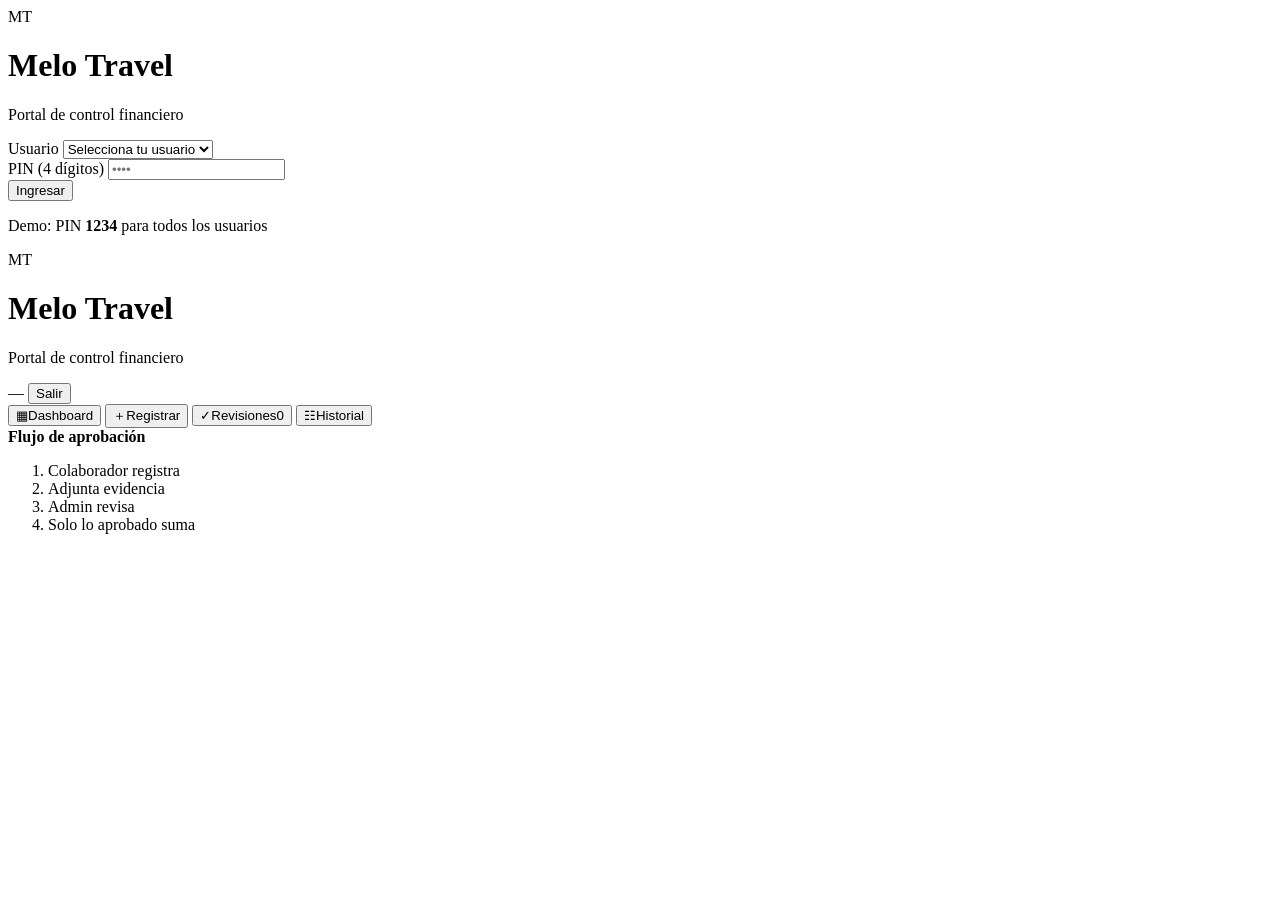
==== index.html @ 9f027572 "Primera version" ====
<!doctype html>
<html lang="es">
<head>
<meta charset="utf-8">
<meta name="viewport" content="width=device-width, initial-scale=1">
<title>Melo Travel | Control de movimientos</title>
<link rel="preconnect" href="https://fonts.googleapis.com">
<link rel="preconnect" href="https://fonts.gstatic.com" crossorigin>
<link href="https://fonts.googleapis.com/css2?family=Inter:wght@400;500;600;700;800;900&display=swap" rel="stylesheet">
<link rel="stylesheet" href="styles.css">
</head>
<body>

<!-- PANTALLA DE LOGIN -->
<div id="loginScreen" class="login-screen">
  <div class="login-card">
    <div class="login-brand">
      <div class="brand-mark-lg">MT</div>
      <h1>Melo Travel</h1>
      <p>Portal de control financiero</p>
    </div>
    <form id="loginForm">
      <div class="field">
        <label for="loginUser">Usuario</label>
        <select id="loginUser" required>
          <option value="">Selecciona tu usuario</option>
          <option value="carlos">Carlos</option>
          <option value="junior">Junior</option>
          <option value="jhonatan">Jhonatan</option>
          <option value="admin">Administración</option>
        </select>
      </div>
      <div class="field">
        <label for="loginPin">PIN (4 dígitos)</label>
        <input id="loginPin" type="password" inputmode="numeric" maxlength="4" placeholder="••••" required>
      </div>
      <button type="submit" class="btn btn-primary btn-block">Ingresar</button>
      <p class="login-hint">Demo: PIN <strong>1234</strong> para todos los usuarios</p>
    </form>
  </div>
</div>

<!-- APP PRINCIPAL -->
<div id="app" class="app hidden">
  <header class="topbar">
    <div class="brand">
      <div class="brand-mark">MT</div>
      <div>
        <h1>Melo Travel</h1>
        <p>Portal de control financiero</p>
      </div>
    </div>
    <div class="top-actions">
      <span class="user-chip" id="userChip">—</span>
      <button class="btn btn-ghost btn-sm" id="logoutBtn">Salir</button>
    </div>
  </header>

  <div class="layout">
    <aside class="sidebar">
      <button class="nav-button active" data-page="dashboard"><span class="ico">▦</span><span>Dashboard</span></button>
      <button class="nav-button" data-page="new"><span class="ico">＋</span><span>Registrar</span></button>
      <button class="nav-button" data-page="review"><span class="ico">✓</span><span>Revisiones</span><span id="pendingNavCount" class="pill pending" style="margin-left:auto">0</span></button>
      <button class="nav-button" data-page="history"><span class="ico">☷</span><span>Historial</span></button>
      <div class="sidebar-note">
        <strong>Flujo de aprobación</strong>
        <ol>
          <li>Colaborador registra</li>
          <li>Adjunta evidencia</li>
          <li>Admin revisa</li>
          <li>Solo lo aprobado suma</li>
        </ol>
      </div>
    </aside>
    <main id="main"></main>
  </div>
</div>

<!-- MODAL Y TOAST -->
<div id="modalRoot"></div>
<div id="toastRoot"></div>

<script src="app.js"></script>
</body>
</html>
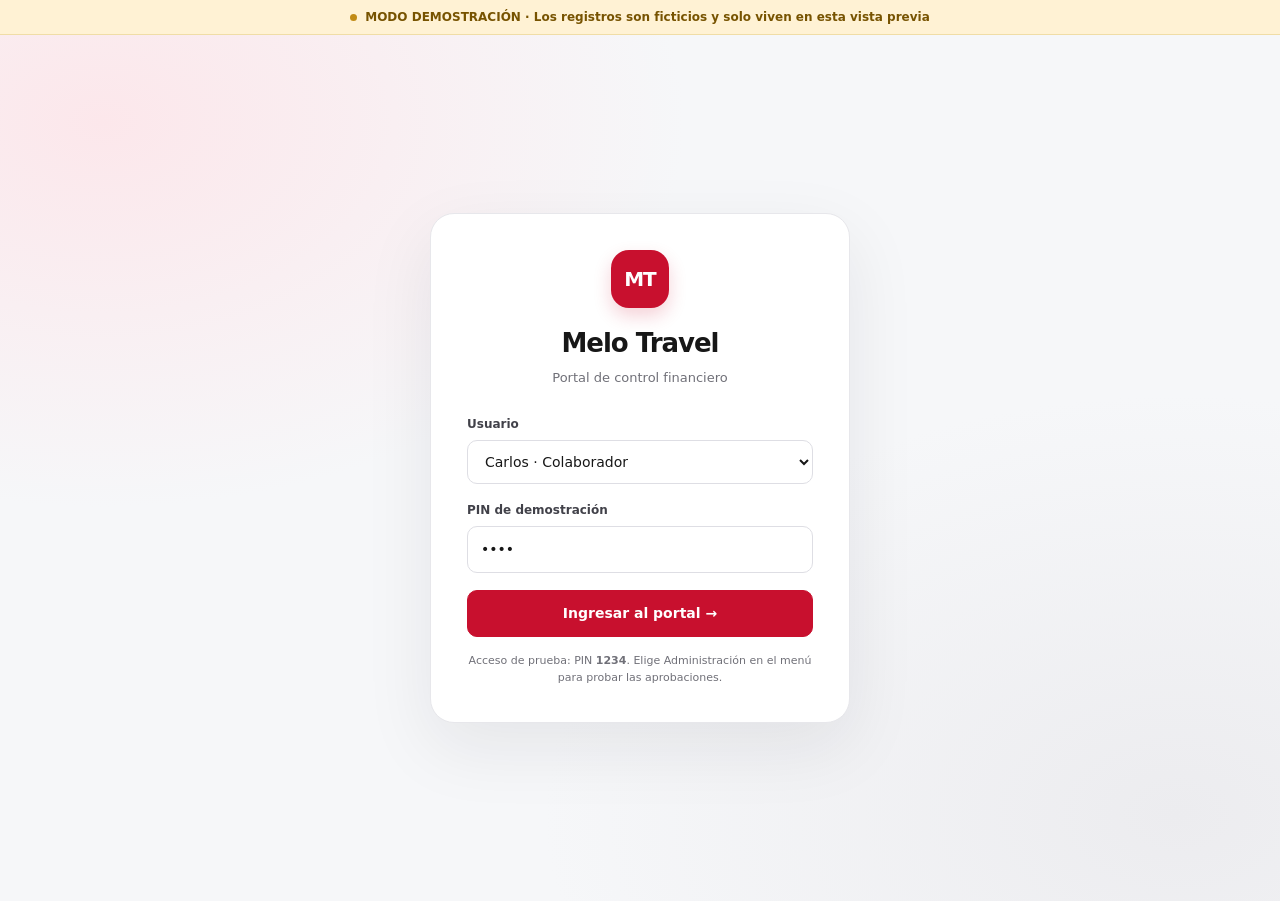
==== commit 6e9ab746: "mejora portal" ====
--- a/index.html
+++ b/index.html
@@ -1,85 +1,24 @@
 <!doctype html>
 <html lang="es">
 <head>
-<meta charset="utf-8">
-<meta name="viewport" content="width=device-width, initial-scale=1">
-<title>Melo Travel | Control de movimientos</title>
-<link rel="preconnect" href="https://fonts.googleapis.com">
-<link rel="preconnect" href="https://fonts.gstatic.com" crossorigin>
-<link href="https://fonts.googleapis.com/css2?family=Inter:wght@400;500;600;700;800;900&display=swap" rel="stylesheet">
-<link rel="stylesheet" href="styles.css">
-</head>
-<body>
-
-<!-- PANTALLA DE LOGIN -->
-<div id="loginScreen" class="login-screen">
-  <div class="login-card">
-    <div class="login-brand">
-      <div class="brand-mark-lg">MT</div>
-      <h1>Melo Travel</h1>
-      <p>Portal de control financiero</p>
-    </div>
-    <form id="loginForm">
-      <div class="field">
-        <label for="loginUser">Usuario</label>
-        <select id="loginUser" required>
-          <option value="">Selecciona tu usuario</option>
-          <option value="carlos">Carlos</option>
-          <option value="junior">Junior</option>
-          <option value="jhonatan">Jhonatan</option>
-          <option value="admin">Administración</option>
-        </select>
-      </div>
-      <div class="field">
-        <label for="loginPin">PIN (4 dígitos)</label>
-        <input id="loginPin" type="password" inputmode="numeric" maxlength="4" placeholder="••••" required>
-      </div>
-      <button type="submit" class="btn btn-primary btn-block">Ingresar</button>
-      <p class="login-hint">Demo: PIN <strong>1234</strong> para todos los usuarios</p>
-    </form>
-  </div>
-</div>
-
-<!-- APP PRINCIPAL -->
-<div id="app" class="app hidden">
-  <header class="topbar">
-    <div class="brand">
-      <div class="brand-mark">MT</div>
-      <div>
-        <h1>Melo Travel</h1>
-        <p>Portal de control financiero</p>
-      </div>
-    </div>
-    <div class="top-actions">
-      <span class="user-chip" id="userChip">—</span>
-      <button class="btn btn-ghost btn-sm" id="logoutBtn">Salir</button>
-    </div>
-  </header>
-
-  <div class="layout">
-    <aside class="sidebar">
-      <button class="nav-button active" data-page="dashboard"><span class="ico">▦</span><span>Dashboard</span></button>
-      <button class="nav-button" data-page="new"><span class="ico">＋</span><span>Registrar</span></button>
-      <button class="nav-button" data-page="review"><span class="ico">✓</span><span>Revisiones</span><span id="pendingNavCount" class="pill pending" style="margin-left:auto">0</span></button>
-      <button class="nav-button" data-page="history"><span class="ico">☷</span><span>Historial</span></button>
-      <div class="sidebar-note">
-        <strong>Flujo de aprobación</strong>
-        <ol>
-          <li>Colaborador registra</li>
-          <li>Adjunta evidencia</li>
-          <li>Admin revisa</li>
-          <li>Solo lo aprobado suma</li>
-        </ol>
-      </div>
-    </aside>
-    <main id="main"></main>
-  </div>
-</div>
-
-<!-- MODAL Y TOAST -->
-<div id="modalRoot"></div>
-<div id="toastRoot"></div>
-
-<script src="app.js"></script>
-</body>
-</html>+<meta charset="utf-8"><meta name="viewport" content="width=device-width,initial-scale=1">
+<title>Melo Travel | Panel financiero</title>
+<style>
+:root{--red:#c8102e;--red-dark:#a10d25;--ink:#171717;--muted:#707078;--line:#e7e7eb;--bg:#f6f7f9;--white:#fff;--green:#18794e;--green-bg:#e8f6ee;--amber:#956300;--amber-bg:#fff4d6;--danger:#a61b29;--danger-bg:#fdebed;--radius:16px;--shadow:0 8px 28px rgba(20,20,30,.045)}*{box-sizing:border-box}body{margin:0;background:var(--bg);color:var(--ink);font:14px/1.5 Inter,ui-sans-serif,system-ui,-apple-system,BlinkMacSystemFont,"Segoe UI",sans-serif}button,input,select,textarea{font:inherit}button{cursor:pointer}.hidden{display:none!important}.demo-banner{display:flex;align-items:center;justify-content:center;gap:8px;background:#fff2d4;color:#775300;padding:8px 14px;font-size:12px;font-weight:700;border-bottom:1px solid #f0dda6}.dot{width:7px;height:7px;border-radius:50%;background:#c18b15;display:inline-block}.login-screen{min-height:calc(100vh - 34px);display:grid;place-items:center;padding:28px;background:radial-gradient(ellipse at 8% 10%,#fce7eb 0,transparent 35%),radial-gradient(ellipse at 92% 90%,#ececef 0,transparent 38%),var(--bg)}.login-card{width:min(100%,420px);padding:36px;background:#fff;border:1px solid var(--line);border-radius:24px;box-shadow:0 24px 70px #1b1b2414}.logo{width:46px;height:46px;background:var(--red);color:white;border-radius:14px;display:grid;place-items:center;font-weight:900;letter-spacing:-1px;font-size:17px;box-shadow:0 8px 18px #c8102e30}.logo.large{width:58px;height:58px;border-radius:18px;font-size:20px;margin:0 auto 16px}.login-brand{text-align:center;margin-bottom:28px}.login-brand h1{font-size:26px;letter-spacing:-1px;margin:0}.login-brand p{margin:5px 0 0;color:var(--muted);font-size:13px}.field{display:flex;flex-direction:column;gap:7px;margin-bottom:17px}.field label{font-size:12px;font-weight:750;color:#414149}.field input,.field select,.field textarea,.filter-input{width:100%;padding:12px 13px;border:1px solid #dedee4;border-radius:10px;background:white;outline:none;color:var(--ink)}.field input:focus,.field select:focus,.field textarea:focus,.filter-input:focus{border-color:var(--red);box-shadow:0 0 0 3px #c8102e14}.btn{display:inline-flex;align-items:center;justify-content:center;gap:8px;padding:10px 14px;border:1px solid var(--line);border-radius:10px;background:#fff;color:var(--ink);font-weight:750;transition:.15s}.btn:hover{transform:translateY(-1px);box-shadow:0 4px 12px #1111110c}.btn-primary{background:var(--red);border-color:var(--red);color:white}.btn-primary:hover{background:var(--red-dark)}.btn-block{width:100%;padding:12px}.btn-sm{padding:7px 10px;font-size:12px}.btn-ghost{background:transparent;color:white;border-color:#ffffff30}.btn-approve{background:var(--green-bg);color:var(--green);border-color:#bde4cd}.btn-reject{background:var(--danger-bg);color:var(--danger);border-color:#f2c5cb}.login-hint{font-size:11px;color:var(--muted);text-align:center;margin:16px 0 0}.app{min-height:calc(100vh - 34px)}.topbar{height:76px;background:#171717;color:white;display:flex;align-items:center;justify-content:space-between;padding:0 clamp(18px,4vw,44px);gap:16px}.brand{display:flex;align-items:center;gap:12px}.brand h1{font-size:18px;letter-spacing:-.4px;margin:0}.brand p{font-size:10px;color:#b7b7bc;letter-spacing:.13em;text-transform:uppercase;margin:2px 0 0}.top-actions{display:flex;align-items:center;gap:12px}.user-chip{font-size:12px;color:#f5f5f5;background:#ffffff14;border:1px solid #ffffff1c;border-radius:999px;padding:7px 11px}.layout{display:grid;grid-template-columns:240px minmax(0,1fr);max-width:1600px;margin:auto;min-height:calc(100vh - 110px)}.sidebar{padding:22px 14px;background:white;border-right:1px solid var(--line);display:flex;flex-direction:column;gap:5px}.nav-label{padding:5px 12px 10px;color:#a0a0a8;font-size:10px;font-weight:800;letter-spacing:.13em;text-transform:uppercase}.nav-button{display:flex;align-items:center;gap:11px;width:100%;padding:12px;border-radius:10px;text-align:left;color:#575760;font-weight:650;background:transparent;border:0}.nav-button .ico{width:21px;text-align:center;font-size:17px}.nav-button:hover{background:#f7f7f9}.nav-button.active{background:#fff0f2;color:var(--red);font-weight:800}.nav-count{margin-left:auto;font-size:11px;border-radius:999px;background:#fbe0e4;color:var(--red);padding:2px 7px}.sidebar-note{margin-top:auto;border:1px solid var(--line);border-radius:13px;padding:14px;background:#fafafa;color:var(--muted);font-size:11px}.sidebar-note strong{display:block;color:#222;margin-bottom:5px}.sidebar-note ol{margin:0;padding-left:17px;line-height:1.9}main{padding:clamp(20px,3vw,38px);min-width:0}.page-head{display:flex;align-items:flex-start;justify-content:space-between;gap:18px;margin-bottom:22px}.eyebrow{font-size:10px;font-weight:850;letter-spacing:.14em;text-transform:uppercase;color:var(--red)}h2{font-size:28px;letter-spacing:-.9px;line-height:1.15;margin:5px 0 6px}.page-head p{margin:0;color:var(--muted);font-size:13px}.cards{display:grid;grid-template-columns:repeat(4,minmax(0,1fr));gap:14px;margin-bottom:18px}.metric,.panel{background:white;border:1px solid var(--line);border-radius:var(--radius);box-shadow:var(--shadow);min-width:0}.metric{padding:18px}.metric-top{display:flex;justify-content:space-between;align-items:center;gap:8px;color:var(--muted);font-weight:700;font-size:12px}.metric-icon{width:34px;height:34px;display:grid;place-items:center;background:#f6f6f7;border-radius:10px;color:var(--red);font-size:17px}.metric-value{font-size:clamp(19px,2vw,27px);font-weight:850;letter-spacing:-.8px;margin:15px 0 4px;overflow-wrap:anywhere}.metric-foot{font-size:11px;color:var(--muted)}.panel{padding:20px;margin-bottom:18px}.panel-head{display:flex;justify-content:space-between;align-items:center;gap:12px;margin-bottom:17px;flex-wrap:wrap}.panel-head h3{font-size:15px;margin:0;letter-spacing:-.25px}.panel-head p{font-size:12px;color:var(--muted);margin:3px 0 0}.notice{display:flex;align-items:center;gap:11px;padding:13px 15px;background:var(--amber-bg);border:1px solid #f1dfa8;border-radius:12px;color:var(--amber);font-size:12px;margin-bottom:18px}.notice strong{display:block;color:#765100}.notice .btn{margin-left:auto;white-space:nowrap}.grid-two{display:grid;grid-template-columns:minmax(0,1.2fr) minmax(280px,.8fr);gap:18px;margin-bottom:18px}.bar-row{display:grid;grid-template-columns:100px minmax(20px,1fr) 100px;align-items:center;gap:10px;margin:15px 0;font-size:12px}.bar-label{color:var(--muted);font-weight:700}.bar-track{height:8px;border-radius:99px;background:#f0f0f2;overflow:hidden}.bar-fill{height:100%;border-radius:99px}.income{background:#188653}.expense{background:var(--red)}.bar-value{text-align:right;font-weight:800;font-variant-numeric:tabular-nums}.status-row{display:flex;align-items:center;justify-content:space-between;padding:15px 0;border-bottom:1px solid var(--line)}.status-row:last-child{border:0}.status-label{display:flex;align-items:center;gap:9px;font-weight:700;font-size:13px}.status-dot{width:8px;height:8px;border-radius:50%}.status-row strong{font-size:21px}.table-wrap{overflow:auto}table{width:100%;border-collapse:collapse;min-width:660px;font-size:12px}th{text-align:left;padding:10px 12px;color:#85858e;font-size:10px;text-transform:uppercase;letter-spacing:.08em;border-bottom:1px solid var(--line);white-space:nowrap}td{padding:13px 12px;border-bottom:1px solid #efeff2;vertical-align:middle}tbody tr{cursor:pointer}tbody tr:hover{background:#fafafd}tbody tr:last-child td{border-bottom:0}.money{font-weight:800;white-space:nowrap;font-variant-numeric:tabular-nums}.subtext{font-size:10px;color:var(--muted);margin-top:3px}.pill{display:inline-flex;align-items:center;gap:6px;padding:5px 9px;border-radius:999px;font-size:10px;font-weight:800;white-space:nowrap}.pill:before{content:'';width:6px;height:6px;border-radius:50%;background:currentColor}.pill.approved{background:var(--green-bg);color:var(--green)}.pill.pending{background:var(--amber-bg);color:var(--amber)}.pill.rejected{background:var(--danger-bg);color:var(--danger)}.form-grid{display:grid;grid-template-columns:repeat(2,minmax(0,1fr));gap:0 16px}.field.full{grid-column:1/-1}.field textarea{min-height:88px;resize:vertical}.upload-box{padding:17px;border:1px dashed #c9c9d0;border-radius:12px;background:#fafafa}.preview-list,.evidence-grid{display:flex;gap:9px;flex-wrap:wrap;margin-top:10px}.preview-list img,.evidence-grid img{width:86px;height:70px;object-fit:cover;border-radius:8px;border:1px solid var(--line)}.form-actions{display:flex;justify-content:flex-end;gap:9px;padding-top:18px;border-top:1px solid var(--line);margin-top:6px}.review-layout{display:grid;grid-template-columns:minmax(0,1fr) minmax(300px,.9fr);gap:18px}.review-card{display:block;width:100%;text-align:left;border:1px solid var(--line);background:white;border-radius:13px;padding:15px;margin-bottom:10px}.review-card.selected,.review-card:hover{border-color:#e2a0ac;box-shadow:0 0 0 3px #c8102e0b}.review-title{display:flex;justify-content:space-between;gap:12px}.review-title h4{margin:0 0 3px;font-size:13px}.review-title p{margin:0;color:var(--muted);font-size:11px}.review-amount{font-weight:850;font-size:15px;white-space:nowrap}.review-meta{display:flex;flex-wrap:wrap;gap:6px;margin:12px 0}.meta-chip{font-size:10px;font-weight:700;color:#65656f;background:#f4f4f6;border-radius:7px;padding:5px 8px}.detail-block{margin-top:17px}.detail-block h4{font-size:10px;letter-spacing:.1em;color:var(--muted);text-transform:uppercase;margin:0 0 7px}.detail-block p{font-size:12px;line-height:1.8;margin:0}.approval-actions{display:flex;gap:8px;margin-top:18px}.filter-row{display:flex;flex-wrap:wrap;gap:9px;margin-bottom:16px}.filter-row .filter-input{flex:1;min-width:180px;width:auto}.empty{text-align:center;padding:36px 14px;color:var(--muted)}.empty strong{display:block;color:#282830}.modal-backdrop{position:fixed;inset:0;z-index:50;background:#10101480;display:grid;place-items:center;padding:18px}.modal{width:min(100%,650px);max-height:90vh;overflow:auto;background:white;border-radius:18px;box-shadow:0 24px 90px #0003}.modal-head,.modal-foot{padding:17px 21px;border-bottom:1px solid var(--line);display:flex;justify-content:space-between;align-items:center;gap:10px}.modal-head h3{margin:0}.modal-body{padding:21px}.modal-foot{border-top:1px solid var(--line);border-bottom:0;justify-content:flex-end;background:#fafafa}.modal-close{border:0;background:transparent;font-size:22px}.toast{position:fixed;z-index:100;bottom:22px;right:22px;padding:13px 17px;background:#171717;color:white;border-radius:11px;box-shadow:0 12px 30px #0002;border-left:4px solid var(--red);font-size:12px}.toast.success{border-color:#20a366}.toast.error{border-color:#ef4444}.footnote{font-size:10px;color:var(--muted);margin-top:14px}@media(max-width:1100px){.cards{grid-template-columns:repeat(2,minmax(0,1fr))}.grid-two,.review-layout{grid-template-columns:1fr}}@media(max-width:720px){.topbar{height:auto;min-height:74px;padding:14px 17px;flex-wrap:wrap}.top-actions{margin-left:auto}.layout{grid-template-columns:1fr}.sidebar{flex-direction:row;overflow:auto;padding:8px;gap:4px;border-right:0;border-bottom:1px solid var(--line)}.nav-label,.sidebar-note{display:none}.nav-button{width:auto;white-space:nowrap;padding:9px 11px;font-size:12px}.nav-button .ico{display:none}main{padding:20px 13px 30px}.page-head{flex-direction:column}h2{font-size:25px}.cards{gap:9px}.metric{padding:13px}.metric-value{font-size:19px}.metric-top{font-size:11px}.metric-foot{font-size:10px}.panel{padding:15px}.form-grid{grid-template-columns:1fr}.field.full{grid-column:auto}.bar-row{grid-template-columns:75px minmax(20px,1fr) 85px;gap:7px}.notice{align-items:flex-start;flex-wrap:wrap}.notice .btn{margin-left:0}.user-chip{font-size:10px}.login-card{padding:28px 22px}}
+</style>
+</head><body>
+<div class="demo-banner"><span class="dot"></span> MODO DEMOSTRACIÓN · Los registros son ficticios y solo viven en esta vista previa</div>
+<section id="loginScreen" class="login-screen"><div class="login-card"><div class="login-brand"><div class="logo large">MT</div><h1>Melo Travel</h1><p>Portal de control financiero</p></div><form id="loginForm"><div class="field"><label for="loginUser">Usuario</label><select id="loginUser" required><option value="carlos" selected>Carlos · Colaborador</option><option value="junior">Junior · Colaborador</option><option value="jhonatan">Jhonatan · Colaborador</option><option value="admin">Administración · Aprobador</option></select></div><div class="field"><label for="loginPin">PIN de demostración</label><input id="loginPin" type="password" inputmode="numeric" maxlength="4" placeholder="1234" value="1234" required></div><button class="btn btn-primary btn-block" type="submit">Ingresar al portal →</button><p class="login-hint">Acceso de prueba: PIN <b>1234</b>. Elige Administración en el menú para probar las aprobaciones.</p></form></div></section>
+<div id="app" class="app hidden"><header class="topbar"><div class="brand"><div class="logo">MT</div><div><h1>Melo Travel</h1><p>Control financiero de operaciones</p></div></div><div class="top-actions"><span class="user-chip" id="userChip">—</span><button class="btn btn-ghost btn-sm" id="logoutBtn">Salir ↗</button></div></header><div class="layout"><aside class="sidebar"><div class="nav-label">Espacio de trabajo</div><button class="nav-button active" data-page="dashboard"><span class="ico">▦</span>Resumen general</button><button class="nav-button" data-page="new"><span class="ico">＋</span>Registrar movimiento</button><button class="nav-button" data-page="review"><span class="ico">✓</span>Revisiones <span id="pendingNavCount" class="nav-count">0</span></button><button class="nav-button" data-page="history"><span class="ico">☷</span>Historial</button><div class="sidebar-note"><strong>Flujo de aprobación</strong><ol><li>Colaborador registra</li><li>Adjunta evidencia</li><li>Administración revisa</li><li>Solo lo aprobado suma</li></ol></div></aside><main id="main"></main></div></div><div id="modalRoot"></div><div id="toastRoot"></div>
+<script>
+(()=>{'use strict';const $=(s,r=document)=>r.querySelector(s),$$=(s,r=document)=>[...r.querySelectorAll(s)];const money=n=>new Intl.NumberFormat('es-PE',{style:'currency',currency:'PEN'}).format(Number(n)||0);const dateFmt=s=>{if(!s)return'—';return new Date(s+'T12:00:00').toLocaleDateString('es-PE',{day:'2-digit',month:'short',year:'numeric'})};const today=()=>new Date().toISOString().slice(0,10);const esc=s=>String(s??'').replace(/[&<>"']/g,c=>({'&':'&amp;','<':'&lt;','>':'&gt;','"':'&quot;',"'":'&#39;'}[c]));const CATEGORIES={expense:['Combustible','Mantenimiento','Repuestos','Neumáticos','Peajes','Lavado','Seguro / SOAT','Revisión técnica','Compras','Personal','Otro'],income:['Servicio de transporte','Fletes / carga','Alquiler de unidad','Otro']};const VEHICLES=['Vanche','Camión JAC','Sunray','General / oficina'];const USERS=[{id:'carlos',name:'Carlos',role:'employee'},{id:'junior',name:'Junior',role:'employee'},{id:'jhonatan',name:'Jhonatan',role:'employee'},{id:'admin',name:'Administración',role:'approver'}];const DEMO_PIN='1234';let currentUser=null,page='dashboard',selectedReview=null,historyFilter='Todos',searchText='',draftEvidence=[],toastTimer;let records=[{id:1001,date:'2026-10-17',type:'Egreso',category:'Combustible',vehicle:'Camión JAC',amount:183.1,description:'Abastecimiento para servicio a Lima',vendor:'Grifo Lima Norte',payment:'Efectivo',submitter:'Carlos',status:'approved',notes:'Combustible para recorrido programado.',evidence:[]},{id:1002,date:'2026-10-18',type:'Ingreso',category:'Servicio de transporte',vehicle:'Vanche',amount:800,description:'Servicio de transporte a Chala',vendor:'Cliente de servicio',payment:'Transferencia',submitter:'Junior',status:'approved',notes:'Servicio completado.',evidence:[]},{id:1003,date:'2026-10-19',type:'Egreso',category:'Repuestos',vehicle:'Vanche',amount:250,description:'Compra de repuestos menores',vendor:'Repuestos Central',payment:'Yape / Plin',submitter:'Carlos',status:'pending',notes:'Repuestos para revisión del sistema de frenos.',evidence:[]},{id:1004,date:'2026-10-19',type:'Egreso',category:'Mantenimiento',vehicle:'Camión JAC',amount:320,description:'Cambio de aceite y filtro',vendor:'Taller JAC',payment:'Efectivo',submitter:'Jhonatan',status:'pending',notes:'Mantenimiento periódico. Confirmar kilometraje.',evidence:[]},{id:1005,date:'2026-10-16',type:'Egreso',category:'Peajes',vehicle:'Sunray',amount:45,description:'Peajes de recorrido',vendor:'Peajes ruta sur',payment:'Efectivo',submitter:'Junior',status:'rejected',notes:'Falta evidencia legible del pago.',evidence:[],rejectionReason:'La foto adjunta está borrosa, no se lee el monto.'}];function toast(msg,type=''){const root=$('#toastRoot');root.innerHTML='';const e=document.createElement('div');e.className='toast '+type;e.textContent=msg;root.append(e);clearTimeout(toastTimer);toastTimer=setTimeout(()=>e.remove(),3200)}function pill(s){const m={approved:['approved','Aprobado'],pending:['pending','Pendiente'],rejected:['rejected','Rechazado']};const [c,l]=m[s]||m.pending;return `<span class="pill ${c}">${l}</span>`}function head(k,t,d,a=''){return `<div class="page-head"><div><div class="eyebrow">${k}</div><h2>${t}</h2><p>${d}</p></div>${a}</div>`}function setPage(p){page=p;$$('.nav-button').forEach(b=>b.classList.toggle('active',b.dataset.page===page));render()}function render(){if(!currentUser){$('#loginScreen').classList.remove('hidden');$('#app').classList.add('hidden');return}$('#loginScreen').classList.add('hidden');$('#app').classList.remove('hidden');$('#userChip').textContent=currentUser.name+' · '+(currentUser.role==='approver'?'Administración':'Colaborador');$('#pendingNavCount').textContent=records.filter(r=>r.status==='pending').length;const main=$('#main');main.innerHTML=page==='dashboard'?dashboard():page==='new'?newForm():page==='review'?review():history();bindPage()}
+function dashboard(){const approved=records.filter(r=>r.status==='approved'),income=approved.filter(r=>r.type==='Ingreso').reduce((a,r)=>a+r.amount,0),expense=approved.filter(r=>r.type==='Egreso').reduce((a,r)=>a+r.amount,0),pending=records.filter(r=>r.status==='pending').length,fleet=VEHICLES.map(name=>({name,income:approved.filter(r=>r.vehicle===name&&r.type==='Ingreso').reduce((a,r)=>a+r.amount,0),expense:approved.filter(r=>r.vehicle===name&&r.type==='Egreso').reduce((a,r)=>a+r.amount,0)})).filter(v=>v.income||v.expense),max=Math.max(1,...fleet.map(v=>Math.max(v.income,v.expense))),recent=[...approved].sort((a,b)=>b.date.localeCompare(a.date)).slice(0,5);return `${head('Vista general','Dashboard financiero','Indicadores calculados únicamente con movimientos aprobados.',`<button class="btn btn-primary" data-go="new">＋ Registrar movimiento</button>`)}<div class="notice"><span>ⓘ</span><div><strong>Vista de demostración</strong>Los datos mostrados son ficticios. Hay ${pending} movimiento(s) pendiente(s) de revisión.</div><button class="btn btn-sm" data-go="review">Ver pendientes →</button></div><section class="cards"><div class="metric"><div class="metric-top">Ingresos aprobados <span class="metric-icon">↙</span></div><div class="metric-value">${money(income)}</div><div class="metric-foot">Entradas confirmadas</div></div><div class="metric"><div class="metric-top">Gastos aprobados <span class="metric-icon">↗</span></div><div class="metric-value">${money(expense)}</div><div class="metric-foot">Salidas confirmadas</div></div><div class="metric"><div class="metric-top">Resultado neto <span class="metric-icon">◈</span></div><div class="metric-value" style="color:${income-expense<0?'var(--danger)':'var(--green)'}">${money(income-expense)}</div><div class="metric-foot">Ingresos menos gastos</div></div><div class="metric"><div class="metric-top">Por revisar <span class="metric-icon">◷</span></div><div class="metric-value">${pending}</div><div class="metric-foot">Esperando aprobación</div></div></section><section class="grid-two"><div class="panel"><div class="panel-head"><div><h3>Resultado por vehículo</h3><p>Ingresos y egresos aprobados</p></div></div>${fleet.length?fleet.map(v=>`<div style="margin:16px 0 20px"><div style="display:flex;justify-content:space-between;gap:8px;font-weight:800;font-size:12px"><span>${v.name}</span><span>${money(v.income-v.expense)}</span></div><div class="bar-row"><span class="bar-label">Ingresos</span><div class="bar-track"><div class="bar-fill income" style="width:${v.income/max*100}%"></div></div><span class="bar-value">${money(v.income)}</span></div><div class="bar-row"><span class="bar-label">Gastos</span><div class="bar-track"><div class="bar-fill expense" style="width:${v.expense/max*100}%"></div></div><span class="bar-value">${money(v.expense)}</span></div></div>`).join(''):'<div class="empty">Aún no hay movimientos aprobados por vehículo.</div>'}</div><div class="panel"><div class="panel-head"><div><h3>Estado de movimientos</h3><p>Situación de todos los registros</p></div></div>${[['Aprobados',records.filter(r=>r.status==='approved').length,'var(--green)'],['Pendientes',pending,'#c18b15'],['Rechazados',records.filter(r=>r.status==='rejected').length,'var(--red)']].map(([l,n,c])=>`<div class="status-row"><span class="status-label"><span class="status-dot" style="background:${c}"></span>${l}</span><strong>${n}</strong></div>`).join('')}</div></section><section class="panel"><div class="panel-head"><div><h3>Movimientos recientes</h3><p>Últimas operaciones aprobadas</p></div><button class="btn btn-sm" data-go="history">Ver historial →</button></div>${recent.length?tableRows(recent,true):'<div class="empty">No hay movimientos aprobados.</div>'}</section>`}
+function tableRows(rows,short=false){return `<div class="table-wrap"><table><thead><tr>${short?'<th>Fecha</th><th>Movimiento</th><th>Vehículo</th><th>Responsable</th>':'<th>ID / Fecha</th><th>Detalle</th><th>Vehículo</th>'}<th>Estado</th><th style="text-align:right">Importe</th></tr></thead><tbody>${rows.map(r=>`<tr data-detail="${r.id}">${short?`<td>${dateFmt(r.date)}</td><td><b>${esc(r.description)}</b><div class="subtext">${esc(r.category)}</div></td><td>${esc(r.vehicle)}</td><td>${esc(r.submitter)}</td>`:`<td><b>#${r.id}</b><div class="subtext">${dateFmt(r.date)}</div></td><td><b>${esc(r.description)}</b><div class="subtext">${esc(r.category)} · ${esc(r.submitter)}</div></td><td>${esc(r.vehicle)}</td>`}<td>${pill(r.status)}</td><td class="money" style="text-align:right;color:${r.type==='Ingreso'?'var(--green)':'var(--ink)'}">${r.type==='Ingreso'?'+':'−'}${money(r.amount)}</td></tr>`).join('')}</tbody></table></div>`}
+function newForm(){return `${head('Registro de operaciones','Registrar movimiento','Ingresa los datos y adjunta evidencia. El registro quedará pendiente de aprobación.')}<form id="movementForm" class="panel"><div class="panel-head"><div><h3>Datos del movimiento</h3><p>Los campos con * son obligatorios</p></div><span class="pill pending">Pendiente de revisión</span></div><div class="form-grid"><div class="field"><label>Tipo de movimiento *</label><select id="fType"><option value="Egreso">Egreso / gasto</option><option value="Ingreso">Ingreso</option></select></div><div class="field"><label>Fecha *</label><input id="fDate" type="date" value="${today()}" required></div><div class="field"><label>Importe (S/) *</label><input id="fAmount" type="number" min="0.01" step="0.01" placeholder="0.00" required></div><div class="field"><label>Categoría *</label><select id="fCategory" required></select></div><div class="field" id="customCatWrap" style="display:none"><label>Especifique categoría *</label><input id="fCustomCategory" placeholder="Ej. Trámites, pintura"></div><div class="field"><label>Vehículo *</label><select id="fVehicle">${VEHICLES.map(v=>`<option>${v}</option>`).join('')}</select></div><div class="field"><label>Proveedor / cliente</label><input id="fVendor" placeholder="Nombre (opcional)"></div><div class="field"><label>Medio de pago</label><select id="fPayment"><option>Efectivo</option><option>Yape / Plin</option><option>Transferencia</option><option>Tarjeta</option><option>Otro</option></select></div><div class="field full"><label>Descripción *</label><input id="fDescription" placeholder="Ej. Compra de repuestos" required></div><div class="field full"><label>Notas adicionales</label><textarea id="fNotes" placeholder="Información útil para la revisión..."></textarea></div><div class="field full"><label>Evidencias (hasta 3 fotos)</label><div class="upload-box"><input id="fEvidence" type="file" accept="image/*" multiple><div id="previewList" class="preview-list"></div></div></div></div><div class="form-actions"><button type="button" class="btn" data-go="dashboard">Cancelar</button><button type="submit" class="btn btn-primary">Enviar a revisión →</button></div><p class="footnote">Demo: los registros nuevos no se guardan en un servidor y se perderán al recargar esta vista previa.</p></form>`}
+function review(){const queue=records.filter(r=>r.status==='pending'),current=queue.find(r=>r.id===selectedReview)||queue[0];selectedReview=current?current.id:null;return `${head('Control interno','Revisiones','Verifica los datos y comprobantes antes de tomar una decisión.',`<span class="pill pending">${queue.length} pendientes</span>`)}${currentUser.role!=='approver'?'<div class="notice"><span>🔒</span><div><strong>Acceso de colaborador</strong>En esta demo, solo Administración puede aprobar o rechazar movimientos.</div></div>':''}<div class="review-layout"><section>${queue.length?queue.map(r=>`<button class="review-card ${current&&current.id===r.id?'selected':''}" data-review-id="${r.id}"><div class="review-title"><div><h4>${esc(r.description)}</h4><p>${esc(r.submitter)} · ${dateFmt(r.date)}</p></div><div class="review-amount">${money(r.amount)}</div></div><div class="review-meta"><span class="meta-chip">${r.type}</span><span class="meta-chip">${esc(r.vehicle)}</span><span class="meta-chip">${esc(r.category)}</span></div>${pill(r.status)}</button>`).join(''):'<div class="panel empty"><div style="font-size:28px">✓</div><strong>Todo al día</strong><p>No hay movimientos pendientes.</p></div>'}</section><section class="panel">${current?`<div class="panel-head"><div><h3>Detalle #${current.id}</h3><p>Revisión de movimiento</p></div>${pill(current.status)}</div><div class="eyebrow">${current.type}</div><div style="font-size:28px;font-weight:850;letter-spacing:-1px;margin:3px 0 14px">${money(current.amount)}</div><div class="detail-block"><h4>Descripción</h4><p>${esc(current.description)}</p></div><div class="detail-block"><h4>Información del registro</h4><p><b>Fecha:</b> ${dateFmt(current.date)}<br><b>Vehículo:</b> ${esc(current.vehicle)}<br><b>Registrado por:</b> ${esc(current.submitter)}<br><b>Proveedor:</b> ${esc(current.vendor||'—')}<br><b>Medio de pago:</b> ${esc(current.payment||'—')}<br><b>Notas:</b> ${esc(current.notes||'—')}</p></div><div class="detail-block"><h4>Evidencias</h4>${current.evidence?.length?`<div class="evidence-grid">${current.evidence.map(src=>`<img src="${src}" alt="Comprobante">`).join('')}</div>`:'<div class="upload-box" style="text-align:center;color:var(--muted)">Sin fotos adjuntas</div>'}</div>${current.status==='pending'&&currentUser.role==='approver'?`<div class="approval-actions"><button class="btn btn-approve" data-approve="${current.id}">✓ Aprobar</button><button class="btn btn-reject" data-reject="${current.id}">× Rechazar</button></div>`:''}`:'<div class="empty">Selecciona un movimiento para revisar.</div>'}</section></div>`}
+function history(){let rows=[...records];if(historyFilter!=='Todos')rows=rows.filter(r=>r.status===({Aprobado:'approved',Pendiente:'pending',Rechazado:'rejected'}[historyFilter]));if(searchText)rows=rows.filter(r=>[r.description,r.vehicle,r.submitter,r.vendor,r.category].join(' ').toLowerCase().includes(searchText.toLowerCase()));rows.sort((a,b)=>b.date.localeCompare(a.date));return `${head('Trazabilidad','Historial de movimientos','Consulta y audita ingresos, egresos y estados de aprobación.')}<section class="panel"><div class="filter-row"><input class="filter-input" id="historySearch" placeholder="Buscar por descripción, vehículo o responsable…" value="${esc(searchText)}"><select id="historyFilter" class="filter-input" style="max-width:170px"><option ${historyFilter==='Todos'?'selected':''}>Todos</option><option ${historyFilter==='Aprobado'?'selected':''}>Aprobado</option><option ${historyFilter==='Pendiente'?'selected':''}>Pendiente</option><option ${historyFilter==='Rechazado'?'selected':''}>Rechazado</option></select><button class="btn btn-sm" id="clearFilters">Limpiar filtros</button></div>${rows.length?tableRows(rows):'<div class="empty">No se encontraron movimientos.</div>'}<p class="footnote">Los movimientos listados son datos de demostración, no registros contables reales.</p></section>`}
+function openModal(html){$('#modalRoot').innerHTML=`<div class="modal-backdrop" id="modalBackdrop"><div class="modal"><div class="modal-head"><h3>Detalle del movimiento</h3><button class="modal-close" aria-label="Cerrar">×</button></div><div class="modal-body">${html}</div></div></div>`;$('#modalBackdrop').addEventListener('click',e=>{if(e.target.id==='modalBackdrop')$('#modalRoot').innerHTML=''});$('.modal-close').addEventListener('click',()=>$('#modalRoot').innerHTML='')}function detail(id){const r=records.find(x=>x.id===id);if(!r)return;openModal(`<div class="review-title"><div><div class="eyebrow">${r.type} · #${r.id}</div><div style="font-size:27px;font-weight:850;margin:4px 0">${money(r.amount)}</div></div>${pill(r.status)}</div><div class="detail-block"><h4>Descripción</h4><p>${esc(r.description)}</p></div><div class="detail-block"><h4>Información</h4><p><b>Fecha:</b> ${dateFmt(r.date)}<br><b>Vehículo:</b> ${esc(r.vehicle)}<br><b>Categoría:</b> ${esc(r.category)}<br><b>Registrado por:</b> ${esc(r.submitter)}<br><b>Proveedor:</b> ${esc(r.vendor||'—')}<br><b>Medio de pago:</b> ${esc(r.payment||'—')}</p></div><div class="detail-block"><h4>Notas</h4><p>${esc(r.notes||'Sin notas adicionales')}</p></div>${r.rejectionReason?`<div class="notice" style="margin-top:16px"><div><strong>Motivo del rechazo</strong>${esc(r.rejectionReason)}</div></div>`:''}<div class="detail-block"><h4>Evidencias</h4>${r.evidence?.length?r.evidence.map(src=>`<img src="${src}" style="width:100px;border-radius:8px;margin-right:8px">`).join(''):'<p>Sin fotos adjuntas.</p>'}</div>`)}function decide(id,status,reason=''){if(currentUser.role!=='approver')return toast('No tienes permisos para aprobar.','error');const r=records.find(x=>x.id===id);if(!r||r.status!=='pending')return;r.status=status;r.rejectionReason=reason;r.reviewer=currentUser.name;selectedReview=null;toast(status==='approved'?'Movimiento aprobado.':'Movimiento rechazado.',status==='approved'?'success':'');render()}
+function bindPage(){$$('[data-go]').forEach(b=>b.addEventListener('click',()=>setPage(b.dataset.go)));$$('[data-detail]').forEach(tr=>tr.addEventListener('click',()=>detail(Number(tr.dataset.detail))));$$('[data-review-id]').forEach(b=>b.addEventListener('click',()=>{selectedReview=Number(b.dataset.reviewId);render()}));$$('[data-approve]').forEach(b=>b.addEventListener('click',()=>decide(Number(b.dataset.approve),'approved')));$$('[data-reject]').forEach(b=>b.addEventListener('click',()=>{const id=Number(b.dataset.reject);openModal(`<div class="field"><label>Motivo del rechazo (obligatorio)</label><textarea id="rejectReason" placeholder="Indica qué debe corregirse…"></textarea></div><div style="display:flex;justify-content:flex-end;gap:8px"><button class="btn" id="cancelReject">Cancelar</button><button class="btn btn-reject" id="confirmReject">Confirmar rechazo</button></div>`);$('#cancelReject').onclick=()=>$('#modalRoot').innerHTML='';$('#confirmReject').onclick=()=>{const reason=$('#rejectReason').value.trim();if(!reason)return toast('El motivo es obligatorio.','error');$('#modalRoot').innerHTML='';decide(id,'rejected',reason)}}));const form=$('#movementForm');if(form){const type=$('#fType'),cat=$('#fCategory'),custom=$('#customCatWrap'),customInput=$('#fCustomCategory'),ev=$('#fEvidence');const updateCats=()=>{cat.innerHTML=CATEGORIES[type.value==='Ingreso'?'income':'expense'].map(c=>`<option>${c}</option>`).join('');custom.style.display=cat.value==='Otro'?'flex':'none'};type.addEventListener('change',updateCats);cat.addEventListener('change',()=>custom.style.display=cat.value==='Otro'?'flex':'none');updateCats();ev.addEventListener('change',()=>{const files=[...ev.files];if(files.length>3){toast('Máximo 3 fotos permitidas.','error');ev.value='';return}draftEvidence=[];Promise.all(files.map(f=>new Promise(resolve=>{const rd=new FileReader();rd.onload=()=>resolve(rd.result);rd.readAsDataURL(f)}))).then(urls=>{draftEvidence=urls;$('#previewList').innerHTML=urls.map(src=>`<img src="${src}" alt="Vista previa">`).join('')})});form.addEventListener('submit',e=>{e.preventDefault();const amount=Number($('#fAmount').value),other=cat.value==='Otro',finalCat=other?customInput.value.trim():cat.value;if(amount<=0)return toast('Importe inválido.','error');if(other&&!finalCat)return toast('Especifique la categoría.','error');records.push({id:Math.max(1000,...records.map(r=>r.id))+1,date:$('#fDate').value,type:type.value,category:other?finalCat:cat.value,vehicle:$('#fVehicle').value,amount,description:$('#fDescription').value.trim(),vendor:$('#fVendor').value.trim(),payment:$('#fPayment').value,submitter:currentUser.name,status:'pending',notes:$('#fNotes').value.trim(),evidence:draftEvidence,rejectionReason:''});draftEvidence=[];toast('Movimiento agregado a la demo y enviado a revisión.','success');setPage('review')})}const hs=$('#historySearch');if(hs)hs.addEventListener('input',e=>{searchText=e.target.value;const pos=e.target.selectionStart;render();const next=$('#historySearch');next.focus();next.setSelectionRange(pos,pos)});const hf=$('#historyFilter');if(hf)hf.addEventListener('change',e=>{historyFilter=e.target.value;render()});const clear=$('#clearFilters');if(clear)clear.addEventListener('click',()=>{searchText='';historyFilter='Todos';render()})}
+$('#loginForm').addEventListener('submit',e=>{e.preventDefault();const u=USERS.find(x=>x.id===$('#loginUser').value);if(!u||$('#loginPin').value!==DEMO_PIN)return toast('Usuario o PIN incorrecto. Usa 1234 en esta demo.','error');currentUser=u;setPage('dashboard')});$('#logoutBtn').addEventListener('click',()=>{currentUser=null;$('#loginUser').value='';$('#loginPin').value='';render()});$$('.nav-button').forEach(b=>b.addEventListener('click',()=>setPage(b.dataset.page)));render();
+})();
+</script></body></html>
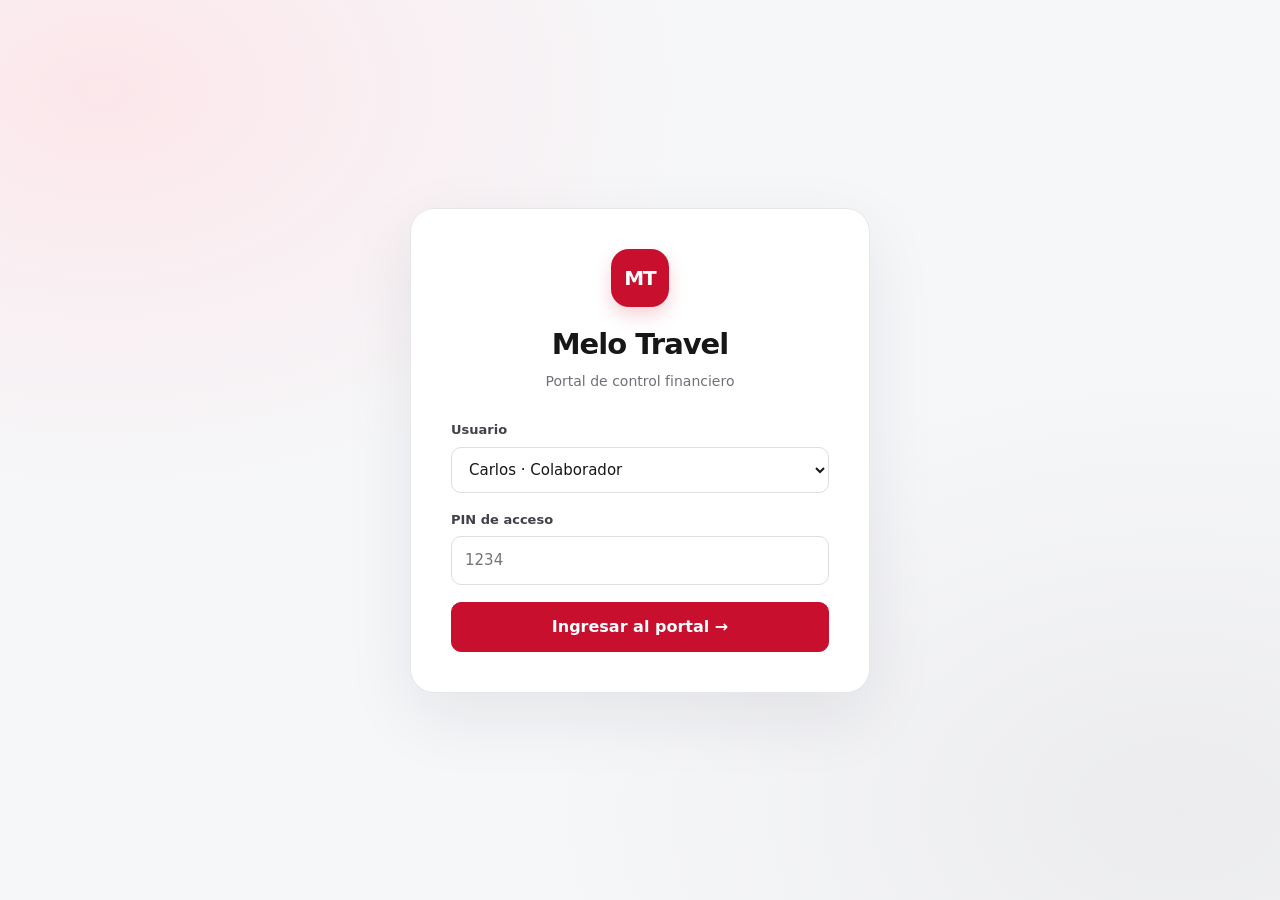
==== commit 0eba108a: "mejorita" ====
--- a/index.html
+++ b/index.html
@@ -4,21 +4,89 @@
 <meta charset="utf-8"><meta name="viewport" content="width=device-width,initial-scale=1">
 <title>Melo Travel | Panel financiero</title>
 <style>
-:root{--red:#c8102e;--red-dark:#a10d25;--ink:#171717;--muted:#707078;--line:#e7e7eb;--bg:#f6f7f9;--white:#fff;--green:#18794e;--green-bg:#e8f6ee;--amber:#956300;--amber-bg:#fff4d6;--danger:#a61b29;--danger-bg:#fdebed;--radius:16px;--shadow:0 8px 28px rgba(20,20,30,.045)}*{box-sizing:border-box}body{margin:0;background:var(--bg);color:var(--ink);font:14px/1.5 Inter,ui-sans-serif,system-ui,-apple-system,BlinkMacSystemFont,"Segoe UI",sans-serif}button,input,select,textarea{font:inherit}button{cursor:pointer}.hidden{display:none!important}.demo-banner{display:flex;align-items:center;justify-content:center;gap:8px;background:#fff2d4;color:#775300;padding:8px 14px;font-size:12px;font-weight:700;border-bottom:1px solid #f0dda6}.dot{width:7px;height:7px;border-radius:50%;background:#c18b15;display:inline-block}.login-screen{min-height:calc(100vh - 34px);display:grid;place-items:center;padding:28px;background:radial-gradient(ellipse at 8% 10%,#fce7eb 0,transparent 35%),radial-gradient(ellipse at 92% 90%,#ececef 0,transparent 38%),var(--bg)}.login-card{width:min(100%,420px);padding:36px;background:#fff;border:1px solid var(--line);border-radius:24px;box-shadow:0 24px 70px #1b1b2414}.logo{width:46px;height:46px;background:var(--red);color:white;border-radius:14px;display:grid;place-items:center;font-weight:900;letter-spacing:-1px;font-size:17px;box-shadow:0 8px 18px #c8102e30}.logo.large{width:58px;height:58px;border-radius:18px;font-size:20px;margin:0 auto 16px}.login-brand{text-align:center;margin-bottom:28px}.login-brand h1{font-size:26px;letter-spacing:-1px;margin:0}.login-brand p{margin:5px 0 0;color:var(--muted);font-size:13px}.field{display:flex;flex-direction:column;gap:7px;margin-bottom:17px}.field label{font-size:12px;font-weight:750;color:#414149}.field input,.field select,.field textarea,.filter-input{width:100%;padding:12px 13px;border:1px solid #dedee4;border-radius:10px;background:white;outline:none;color:var(--ink)}.field input:focus,.field select:focus,.field textarea:focus,.filter-input:focus{border-color:var(--red);box-shadow:0 0 0 3px #c8102e14}.btn{display:inline-flex;align-items:center;justify-content:center;gap:8px;padding:10px 14px;border:1px solid var(--line);border-radius:10px;background:#fff;color:var(--ink);font-weight:750;transition:.15s}.btn:hover{transform:translateY(-1px);box-shadow:0 4px 12px #1111110c}.btn-primary{background:var(--red);border-color:var(--red);color:white}.btn-primary:hover{background:var(--red-dark)}.btn-block{width:100%;padding:12px}.btn-sm{padding:7px 10px;font-size:12px}.btn-ghost{background:transparent;color:white;border-color:#ffffff30}.btn-approve{background:var(--green-bg);color:var(--green);border-color:#bde4cd}.btn-reject{background:var(--danger-bg);color:var(--danger);border-color:#f2c5cb}.login-hint{font-size:11px;color:var(--muted);text-align:center;margin:16px 0 0}.app{min-height:calc(100vh - 34px)}.topbar{height:76px;background:#171717;color:white;display:flex;align-items:center;justify-content:space-between;padding:0 clamp(18px,4vw,44px);gap:16px}.brand{display:flex;align-items:center;gap:12px}.brand h1{font-size:18px;letter-spacing:-.4px;margin:0}.brand p{font-size:10px;color:#b7b7bc;letter-spacing:.13em;text-transform:uppercase;margin:2px 0 0}.top-actions{display:flex;align-items:center;gap:12px}.user-chip{font-size:12px;color:#f5f5f5;background:#ffffff14;border:1px solid #ffffff1c;border-radius:999px;padding:7px 11px}.layout{display:grid;grid-template-columns:240px minmax(0,1fr);max-width:1600px;margin:auto;min-height:calc(100vh - 110px)}.sidebar{padding:22px 14px;background:white;border-right:1px solid var(--line);display:flex;flex-direction:column;gap:5px}.nav-label{padding:5px 12px 10px;color:#a0a0a8;font-size:10px;font-weight:800;letter-spacing:.13em;text-transform:uppercase}.nav-button{display:flex;align-items:center;gap:11px;width:100%;padding:12px;border-radius:10px;text-align:left;color:#575760;font-weight:650;background:transparent;border:0}.nav-button .ico{width:21px;text-align:center;font-size:17px}.nav-button:hover{background:#f7f7f9}.nav-button.active{background:#fff0f2;color:var(--red);font-weight:800}.nav-count{margin-left:auto;font-size:11px;border-radius:999px;background:#fbe0e4;color:var(--red);padding:2px 7px}.sidebar-note{margin-top:auto;border:1px solid var(--line);border-radius:13px;padding:14px;background:#fafafa;color:var(--muted);font-size:11px}.sidebar-note strong{display:block;color:#222;margin-bottom:5px}.sidebar-note ol{margin:0;padding-left:17px;line-height:1.9}main{padding:clamp(20px,3vw,38px);min-width:0}.page-head{display:flex;align-items:flex-start;justify-content:space-between;gap:18px;margin-bottom:22px}.eyebrow{font-size:10px;font-weight:850;letter-spacing:.14em;text-transform:uppercase;color:var(--red)}h2{font-size:28px;letter-spacing:-.9px;line-height:1.15;margin:5px 0 6px}.page-head p{margin:0;color:var(--muted);font-size:13px}.cards{display:grid;grid-template-columns:repeat(4,minmax(0,1fr));gap:14px;margin-bottom:18px}.metric,.panel{background:white;border:1px solid var(--line);border-radius:var(--radius);box-shadow:var(--shadow);min-width:0}.metric{padding:18px}.metric-top{display:flex;justify-content:space-between;align-items:center;gap:8px;color:var(--muted);font-weight:700;font-size:12px}.metric-icon{width:34px;height:34px;display:grid;place-items:center;background:#f6f6f7;border-radius:10px;color:var(--red);font-size:17px}.metric-value{font-size:clamp(19px,2vw,27px);font-weight:850;letter-spacing:-.8px;margin:15px 0 4px;overflow-wrap:anywhere}.metric-foot{font-size:11px;color:var(--muted)}.panel{padding:20px;margin-bottom:18px}.panel-head{display:flex;justify-content:space-between;align-items:center;gap:12px;margin-bottom:17px;flex-wrap:wrap}.panel-head h3{font-size:15px;margin:0;letter-spacing:-.25px}.panel-head p{font-size:12px;color:var(--muted);margin:3px 0 0}.notice{display:flex;align-items:center;gap:11px;padding:13px 15px;background:var(--amber-bg);border:1px solid #f1dfa8;border-radius:12px;color:var(--amber);font-size:12px;margin-bottom:18px}.notice strong{display:block;color:#765100}.notice .btn{margin-left:auto;white-space:nowrap}.grid-two{display:grid;grid-template-columns:minmax(0,1.2fr) minmax(280px,.8fr);gap:18px;margin-bottom:18px}.bar-row{display:grid;grid-template-columns:100px minmax(20px,1fr) 100px;align-items:center;gap:10px;margin:15px 0;font-size:12px}.bar-label{color:var(--muted);font-weight:700}.bar-track{height:8px;border-radius:99px;background:#f0f0f2;overflow:hidden}.bar-fill{height:100%;border-radius:99px}.income{background:#188653}.expense{background:var(--red)}.bar-value{text-align:right;font-weight:800;font-variant-numeric:tabular-nums}.status-row{display:flex;align-items:center;justify-content:space-between;padding:15px 0;border-bottom:1px solid var(--line)}.status-row:last-child{border:0}.status-label{display:flex;align-items:center;gap:9px;font-weight:700;font-size:13px}.status-dot{width:8px;height:8px;border-radius:50%}.status-row strong{font-size:21px}.table-wrap{overflow:auto}table{width:100%;border-collapse:collapse;min-width:660px;font-size:12px}th{text-align:left;padding:10px 12px;color:#85858e;font-size:10px;text-transform:uppercase;letter-spacing:.08em;border-bottom:1px solid var(--line);white-space:nowrap}td{padding:13px 12px;border-bottom:1px solid #efeff2;vertical-align:middle}tbody tr{cursor:pointer}tbody tr:hover{background:#fafafd}tbody tr:last-child td{border-bottom:0}.money{font-weight:800;white-space:nowrap;font-variant-numeric:tabular-nums}.subtext{font-size:10px;color:var(--muted);margin-top:3px}.pill{display:inline-flex;align-items:center;gap:6px;padding:5px 9px;border-radius:999px;font-size:10px;font-weight:800;white-space:nowrap}.pill:before{content:'';width:6px;height:6px;border-radius:50%;background:currentColor}.pill.approved{background:var(--green-bg);color:var(--green)}.pill.pending{background:var(--amber-bg);color:var(--amber)}.pill.rejected{background:var(--danger-bg);color:var(--danger)}.form-grid{display:grid;grid-template-columns:repeat(2,minmax(0,1fr));gap:0 16px}.field.full{grid-column:1/-1}.field textarea{min-height:88px;resize:vertical}.upload-box{padding:17px;border:1px dashed #c9c9d0;border-radius:12px;background:#fafafa}.preview-list,.evidence-grid{display:flex;gap:9px;flex-wrap:wrap;margin-top:10px}.preview-list img,.evidence-grid img{width:86px;height:70px;object-fit:cover;border-radius:8px;border:1px solid var(--line)}.form-actions{display:flex;justify-content:flex-end;gap:9px;padding-top:18px;border-top:1px solid var(--line);margin-top:6px}.review-layout{display:grid;grid-template-columns:minmax(0,1fr) minmax(300px,.9fr);gap:18px}.review-card{display:block;width:100%;text-align:left;border:1px solid var(--line);background:white;border-radius:13px;padding:15px;margin-bottom:10px}.review-card.selected,.review-card:hover{border-color:#e2a0ac;box-shadow:0 0 0 3px #c8102e0b}.review-title{display:flex;justify-content:space-between;gap:12px}.review-title h4{margin:0 0 3px;font-size:13px}.review-title p{margin:0;color:var(--muted);font-size:11px}.review-amount{font-weight:850;font-size:15px;white-space:nowrap}.review-meta{display:flex;flex-wrap:wrap;gap:6px;margin:12px 0}.meta-chip{font-size:10px;font-weight:700;color:#65656f;background:#f4f4f6;border-radius:7px;padding:5px 8px}.detail-block{margin-top:17px}.detail-block h4{font-size:10px;letter-spacing:.1em;color:var(--muted);text-transform:uppercase;margin:0 0 7px}.detail-block p{font-size:12px;line-height:1.8;margin:0}.approval-actions{display:flex;gap:8px;margin-top:18px}.filter-row{display:flex;flex-wrap:wrap;gap:9px;margin-bottom:16px}.filter-row .filter-input{flex:1;min-width:180px;width:auto}.empty{text-align:center;padding:36px 14px;color:var(--muted)}.empty strong{display:block;color:#282830}.modal-backdrop{position:fixed;inset:0;z-index:50;background:#10101480;display:grid;place-items:center;padding:18px}.modal{width:min(100%,650px);max-height:90vh;overflow:auto;background:white;border-radius:18px;box-shadow:0 24px 90px #0003}.modal-head,.modal-foot{padding:17px 21px;border-bottom:1px solid var(--line);display:flex;justify-content:space-between;align-items:center;gap:10px}.modal-head h3{margin:0}.modal-body{padding:21px}.modal-foot{border-top:1px solid var(--line);border-bottom:0;justify-content:flex-end;background:#fafafa}.modal-close{border:0;background:transparent;font-size:22px}.toast{position:fixed;z-index:100;bottom:22px;right:22px;padding:13px 17px;background:#171717;color:white;border-radius:11px;box-shadow:0 12px 30px #0002;border-left:4px solid var(--red);font-size:12px}.toast.success{border-color:#20a366}.toast.error{border-color:#ef4444}.footnote{font-size:10px;color:var(--muted);margin-top:14px}@media(max-width:1100px){.cards{grid-template-columns:repeat(2,minmax(0,1fr))}.grid-two,.review-layout{grid-template-columns:1fr}}@media(max-width:720px){.topbar{height:auto;min-height:74px;padding:14px 17px;flex-wrap:wrap}.top-actions{margin-left:auto}.layout{grid-template-columns:1fr}.sidebar{flex-direction:row;overflow:auto;padding:8px;gap:4px;border-right:0;border-bottom:1px solid var(--line)}.nav-label,.sidebar-note{display:none}.nav-button{width:auto;white-space:nowrap;padding:9px 11px;font-size:12px}.nav-button .ico{display:none}main{padding:20px 13px 30px}.page-head{flex-direction:column}h2{font-size:25px}.cards{gap:9px}.metric{padding:13px}.metric-value{font-size:19px}.metric-top{font-size:11px}.metric-foot{font-size:10px}.panel{padding:15px}.form-grid{grid-template-columns:1fr}.field.full{grid-column:auto}.bar-row{grid-template-columns:75px minmax(20px,1fr) 85px;gap:7px}.notice{align-items:flex-start;flex-wrap:wrap}.notice .btn{margin-left:0}.user-chip{font-size:10px}.login-card{padding:28px 22px}}
+:root{--red:#c8102e;--red-dark:#a10d25;--ink:#171717;--muted:#707078;--line:#e7e7eb;--bg:#f6f7f9;--white:#fff;--green:#18794e;--green-bg:#e8f6ee;--amber:#956300;--amber-bg:#fff4d6;--danger:#a61b29;--danger-bg:#fdebed;--radius:16px;--shadow:0 8px 28px rgba(20,20,30,.045)}*{box-sizing:border-box}body{margin:0;background:var(--bg);color:var(--ink);font:14px/1.5 Inter,ui-sans-serif,system-ui,-apple-system,BlinkMacSystemFont,"Segoe UI",sans-serif}button,input,select,textarea{font:inherit}button{cursor:pointer}.hidden{display:none!important}.login-screen{min-height:calc(100vh - 34px);display:grid;place-items:center;padding:28px;background:radial-gradient(ellipse at 8% 10%,#fce7eb 0,transparent 35%),radial-gradient(ellipse at 92% 90%,#ececef 0,transparent 38%),var(--bg)}.login-card{width:min(100%,420px);padding:36px;background:#fff;border:1px solid var(--line);border-radius:24px;box-shadow:0 24px 70px #1b1b2414}.logo{width:46px;height:46px;background:var(--red);color:white;border-radius:14px;display:grid;place-items:center;font-weight:900;letter-spacing:-1px;font-size:17px;box-shadow:0 8px 18px #c8102e30}.logo.large{width:58px;height:58px;border-radius:18px;font-size:20px;margin:0 auto 16px}.login-brand{text-align:center;margin-bottom:28px}.login-brand h1{font-size:26px;letter-spacing:-1px;margin:0}.login-brand p{margin:5px 0 0;color:var(--muted);font-size:13px}.field{display:flex;flex-direction:column;gap:7px;margin-bottom:17px}.field label{font-size:12px;font-weight:750;color:#414149}.field input,.field select,.field textarea,.filter-input{width:100%;padding:12px 13px;border:1px solid #dedee4;border-radius:10px;background:white;outline:none;color:var(--ink)}.field input:focus,.field select:focus,.field textarea:focus,.filter-input:focus{border-color:var(--red);box-shadow:0 0 0 3px #c8102e14}.btn{display:inline-flex;align-items:center;justify-content:center;gap:8px;padding:10px 14px;border:1px solid var(--line);border-radius:10px;background:#fff;color:var(--ink);font-weight:750;transition:.15s}.btn:hover{transform:translateY(-1px);box-shadow:0 4px 12px #1111110c}.btn-primary{background:var(--red);border-color:var(--red);color:white}.btn-primary:hover{background:var(--red-dark)}.btn-block{width:100%;padding:12px}.btn-sm{padding:7px 10px;font-size:12px}.btn-ghost{background:transparent;color:white;border-color:#ffffff30}.btn-approve{background:var(--green-bg);color:var(--green);border-color:#bde4cd}.btn-reject{background:var(--danger-bg);color:var(--danger);border-color:#f2c5cb}.login-hint{font-size:11px;color:var(--muted);text-align:center;margin:16px 0 0}.app{min-height:calc(100vh - 34px)}.topbar{height:76px;background:#171717;color:white;display:flex;align-items:center;justify-content:space-between;padding:0 clamp(18px,4vw,44px);gap:16px}.brand{display:flex;align-items:center;gap:12px}.brand h1{font-size:18px;letter-spacing:-.4px;margin:0}.brand p{font-size:10px;color:#b7b7bc;letter-spacing:.13em;text-transform:uppercase;margin:2px 0 0}.top-actions{display:flex;align-items:center;gap:12px}.user-chip{font-size:12px;color:#f5f5f5;background:#ffffff14;border:1px solid #ffffff1c;border-radius:999px;padding:7px 11px}.layout{display:grid;grid-template-columns:240px minmax(0,1fr);max-width:1600px;margin:auto;min-height:calc(100vh - 110px)}.sidebar{padding:22px 14px;background:white;border-right:1px solid var(--line);display:flex;flex-direction:column;gap:5px}.nav-label{padding:5px 12px 10px;color:#a0a0a8;font-size:10px;font-weight:800;letter-spacing:.13em;text-transform:uppercase}.nav-button{display:flex;align-items:center;gap:11px;width:100%;padding:12px;border-radius:10px;text-align:left;color:#575760;font-weight:650;background:transparent;border:0}.nav-button .ico{width:21px;text-align:center;font-size:17px}.nav-button:hover{background:#f7f7f9}.nav-button.active{background:#fff0f2;color:var(--red);font-weight:800}.nav-count{margin-left:auto;font-size:11px;border-radius:999px;background:#fbe0e4;color:var(--red);padding:2px 7px}.sidebar-note{margin-top:auto;border:1px solid var(--line);border-radius:13px;padding:14px;background:#fafafa;color:var(--muted);font-size:11px}.sidebar-note strong{display:block;color:#222;margin-bottom:5px}.sidebar-note ol{margin:0;padding-left:17px;line-height:1.9}main{padding:clamp(20px,3vw,38px);min-width:0}.page-head{display:flex;align-items:flex-start;justify-content:space-between;gap:18px;margin-bottom:22px}.eyebrow{font-size:10px;font-weight:850;letter-spacing:.14em;text-transform:uppercase;color:var(--red)}h2{font-size:28px;letter-spacing:-.9px;line-height:1.15;margin:5px 0 6px}.page-head p{margin:0;color:var(--muted);font-size:13px}.cards{display:grid;grid-template-columns:repeat(4,minmax(0,1fr));gap:14px;margin-bottom:18px}.metric,.panel{background:white;border:1px solid var(--line);border-radius:var(--radius);box-shadow:var(--shadow);min-width:0}.metric{padding:18px}.metric-top{display:flex;justify-content:space-between;align-items:center;gap:8px;color:var(--muted);font-weight:700;font-size:12px}.metric-icon{width:34px;height:34px;display:grid;place-items:center;background:#f6f6f7;border-radius:10px;color:var(--red);font-size:17px}.metric-value{font-size:clamp(19px,2vw,27px);font-weight:850;letter-spacing:-.8px;margin:15px 0 4px;overflow-wrap:anywhere}.metric-foot{font-size:11px;color:var(--muted)}.panel{padding:20px;margin-bottom:18px}.panel-head{display:flex;justify-content:space-between;align-items:center;gap:12px;margin-bottom:17px;flex-wrap:wrap}.panel-head h3{font-size:15px;margin:0;letter-spacing:-.25px}.panel-head p{font-size:12px;color:var(--muted);margin:3px 0 0}.notice{display:flex;align-items:center;gap:11px;padding:13px 15px;background:var(--amber-bg);border:1px solid #f1dfa8;border-radius:12px;color:var(--amber);font-size:12px;margin-bottom:18px}.notice strong{display:block;color:#765100}.notice .btn{margin-left:auto;white-space:nowrap}.grid-two{display:grid;grid-template-columns:minmax(0,1.2fr) minmax(280px,.8fr);gap:18px;margin-bottom:18px}.bar-row{display:grid;grid-template-columns:100px minmax(20px,1fr) 100px;align-items:center;gap:10px;margin:15px 0;font-size:12px}.bar-label{color:var(--muted);font-weight:700}.bar-track{height:8px;border-radius:99px;background:#f0f0f2;overflow:hidden}.bar-fill{height:100%;border-radius:99px}.income{background:#188653}.expense{background:var(--red)}.bar-value{text-align:right;font-weight:800;font-variant-numeric:tabular-nums}.status-row{display:flex;align-items:center;justify-content:space-between;padding:15px 0;border-bottom:1px solid var(--line)}.status-row:last-child{border:0}.status-label{display:flex;align-items:center;gap:9px;font-weight:700;font-size:13px}.status-dot{width:8px;height:8px;border-radius:50%}.status-row strong{font-size:21px}.table-wrap{overflow:auto}table{width:100%;border-collapse:collapse;min-width:660px;font-size:12px}th{text-align:left;padding:10px 12px;color:#85858e;font-size:10px;text-transform:uppercase;letter-spacing:.08em;border-bottom:1px solid var(--line);white-space:nowrap}td{padding:13px 12px;border-bottom:1px solid #efeff2;vertical-align:middle}tbody tr{cursor:pointer}tbody tr:hover{background:#fafafd}tbody tr:last-child td{border-bottom:0}.money{font-weight:800;white-space:nowrap;font-variant-numeric:tabular-nums}.subtext{font-size:10px;color:var(--muted);margin-top:3px}.pill{display:inline-flex;align-items:center;gap:6px;padding:5px 9px;border-radius:999px;font-size:10px;font-weight:800;white-space:nowrap}.pill:before{content:'';width:6px;height:6px;border-radius:50%;background:currentColor}.pill.approved{background:var(--green-bg);color:var(--green)}.pill.pending{background:var(--amber-bg);color:var(--amber)}.pill.rejected{background:var(--danger-bg);color:var(--danger)}.form-grid{display:grid;grid-template-columns:repeat(2,minmax(0,1fr));gap:0 16px}.field.full{grid-column:1/-1}.field textarea{min-height:88px;resize:vertical}.upload-box{padding:17px;border:1px dashed #c9c9d0;border-radius:12px;background:#fafafa}.preview-list,.evidence-grid{display:flex;gap:9px;flex-wrap:wrap;margin-top:10px}.preview-list img,.evidence-grid img{width:86px;height:70px;object-fit:cover;border-radius:8px;border:1px solid var(--line)}.form-actions{display:flex;justify-content:flex-end;gap:9px;padding-top:18px;border-top:1px solid var(--line);margin-top:6px}.review-layout{display:grid;grid-template-columns:minmax(0,1fr) minmax(300px,.9fr);gap:18px}.review-card{display:block;width:100%;text-align:left;border:1px solid var(--line);background:white;border-radius:13px;padding:15px;margin-bottom:10px}.review-card.selected,.review-card:hover{border-color:#e2a0ac;box-shadow:0 0 0 3px #c8102e0b}.review-title{display:flex;justify-content:space-between;gap:12px}.review-title h4{margin:0 0 3px;font-size:13px}.review-title p{margin:0;color:var(--muted);font-size:11px}.review-amount{font-weight:850;font-size:15px;white-space:nowrap}.review-meta{display:flex;flex-wrap:wrap;gap:6px;margin:12px 0}.meta-chip{font-size:10px;font-weight:700;color:#65656f;background:#f4f4f6;border-radius:7px;padding:5px 8px}.detail-block{margin-top:17px}.detail-block h4{font-size:10px;letter-spacing:.1em;color:var(--muted);text-transform:uppercase;margin:0 0 7px}.detail-block p{font-size:12px;line-height:1.8;margin:0}.approval-actions{display:flex;gap:8px;margin-top:18px}.filter-row{display:flex;flex-wrap:wrap;gap:9px;margin-bottom:16px}.filter-row .filter-input{flex:1;min-width:180px;width:auto}.empty{text-align:center;padding:36px 14px;color:var(--muted)}.empty strong{display:block;color:#282830}.modal-backdrop{position:fixed;inset:0;z-index:50;background:#10101480;display:grid;place-items:center;padding:18px}.modal{width:min(100%,650px);max-height:90vh;overflow:auto;background:white;border-radius:18px;box-shadow:0 24px 90px #0003}.modal-head,.modal-foot{padding:17px 21px;border-bottom:1px solid var(--line);display:flex;justify-content:space-between;align-items:center;gap:10px}.modal-head h3{margin:0}.modal-body{padding:21px}.modal-foot{border-top:1px solid var(--line);border-bottom:0;justify-content:flex-end;background:#fafafa}.modal-close{border:0;background:transparent;font-size:22px}.toast{position:fixed;z-index:100;bottom:22px;right:22px;padding:13px 17px;background:#171717;color:white;border-radius:11px;box-shadow:0 12px 30px #0002;border-left:4px solid var(--red);font-size:12px}.toast.success{border-color:#20a366}.toast.error{border-color:#ef4444}.footnote{font-size:10px;color:var(--muted);margin-top:14px}@media(max-width:1100px){.cards{grid-template-columns:repeat(2,minmax(0,1fr))}.grid-two,.review-layout{grid-template-columns:1fr}}@media(max-width:720px){.topbar{height:auto;min-height:74px;padding:14px 17px;flex-wrap:wrap}.top-actions{margin-left:auto}.layout{grid-template-columns:1fr}.sidebar{flex-direction:row;overflow:auto;padding:8px;gap:4px;border-right:0;border-bottom:1px solid var(--line)}.nav-label,.sidebar-note{display:none}.nav-button{width:auto;white-space:nowrap;padding:9px 11px;font-size:12px}.nav-button .ico{display:none}main{padding:20px 13px 30px}.page-head{flex-direction:column}h2{font-size:25px}.cards{gap:9px}.metric{padding:13px}.metric-value{font-size:19px}.metric-top{font-size:11px}.metric-foot{font-size:10px}.panel{padding:15px}.form-grid{grid-template-columns:1fr}.field.full{grid-column:auto}.bar-row{grid-template-columns:75px minmax(20px,1fr) 85px;gap:7px}.notice{align-items:flex-start;flex-wrap:wrap}.notice .btn{margin-left:0}.user-chip{font-size:10px}.login-card{padding:28px 22px}}
+
+.sidebar .nav-button{transition:background .18s ease,color .18s ease,transform .18s ease}.sidebar .nav-button:active{transform:scale(.98)}.topbar{position:sticky;top:0;z-index:20;box-shadow:0 4px 18px #00000012}.panel,.metric,.login-card{transition:box-shadow .18s ease,border-color .18s ease}.metric:hover{border-color:#d9d9df;box-shadow:0 12px 30px #1717170b}.dashboard-filter-grid{display:grid;grid-template-columns:repeat(4,minmax(0,1fr));gap:0 14px}.dashboard-filter-grid .field{margin-bottom:8px}.dashboard-filter-grid [hidden]{display:none!important}.dashboard-search{grid-column:1/-1}.dashboard-filters{padding-bottom:12px}.dashboard-analytics{grid-template-columns:minmax(0,1fr)}
+@media(max-width:900px){.dashboard-filter-grid{grid-template-columns:repeat(2,minmax(0,1fr))}.dashboard-search{grid-column:1/-1}}
+@media(max-width:720px){.layout,.layout.sidebar-collapsed{grid-template-columns:minmax(0,1fr)}.sidebar{display:flex;flex-direction:column;overflow:visible;padding:14px;border-right:0;border-bottom:1px solid var(--line)}.nav-button{width:100%;white-space:normal}.nav-button .ico{display:inline-block}.dashboard-filter-grid{grid-template-columns:1fr}.dashboard-search{grid-column:auto}topbar{align-items:center}.brand{min-width:0}.brand h1{font-size:16px}}
+
+/* Ajustes de interfaz: mayor legibilidad y mejor uso del espacio */
+body{font-size:15px}
+h2{font-size:30px}
+.page-head p,.panel-head p{font-size:14px}
+.field label{font-size:13px}
+.field input,.field select,.field textarea,.filter-input{font-size:15px;min-height:46px}
+.login-screen{min-height:100vh;width:100%;display:grid;place-items:center;padding:32px 20px}
+.login-card{width:min(100%,460px);margin:auto;padding:40px}
+.login-brand h1{font-size:29px}
+.login-brand p{font-size:14px}
+.btn-primary{min-height:48px;font-size:16px}
+.dashboard-filter-grid{grid-template-columns:repeat(3,minmax(0,1fr));gap:16px}
+.dashboard-search{grid-column:1/-1}
+.dashboard-filters{padding:24px}
+.panel-head{gap:20px}
+.layout{position:relative}
+main{padding:clamp(24px,3.5vw,48px)}
+.metric,.panel{border-radius:18px}
+@media(max-width:1000px){.dashboard-filter-grid{grid-template-columns:repeat(2,minmax(0,1fr))}.dashboard-search{grid-column:1/-1}}
+@media(max-width:720px){
+ .login-screen{padding:18px}.login-card{padding:30px 24px}
+ .dashboard-filter-grid{grid-template-columns:1fr}.dashboard-search{grid-column:auto}.dashboard-filters{padding:20px}
+ .layout{grid-template-columns:minmax(0,1fr)}
+ .sidebar{display:flex;flex-direction:row;align-items:stretch;overflow-x:auto;padding:9px;gap:6px;border-right:0;border-bottom:1px solid var(--line)}
+ .nav-label,.sidebar-note{display:none}
+ .nav-button{flex:0 0 auto;width:auto;white-space:nowrap;padding:10px 12px;font-size:12px}
+ .nav-button .ico{display:inline-block}
+ main{padding:20px 13px 30px}.page-head{flex-direction:column}h2{font-size:25px}
+ .cards{gap:9px}.metric{padding:13px}.metric-value{font-size:19px}.metric-top{font-size:11px}.metric-foot{font-size:10px}
+ .panel{padding:15px}.form-grid{grid-template-columns:1fr}.field.full{grid-column:auto}
+ .bar-row{grid-template-columns:75px minmax(20px,1fr) 85px;gap:7px}
+ .notice{align-items:flex-start;flex-wrap:wrap}.notice .btn{margin-left:0}.user-chip{font-size:10px}.topbar{align-items:center}.brand{min-width:0}.brand h1{font-size:16px}
+}
+
 </style>
 </head><body>
-<div class="demo-banner"><span class="dot"></span> MODO DEMOSTRACIÓN · Los registros son ficticios y solo viven en esta vista previa</div>
-<section id="loginScreen" class="login-screen"><div class="login-card"><div class="login-brand"><div class="logo large">MT</div><h1>Melo Travel</h1><p>Portal de control financiero</p></div><form id="loginForm"><div class="field"><label for="loginUser">Usuario</label><select id="loginUser" required><option value="carlos" selected>Carlos · Colaborador</option><option value="junior">Junior · Colaborador</option><option value="jhonatan">Jhonatan · Colaborador</option><option value="admin">Administración · Aprobador</option></select></div><div class="field"><label for="loginPin">PIN de demostración</label><input id="loginPin" type="password" inputmode="numeric" maxlength="4" placeholder="1234" value="1234" required></div><button class="btn btn-primary btn-block" type="submit">Ingresar al portal →</button><p class="login-hint">Acceso de prueba: PIN <b>1234</b>. Elige Administración en el menú para probar las aprobaciones.</p></form></div></section>
-<div id="app" class="app hidden"><header class="topbar"><div class="brand"><div class="logo">MT</div><div><h1>Melo Travel</h1><p>Control financiero de operaciones</p></div></div><div class="top-actions"><span class="user-chip" id="userChip">—</span><button class="btn btn-ghost btn-sm" id="logoutBtn">Salir ↗</button></div></header><div class="layout"><aside class="sidebar"><div class="nav-label">Espacio de trabajo</div><button class="nav-button active" data-page="dashboard"><span class="ico">▦</span>Resumen general</button><button class="nav-button" data-page="new"><span class="ico">＋</span>Registrar movimiento</button><button class="nav-button" data-page="review"><span class="ico">✓</span>Revisiones <span id="pendingNavCount" class="nav-count">0</span></button><button class="nav-button" data-page="history"><span class="ico">☷</span>Historial</button><div class="sidebar-note"><strong>Flujo de aprobación</strong><ol><li>Colaborador registra</li><li>Adjunta evidencia</li><li>Administración revisa</li><li>Solo lo aprobado suma</li></ol></div></aside><main id="main"></main></div></div><div id="modalRoot"></div><div id="toastRoot"></div>
+<section id="loginScreen" class="login-screen"><div class="login-card"><div class="login-brand"><div class="logo large">MT</div><h1>Melo Travel</h1><p>Portal de control financiero</p></div><form id="loginForm"><div class="field"><label for="loginUser">Usuario</label><select id="loginUser" required><option value="carlos" selected>Carlos · Colaborador</option><option value="junior">Junior · Colaborador</option><option value="jhonatan">Jhonatan · Colaborador</option><option value="admin">Administración · Aprobador</option></select></div><div class="field"><label for="loginPin">PIN de acceso</label><input id="loginPin" type="password" inputmode="numeric" maxlength="4" placeholder="1234" required></div><button class="btn btn-primary btn-block" type="submit">Ingresar al portal →</button></form></div></section>
+<div id="app" class="app hidden"><header class="topbar"><div class="brand"><div class="logo">MT</div><div><h1>Melo Travel</h1><p>Control financiero de operaciones</p></div></div><div class="top-actions"><span class="user-chip" id="userChip">—</span><button class="btn btn-ghost btn-sm" id="logoutBtn">Salir ↗</button></div></header><div class="layout"><aside class="sidebar"><div class="nav-label">Espacio de trabajo</div><button class="nav-button active" data-page="dashboard"><span class="ico" aria-hidden="true">▦</span><span class="nav-text">Resumen general</span></button><button class="nav-button" data-page="new"><span class="ico" aria-hidden="true">＋</span><span class="nav-text">Registrar movimiento</span></button><button class="nav-button" data-page="review"><span class="ico" aria-hidden="true">✓</span><span class="nav-text">Revisiones</span> <span id="pendingNavCount" class="nav-count">0</span></button><button class="nav-button" data-page="history"><span class="ico" aria-hidden="true">☷</span><span class="nav-text">Historial</span></button><div class="sidebar-note"><strong>Flujo de aprobación</strong><ol><li>Colaborador registra</li><li>Adjunta evidencia</li><li>Administración revisa</li><li>Solo lo aprobado suma</li></ol></div></aside><main id="main"></main></div></div><div id="modalRoot"></div><div id="toastRoot"></div>
 <script>
-(()=>{'use strict';const $=(s,r=document)=>r.querySelector(s),$$=(s,r=document)=>[...r.querySelectorAll(s)];const money=n=>new Intl.NumberFormat('es-PE',{style:'currency',currency:'PEN'}).format(Number(n)||0);const dateFmt=s=>{if(!s)return'—';return new Date(s+'T12:00:00').toLocaleDateString('es-PE',{day:'2-digit',month:'short',year:'numeric'})};const today=()=>new Date().toISOString().slice(0,10);const esc=s=>String(s??'').replace(/[&<>"']/g,c=>({'&':'&amp;','<':'&lt;','>':'&gt;','"':'&quot;',"'":'&#39;'}[c]));const CATEGORIES={expense:['Combustible','Mantenimiento','Repuestos','Neumáticos','Peajes','Lavado','Seguro / SOAT','Revisión técnica','Compras','Personal','Otro'],income:['Servicio de transporte','Fletes / carga','Alquiler de unidad','Otro']};const VEHICLES=['Vanche','Camión JAC','Sunray','General / oficina'];const USERS=[{id:'carlos',name:'Carlos',role:'employee'},{id:'junior',name:'Junior',role:'employee'},{id:'jhonatan',name:'Jhonatan',role:'employee'},{id:'admin',name:'Administración',role:'approver'}];const DEMO_PIN='1234';let currentUser=null,page='dashboard',selectedReview=null,historyFilter='Todos',searchText='',draftEvidence=[],toastTimer;let records=[{id:1001,date:'2026-10-17',type:'Egreso',category:'Combustible',vehicle:'Camión JAC',amount:183.1,description:'Abastecimiento para servicio a Lima',vendor:'Grifo Lima Norte',payment:'Efectivo',submitter:'Carlos',status:'approved',notes:'Combustible para recorrido programado.',evidence:[]},{id:1002,date:'2026-10-18',type:'Ingreso',category:'Servicio de transporte',vehicle:'Vanche',amount:800,description:'Servicio de transporte a Chala',vendor:'Cliente de servicio',payment:'Transferencia',submitter:'Junior',status:'approved',notes:'Servicio completado.',evidence:[]},{id:1003,date:'2026-10-19',type:'Egreso',category:'Repuestos',vehicle:'Vanche',amount:250,description:'Compra de repuestos menores',vendor:'Repuestos Central',payment:'Yape / Plin',submitter:'Carlos',status:'pending',notes:'Repuestos para revisión del sistema de frenos.',evidence:[]},{id:1004,date:'2026-10-19',type:'Egreso',category:'Mantenimiento',vehicle:'Camión JAC',amount:320,description:'Cambio de aceite y filtro',vendor:'Taller JAC',payment:'Efectivo',submitter:'Jhonatan',status:'pending',notes:'Mantenimiento periódico. Confirmar kilometraje.',evidence:[]},{id:1005,date:'2026-10-16',type:'Egreso',category:'Peajes',vehicle:'Sunray',amount:45,description:'Peajes de recorrido',vendor:'Peajes ruta sur',payment:'Efectivo',submitter:'Junior',status:'rejected',notes:'Falta evidencia legible del pago.',evidence:[],rejectionReason:'La foto adjunta está borrosa, no se lee el monto.'}];function toast(msg,type=''){const root=$('#toastRoot');root.innerHTML='';const e=document.createElement('div');e.className='toast '+type;e.textContent=msg;root.append(e);clearTimeout(toastTimer);toastTimer=setTimeout(()=>e.remove(),3200)}function pill(s){const m={approved:['approved','Aprobado'],pending:['pending','Pendiente'],rejected:['rejected','Rechazado']};const [c,l]=m[s]||m.pending;return `<span class="pill ${c}">${l}</span>`}function head(k,t,d,a=''){return `<div class="page-head"><div><div class="eyebrow">${k}</div><h2>${t}</h2><p>${d}</p></div>${a}</div>`}function setPage(p){page=p;$$('.nav-button').forEach(b=>b.classList.toggle('active',b.dataset.page===page));render()}function render(){if(!currentUser){$('#loginScreen').classList.remove('hidden');$('#app').classList.add('hidden');return}$('#loginScreen').classList.add('hidden');$('#app').classList.remove('hidden');$('#userChip').textContent=currentUser.name+' · '+(currentUser.role==='approver'?'Administración':'Colaborador');$('#pendingNavCount').textContent=records.filter(r=>r.status==='pending').length;const main=$('#main');main.innerHTML=page==='dashboard'?dashboard():page==='new'?newForm():page==='review'?review():history();bindPage()}
-function dashboard(){const approved=records.filter(r=>r.status==='approved'),income=approved.filter(r=>r.type==='Ingreso').reduce((a,r)=>a+r.amount,0),expense=approved.filter(r=>r.type==='Egreso').reduce((a,r)=>a+r.amount,0),pending=records.filter(r=>r.status==='pending').length,fleet=VEHICLES.map(name=>({name,income:approved.filter(r=>r.vehicle===name&&r.type==='Ingreso').reduce((a,r)=>a+r.amount,0),expense:approved.filter(r=>r.vehicle===name&&r.type==='Egreso').reduce((a,r)=>a+r.amount,0)})).filter(v=>v.income||v.expense),max=Math.max(1,...fleet.map(v=>Math.max(v.income,v.expense))),recent=[...approved].sort((a,b)=>b.date.localeCompare(a.date)).slice(0,5);return `${head('Vista general','Dashboard financiero','Indicadores calculados únicamente con movimientos aprobados.',`<button class="btn btn-primary" data-go="new">＋ Registrar movimiento</button>`)}<div class="notice"><span>ⓘ</span><div><strong>Vista de demostración</strong>Los datos mostrados son ficticios. Hay ${pending} movimiento(s) pendiente(s) de revisión.</div><button class="btn btn-sm" data-go="review">Ver pendientes →</button></div><section class="cards"><div class="metric"><div class="metric-top">Ingresos aprobados <span class="metric-icon">↙</span></div><div class="metric-value">${money(income)}</div><div class="metric-foot">Entradas confirmadas</div></div><div class="metric"><div class="metric-top">Gastos aprobados <span class="metric-icon">↗</span></div><div class="metric-value">${money(expense)}</div><div class="metric-foot">Salidas confirmadas</div></div><div class="metric"><div class="metric-top">Resultado neto <span class="metric-icon">◈</span></div><div class="metric-value" style="color:${income-expense<0?'var(--danger)':'var(--green)'}">${money(income-expense)}</div><div class="metric-foot">Ingresos menos gastos</div></div><div class="metric"><div class="metric-top">Por revisar <span class="metric-icon">◷</span></div><div class="metric-value">${pending}</div><div class="metric-foot">Esperando aprobación</div></div></section><section class="grid-two"><div class="panel"><div class="panel-head"><div><h3>Resultado por vehículo</h3><p>Ingresos y egresos aprobados</p></div></div>${fleet.length?fleet.map(v=>`<div style="margin:16px 0 20px"><div style="display:flex;justify-content:space-between;gap:8px;font-weight:800;font-size:12px"><span>${v.name}</span><span>${money(v.income-v.expense)}</span></div><div class="bar-row"><span class="bar-label">Ingresos</span><div class="bar-track"><div class="bar-fill income" style="width:${v.income/max*100}%"></div></div><span class="bar-value">${money(v.income)}</span></div><div class="bar-row"><span class="bar-label">Gastos</span><div class="bar-track"><div class="bar-fill expense" style="width:${v.expense/max*100}%"></div></div><span class="bar-value">${money(v.expense)}</span></div></div>`).join(''):'<div class="empty">Aún no hay movimientos aprobados por vehículo.</div>'}</div><div class="panel"><div class="panel-head"><div><h3>Estado de movimientos</h3><p>Situación de todos los registros</p></div></div>${[['Aprobados',records.filter(r=>r.status==='approved').length,'var(--green)'],['Pendientes',pending,'#c18b15'],['Rechazados',records.filter(r=>r.status==='rejected').length,'var(--red)']].map(([l,n,c])=>`<div class="status-row"><span class="status-label"><span class="status-dot" style="background:${c}"></span>${l}</span><strong>${n}</strong></div>`).join('')}</div></section><section class="panel"><div class="panel-head"><div><h3>Movimientos recientes</h3><p>Últimas operaciones aprobadas</p></div><button class="btn btn-sm" data-go="history">Ver historial →</button></div>${recent.length?tableRows(recent,true):'<div class="empty">No hay movimientos aprobados.</div>'}</section>`}
+(()=>{'use strict';const $=(s,r=document)=>r.querySelector(s),$$=(s,r=document)=>[...r.querySelectorAll(s)];const money=n=>new Intl.NumberFormat('es-PE',{style:'currency',currency:'PEN'}).format(Number(n)||0);const dateFmt=s=>{if(!s)return'—';return new Date(s+'T12:00:00').toLocaleDateString('es-PE',{day:'2-digit',month:'short',year:'numeric'})};const today=()=>new Date().toISOString().slice(0,10);const esc=s=>String(s??'').replace(/[&<>"']/g,c=>({'&':'&amp;','<':'&lt;','>':'&gt;','"':'&quot;',"'":'&#39;'}[c]));const CATEGORIES={expense:['Combustible','Mantenimiento','Repuestos','Neumáticos','Peajes','Lavado','Seguro / SOAT','Revisión técnica','Compras','Personal','Otro'],income:['Servicio de transporte','Fletes / carga','Alquiler de unidad','Otro']};const VEHICLES=['Vanche','Camión JAC','Sunray','General / oficina'];const USERS=[{id:'carlos',name:'Carlos',role:'employee'},{id:'junior',name:'Junior',role:'employee'},{id:'jhonatan',name:'Jhonatan',role:'employee'},{id:'admin',name:'Administración',role:'approver'}];const ACCESS_PIN='1234';let currentUser=null,page='dashboard',selectedReview=null,historyFilter='Todos',searchText='',draftEvidence=[],toastTimer;let dashboardPeriod='all',dashboardVehicle='Todos',dashboardDate=new Date().toISOString().slice(0,10),dashboardMonth=new Date().toISOString().slice(0,7),dashboardYear=String(new Date().getFullYear()),dashboardSearch='',sidebarCollapsed=false;let records=[{id:1001,date:'2026-10-17',type:'Egreso',category:'Combustible',vehicle:'Camión JAC',amount:183.1,description:'Abastecimiento para servicio a Lima',vendor:'Grifo Lima Norte',payment:'Efectivo',submitter:'Carlos',status:'approved',notes:'Combustible para recorrido programado.',evidence:[]},{id:1002,date:'2026-10-18',type:'Ingreso',category:'Servicio de transporte',vehicle:'Vanche',amount:800,description:'Servicio de transporte a Chala',vendor:'Cliente de servicio',payment:'Transferencia',submitter:'Junior',status:'approved',notes:'Servicio completado.',evidence:[]},{id:1003,date:'2026-10-19',type:'Egreso',category:'Repuestos',vehicle:'Vanche',amount:250,description:'Compra de repuestos menores',vendor:'Repuestos Central',payment:'Yape / Plin',submitter:'Carlos',status:'pending',notes:'Repuestos para revisión del sistema de frenos.',evidence:[]},{id:1004,date:'2026-10-19',type:'Egreso',category:'Mantenimiento',vehicle:'Camión JAC',amount:320,description:'Cambio de aceite y filtro',vendor:'Taller JAC',payment:'Efectivo',submitter:'Jhonatan',status:'pending',notes:'Mantenimiento periódico. Confirmar kilometraje.',evidence:[]},{id:1005,date:'2026-10-16',type:'Egreso',category:'Peajes',vehicle:'Sunray',amount:45,description:'Peajes de recorrido',vendor:'Peajes ruta sur',payment:'Efectivo',submitter:'Junior',status:'rejected',notes:'Falta evidencia legible del pago.',evidence:[],rejectionReason:'La foto adjunta está borrosa, no se lee el monto.'}];function toast(msg,type=''){const root=$('#toastRoot');root.innerHTML='';const e=document.createElement('div');e.className='toast '+type;e.textContent=msg;root.append(e);clearTimeout(toastTimer);toastTimer=setTimeout(()=>e.remove(),3200)}function pill(s){const m={approved:['approved','Aprobado'],pending:['pending','Pendiente'],rejected:['rejected','Rechazado']};const [c,l]=m[s]||m.pending;return `<span class="pill ${c}">${l}</span>`}function head(k,t,d,a=''){return `<div class="page-head"><div><div class="eyebrow">${k}</div><h2>${t}</h2><p>${d}</p></div>${a}</div>`}function setPage(p){page=p;$$('.nav-button').forEach(b=>b.classList.toggle('active',b.dataset.page===page));render()}function render(){if(!currentUser){$('#loginScreen').classList.remove('hidden');$('#app').classList.add('hidden');return}$('#loginScreen').classList.add('hidden');$('#app').classList.remove('hidden');$('#userChip').textContent=currentUser.name+' · '+(currentUser.role==='approver'?'Administración':'Colaborador');$('#pendingNavCount').textContent=records.filter(r=>r.status==='pending').length;const main=$('#main');main.innerHTML=page==='dashboard'?dashboard():page==='new'?newForm():page==='review'?review():history();bindPage()}
+function dashboard(){
+ const period=dashboardPeriod, vehicle=dashboardVehicle, dateValue=dashboardDate, monthValue=dashboardMonth, yearValue=dashboardYear;
+ let scoped=records.filter(r=>r.status==='approved');
+ if(period==='day'&&dateValue)scoped=scoped.filter(r=>r.date===dateValue);
+ if(period==='month'&&monthValue)scoped=scoped.filter(r=>r.date.slice(0,7)===monthValue);
+ if(period==='year'&&yearValue)scoped=scoped.filter(r=>r.date.slice(0,4)===yearValue);
+ if(vehicle!=='Todos')scoped=scoped.filter(r=>r.vehicle===vehicle);
+ const q=dashboardSearch.trim().toLowerCase();
+ if(q)scoped=scoped.filter(r=>[r.description,r.category,r.vendor,r.submitter,r.vehicle,r.type].join(' ').toLowerCase().includes(q));
+ const income=scoped.filter(r=>r.type==='Ingreso').reduce((a,r)=>a+Number(r.amount),0);
+ const expense=scoped.filter(r=>r.type==='Egreso').reduce((a,r)=>a+Number(r.amount),0);
+ const net=income-expense, pending=records.filter(r=>r.status==='pending').length;
+ const fleet=VEHICLES.filter(v=>vehicle==='Todos'||v===vehicle).map(name=>({name,income:scoped.filter(r=>r.vehicle===name&&r.type==='Ingreso').reduce((a,r)=>a+Number(r.amount),0),expense:scoped.filter(r=>r.vehicle===name&&r.type==='Egreso').reduce((a,r)=>a+Number(r.amount),0)}));
+ const max=Math.max(1,...fleet.map(v=>Math.max(v.income,v.expense)));
+ const recent=[...scoped].sort((a,b)=>b.date.localeCompare(a.date)).slice(0,10);
+ const years=[...new Set(records.map(r=>r.date.slice(0,4)))].sort().reverse();
+ return `${head('Vista general','Estado financiero','Consulta ingresos, egresos y resultados por periodo y vehículo.')}
+ <section class="panel dashboard-filters"><div class="panel-head"><div><h3>Filtros del resumen</h3><p>Los indicadores y la comparación se actualizan con los movimientos aprobados.</p></div><button class="btn btn-sm" id="clearDashboardFilters">Limpiar filtros</button></div>
+ <div class="dashboard-filter-grid">
+ <div class="field"><label for="dashboardPeriod">Periodo</label><select id="dashboardPeriod"><option value="all" ${period==='all'?'selected':''}>Histórico general</option><option value="day" ${period==='day'?'selected':''}>Por día</option><option value="month" ${period==='month'?'selected':''}>Por mes</option><option value="year" ${period==='year'?'selected':''}>Por año</option></select></div>
+ <div class="field" id="dashboardDayWrap" ${period==='day'?'':'hidden'}><label for="dashboardDate">Día</label><input id="dashboardDate" type="date" value="${dateValue}"></div>
+ <div class="field" id="dashboardMonthWrap" ${period==='month'?'':'hidden'}><label for="dashboardMonth">Mes</label><input id="dashboardMonth" type="month" value="${monthValue}"></div>
+ <div class="field" id="dashboardYearWrap" ${period==='year'?'':'hidden'}><label for="dashboardYear">Año</label><select id="dashboardYear">${[...new Set([...years,new Date().getFullYear().toString()])].sort().reverse().map(y=>`<option value="${y}" ${yearValue===y?'selected':''}>${y}</option>`).join('')}</select></div>
+ <div class="field"><label for="dashboardVehicle">Vehículo</label><select id="dashboardVehicle"><option value="Todos" ${vehicle==='Todos'?'selected':''}>Todos los vehículos</option>${VEHICLES.map(v=>`<option value="${esc(v)}" ${vehicle===v?'selected':''}>${esc(v)}</option>`).join('')}</select></div>
+ <div class="field dashboard-search"><label for="dashboardSearch">Buscar movimiento</label><input id="dashboardSearch" placeholder="Descripción, categoría, proveedor, responsable…" value="${esc(dashboardSearch)}"></div>
+ </div><p class="footnote">Periodo: ${period==='day'?(dateValue||'elige un día'):period==='month'?(monthValue||'elige un mes'):period==='year'?yearValue:'todo el histórico'} · Solo se contabilizan movimientos aprobados. Pendientes y rechazados se excluyen.</p></section>
+ <section class="cards"><div class="metric"><div class="metric-top">Ingresos aprobados <span class="metric-icon">↙</span></div><div class="metric-value">${money(income)}</div><div class="metric-foot">Según filtros aplicados</div></div><div class="metric"><div class="metric-top">Egresos aprobados <span class="metric-icon">↗</span></div><div class="metric-value">${money(expense)}</div><div class="metric-foot">Según filtros aplicados</div></div><div class="metric"><div class="metric-top">Balance neto <span class="metric-icon">◈</span></div><div class="metric-value" style="color:${net<0?'var(--danger)':'var(--green)'}">${money(net)}</div><div class="metric-foot">Ingresos menos egresos aprobados</div></div><div class="metric"><div class="metric-top">Movimientos contabilizados <span class="metric-icon">▤</span></div><div class="metric-value">${scoped.length}</div><div class="metric-foot">Movimientos aprobados filtrados</div></div></section>
+ <section class="grid-two dashboard-analytics"><div class="panel"><div class="panel-head"><div><h3>Resultado por vehículo</h3><p>Comparación del periodo seleccionado</p></div></div>${fleet.map(v=>`<div style="margin:16px 0 20px"><div style="display:flex;justify-content:space-between;gap:8px;font-weight:800;font-size:12px"><span>${esc(v.name)}</span><span>${money(v.income-v.expense)}</span></div><div class="bar-row"><span class="bar-label">Ingresos</span><div class="bar-track"><div class="bar-fill income" style="width:${v.income/max*100}%"></div></div><span class="bar-value">${money(v.income)}</span></div><div class="bar-row"><span class="bar-label">Egresos</span><div class="bar-track"><div class="bar-fill expense" style="width:${v.expense/max*100}%"></div></div><span class="bar-value">${money(v.expense)}</span></div></div>`).join('')||'<div class="empty">No hay datos para este filtro.</div>'}</div>
+</section>
+ <section class="panel"><div class="panel-head"><div><h3>Movimientos contabilizados</h3><p>${recent.length} de ${scoped.length} movimientos aprobados coinciden con los filtros.</p></div><button class="btn btn-sm" data-go="history">Ver historial completo →</button></div>${recent.length?`<div class="table-wrap"><table><thead><tr><th>Fecha</th><th>Tipo</th><th>Descripción</th><th>Vehículo</th><th>Responsable</th><th style="text-align:right">Importe</th></tr></thead><tbody>${recent.map(r=>`<tr data-detail="${r.id}"><td>${dateFmt(r.date)}</td><td>${esc(r.type)}</td><td><b>${esc(r.description)}</b><div class="subtext">${esc(r.category)} · ${esc(r.vendor||'Sin proveedor')}</div></td><td>${esc(r.vehicle)}</td><td>${esc(r.submitter)}</td><td class="money" style="text-align:right;color:${r.type==='Ingreso'?'var(--green)':'var(--ink)'}">${r.type==='Ingreso'?'+':'−'}${money(r.amount)}</td></tr>`).join('')}</tbody></table></div>`:'<div class="empty"><strong>No se encontraron movimientos aprobados</strong>Prueba otro periodo, vehículo o búsqueda.</div>'}</section>`;
+}
 function tableRows(rows,short=false){return `<div class="table-wrap"><table><thead><tr>${short?'<th>Fecha</th><th>Movimiento</th><th>Vehículo</th><th>Responsable</th>':'<th>ID / Fecha</th><th>Detalle</th><th>Vehículo</th>'}<th>Estado</th><th style="text-align:right">Importe</th></tr></thead><tbody>${rows.map(r=>`<tr data-detail="${r.id}">${short?`<td>${dateFmt(r.date)}</td><td><b>${esc(r.description)}</b><div class="subtext">${esc(r.category)}</div></td><td>${esc(r.vehicle)}</td><td>${esc(r.submitter)}</td>`:`<td><b>#${r.id}</b><div class="subtext">${dateFmt(r.date)}</div></td><td><b>${esc(r.description)}</b><div class="subtext">${esc(r.category)} · ${esc(r.submitter)}</div></td><td>${esc(r.vehicle)}</td>`}<td>${pill(r.status)}</td><td class="money" style="text-align:right;color:${r.type==='Ingreso'?'var(--green)':'var(--ink)'}">${r.type==='Ingreso'?'+':'−'}${money(r.amount)}</td></tr>`).join('')}</tbody></table></div>`}
-function newForm(){return `${head('Registro de operaciones','Registrar movimiento','Ingresa los datos y adjunta evidencia. El registro quedará pendiente de aprobación.')}<form id="movementForm" class="panel"><div class="panel-head"><div><h3>Datos del movimiento</h3><p>Los campos con * son obligatorios</p></div><span class="pill pending">Pendiente de revisión</span></div><div class="form-grid"><div class="field"><label>Tipo de movimiento *</label><select id="fType"><option value="Egreso">Egreso / gasto</option><option value="Ingreso">Ingreso</option></select></div><div class="field"><label>Fecha *</label><input id="fDate" type="date" value="${today()}" required></div><div class="field"><label>Importe (S/) *</label><input id="fAmount" type="number" min="0.01" step="0.01" placeholder="0.00" required></div><div class="field"><label>Categoría *</label><select id="fCategory" required></select></div><div class="field" id="customCatWrap" style="display:none"><label>Especifique categoría *</label><input id="fCustomCategory" placeholder="Ej. Trámites, pintura"></div><div class="field"><label>Vehículo *</label><select id="fVehicle">${VEHICLES.map(v=>`<option>${v}</option>`).join('')}</select></div><div class="field"><label>Proveedor / cliente</label><input id="fVendor" placeholder="Nombre (opcional)"></div><div class="field"><label>Medio de pago</label><select id="fPayment"><option>Efectivo</option><option>Yape / Plin</option><option>Transferencia</option><option>Tarjeta</option><option>Otro</option></select></div><div class="field full"><label>Descripción *</label><input id="fDescription" placeholder="Ej. Compra de repuestos" required></div><div class="field full"><label>Notas adicionales</label><textarea id="fNotes" placeholder="Información útil para la revisión..."></textarea></div><div class="field full"><label>Evidencias (hasta 3 fotos)</label><div class="upload-box"><input id="fEvidence" type="file" accept="image/*" multiple><div id="previewList" class="preview-list"></div></div></div></div><div class="form-actions"><button type="button" class="btn" data-go="dashboard">Cancelar</button><button type="submit" class="btn btn-primary">Enviar a revisión →</button></div><p class="footnote">Demo: los registros nuevos no se guardan en un servidor y se perderán al recargar esta vista previa.</p></form>`}
-function review(){const queue=records.filter(r=>r.status==='pending'),current=queue.find(r=>r.id===selectedReview)||queue[0];selectedReview=current?current.id:null;return `${head('Control interno','Revisiones','Verifica los datos y comprobantes antes de tomar una decisión.',`<span class="pill pending">${queue.length} pendientes</span>`)}${currentUser.role!=='approver'?'<div class="notice"><span>🔒</span><div><strong>Acceso de colaborador</strong>En esta demo, solo Administración puede aprobar o rechazar movimientos.</div></div>':''}<div class="review-layout"><section>${queue.length?queue.map(r=>`<button class="review-card ${current&&current.id===r.id?'selected':''}" data-review-id="${r.id}"><div class="review-title"><div><h4>${esc(r.description)}</h4><p>${esc(r.submitter)} · ${dateFmt(r.date)}</p></div><div class="review-amount">${money(r.amount)}</div></div><div class="review-meta"><span class="meta-chip">${r.type}</span><span class="meta-chip">${esc(r.vehicle)}</span><span class="meta-chip">${esc(r.category)}</span></div>${pill(r.status)}</button>`).join(''):'<div class="panel empty"><div style="font-size:28px">✓</div><strong>Todo al día</strong><p>No hay movimientos pendientes.</p></div>'}</section><section class="panel">${current?`<div class="panel-head"><div><h3>Detalle #${current.id}</h3><p>Revisión de movimiento</p></div>${pill(current.status)}</div><div class="eyebrow">${current.type}</div><div style="font-size:28px;font-weight:850;letter-spacing:-1px;margin:3px 0 14px">${money(current.amount)}</div><div class="detail-block"><h4>Descripción</h4><p>${esc(current.description)}</p></div><div class="detail-block"><h4>Información del registro</h4><p><b>Fecha:</b> ${dateFmt(current.date)}<br><b>Vehículo:</b> ${esc(current.vehicle)}<br><b>Registrado por:</b> ${esc(current.submitter)}<br><b>Proveedor:</b> ${esc(current.vendor||'—')}<br><b>Medio de pago:</b> ${esc(current.payment||'—')}<br><b>Notas:</b> ${esc(current.notes||'—')}</p></div><div class="detail-block"><h4>Evidencias</h4>${current.evidence?.length?`<div class="evidence-grid">${current.evidence.map(src=>`<img src="${src}" alt="Comprobante">`).join('')}</div>`:'<div class="upload-box" style="text-align:center;color:var(--muted)">Sin fotos adjuntas</div>'}</div>${current.status==='pending'&&currentUser.role==='approver'?`<div class="approval-actions"><button class="btn btn-approve" data-approve="${current.id}">✓ Aprobar</button><button class="btn btn-reject" data-reject="${current.id}">× Rechazar</button></div>`:''}`:'<div class="empty">Selecciona un movimiento para revisar.</div>'}</section></div>`}
-function history(){let rows=[...records];if(historyFilter!=='Todos')rows=rows.filter(r=>r.status===({Aprobado:'approved',Pendiente:'pending',Rechazado:'rejected'}[historyFilter]));if(searchText)rows=rows.filter(r=>[r.description,r.vehicle,r.submitter,r.vendor,r.category].join(' ').toLowerCase().includes(searchText.toLowerCase()));rows.sort((a,b)=>b.date.localeCompare(a.date));return `${head('Trazabilidad','Historial de movimientos','Consulta y audita ingresos, egresos y estados de aprobación.')}<section class="panel"><div class="filter-row"><input class="filter-input" id="historySearch" placeholder="Buscar por descripción, vehículo o responsable…" value="${esc(searchText)}"><select id="historyFilter" class="filter-input" style="max-width:170px"><option ${historyFilter==='Todos'?'selected':''}>Todos</option><option ${historyFilter==='Aprobado'?'selected':''}>Aprobado</option><option ${historyFilter==='Pendiente'?'selected':''}>Pendiente</option><option ${historyFilter==='Rechazado'?'selected':''}>Rechazado</option></select><button class="btn btn-sm" id="clearFilters">Limpiar filtros</button></div>${rows.length?tableRows(rows):'<div class="empty">No se encontraron movimientos.</div>'}<p class="footnote">Los movimientos listados son datos de demostración, no registros contables reales.</p></section>`}
+function newForm(){return `${head('Registro de operaciones','Registrar movimiento','Ingresa los datos y adjunta evidencia. El registro quedará pendiente de aprobación.')}<form id="movementForm" class="panel"><div class="panel-head"><div><h3>Datos del movimiento</h3><p>Los campos con * son obligatorios</p></div><span class="pill pending">Pendiente de revisión</span></div><div class="form-grid"><div class="field"><label>Tipo de movimiento *</label><select id="fType"><option value="Egreso">Egreso / gasto</option><option value="Ingreso">Ingreso</option></select></div><div class="field"><label>Fecha *</label><input id="fDate" type="date" value="${today()}" required></div><div class="field"><label>Importe (S/) *</label><input id="fAmount" type="number" min="0.01" step="0.01" placeholder="0.00" required></div><div class="field"><label>Categoría *</label><select id="fCategory" required></select></div><div class="field" id="customCatWrap" style="display:none"><label>Especifique categoría *</label><input id="fCustomCategory" placeholder="Ej. Trámites, pintura"></div><div class="field"><label>Vehículo *</label><select id="fVehicle">${VEHICLES.map(v=>`<option>${v}</option>`).join('')}</select></div><div class="field"><label>Proveedor / cliente</label><input id="fVendor" placeholder="Nombre (opcional)"></div><div class="field"><label>Medio de pago</label><select id="fPayment"><option>Efectivo</option><option>Yape / Plin</option><option>Transferencia</option><option>Tarjeta</option><option>Otro</option></select></div><div class="field full"><label>Descripción *</label><input id="fDescription" placeholder="Ej. Compra de repuestos" required></div><div class="field full"><label>Notas adicionales</label><textarea id="fNotes" placeholder="Información útil para la revisión..."></textarea></div><div class="field full"><label>Evidencias (hasta 3 fotos)</label><div class="upload-box"><input id="fEvidence" type="file" accept="image/*" multiple><div id="previewList" class="preview-list"></div></div></div></div><div class="form-actions"><button type="button" class="btn" data-go="dashboard">Cancelar</button><button type="submit" class="btn btn-primary">Enviar a revisión →</button></div><p class="footnote">Importante: los registros aún no se guardan en una base de datos; al recargar la página se perderán.</p></form>`}
+function review(){const queue=records.filter(r=>r.status==='pending'),current=queue.find(r=>r.id===selectedReview)||queue[0];selectedReview=current?current.id:null;return `${head('Control interno','Revisiones','Verifica los datos y comprobantes antes de tomar una decisión.',`<span class="pill pending">${queue.length} pendientes</span>`)}${currentUser.role!=='approver'?'<div class="notice"><span>🔒</span><div><strong>Acceso de colaborador</strong>Solo el perfil de Administración puede aprobar o rechazar movimientos.</div></div>':''}<div class="review-layout"><section>${queue.length?queue.map(r=>`<button class="review-card ${current&&current.id===r.id?'selected':''}" data-review-id="${r.id}"><div class="review-title"><div><h4>${esc(r.description)}</h4><p>${esc(r.submitter)} · ${dateFmt(r.date)}</p></div><div class="review-amount">${money(r.amount)}</div></div><div class="review-meta"><span class="meta-chip">${r.type}</span><span class="meta-chip">${esc(r.vehicle)}</span><span class="meta-chip">${esc(r.category)}</span></div>${pill(r.status)}</button>`).join(''):'<div class="panel empty"><div style="font-size:28px">✓</div><strong>Todo al día</strong><p>No hay movimientos pendientes.</p></div>'}</section><section class="panel">${current?`<div class="panel-head"><div><h3>Detalle #${current.id}</h3><p>Revisión de movimiento</p></div>${pill(current.status)}</div><div class="eyebrow">${current.type}</div><div style="font-size:28px;font-weight:850;letter-spacing:-1px;margin:3px 0 14px">${money(current.amount)}</div><div class="detail-block"><h4>Descripción</h4><p>${esc(current.description)}</p></div><div class="detail-block"><h4>Información del registro</h4><p><b>Fecha:</b> ${dateFmt(current.date)}<br><b>Vehículo:</b> ${esc(current.vehicle)}<br><b>Registrado por:</b> ${esc(current.submitter)}<br><b>Proveedor:</b> ${esc(current.vendor||'—')}<br><b>Medio de pago:</b> ${esc(current.payment||'—')}<br><b>Notas:</b> ${esc(current.notes||'—')}</p></div><div class="detail-block"><h4>Evidencias</h4>${current.evidence?.length?`<div class="evidence-grid">${current.evidence.map(src=>`<img src="${src}" alt="Comprobante">`).join('')}</div>`:'<div class="upload-box" style="text-align:center;color:var(--muted)">Sin fotos adjuntas</div>'}</div>${current.status==='pending'&&currentUser.role==='approver'?`<div class="approval-actions"><button class="btn btn-approve" data-approve="${current.id}">✓ Aprobar</button><button class="btn btn-reject" data-reject="${current.id}">× Rechazar</button></div>`:''}`:'<div class="empty">Selecciona un movimiento para revisar.</div>'}</section></div>`}
+function history(){let rows=[...records];if(historyFilter!=='Todos')rows=rows.filter(r=>r.status===({Aprobado:'approved',Pendiente:'pending',Rechazado:'rejected'}[historyFilter]));if(searchText)rows=rows.filter(r=>[r.description,r.vehicle,r.submitter,r.vendor,r.category].join(' ').toLowerCase().includes(searchText.toLowerCase()));rows.sort((a,b)=>b.date.localeCompare(a.date));return `${head('Trazabilidad','Historial de movimientos','Consulta y audita ingresos, egresos y estados de aprobación.')}<section class="panel"><div class="filter-row"><input class="filter-input" id="historySearch" placeholder="Buscar por descripción, vehículo o responsable…" value="${esc(searchText)}"><select id="historyFilter" class="filter-input" style="max-width:170px"><option ${historyFilter==='Todos'?'selected':''}>Todos</option><option ${historyFilter==='Aprobado'?'selected':''}>Aprobado</option><option ${historyFilter==='Pendiente'?'selected':''}>Pendiente</option><option ${historyFilter==='Rechazado'?'selected':''}>Rechazado</option></select><button class="btn btn-sm" id="clearFilters">Limpiar filtros</button></div>${rows.length?tableRows(rows):'<div class="empty">No se encontraron movimientos.</div>'}<p class="footnote">Los movimientos mostrados son datos de muestra y todavía no se guardan en una base de datos.</p></section>`}
 function openModal(html){$('#modalRoot').innerHTML=`<div class="modal-backdrop" id="modalBackdrop"><div class="modal"><div class="modal-head"><h3>Detalle del movimiento</h3><button class="modal-close" aria-label="Cerrar">×</button></div><div class="modal-body">${html}</div></div></div>`;$('#modalBackdrop').addEventListener('click',e=>{if(e.target.id==='modalBackdrop')$('#modalRoot').innerHTML=''});$('.modal-close').addEventListener('click',()=>$('#modalRoot').innerHTML='')}function detail(id){const r=records.find(x=>x.id===id);if(!r)return;openModal(`<div class="review-title"><div><div class="eyebrow">${r.type} · #${r.id}</div><div style="font-size:27px;font-weight:850;margin:4px 0">${money(r.amount)}</div></div>${pill(r.status)}</div><div class="detail-block"><h4>Descripción</h4><p>${esc(r.description)}</p></div><div class="detail-block"><h4>Información</h4><p><b>Fecha:</b> ${dateFmt(r.date)}<br><b>Vehículo:</b> ${esc(r.vehicle)}<br><b>Categoría:</b> ${esc(r.category)}<br><b>Registrado por:</b> ${esc(r.submitter)}<br><b>Proveedor:</b> ${esc(r.vendor||'—')}<br><b>Medio de pago:</b> ${esc(r.payment||'—')}</p></div><div class="detail-block"><h4>Notas</h4><p>${esc(r.notes||'Sin notas adicionales')}</p></div>${r.rejectionReason?`<div class="notice" style="margin-top:16px"><div><strong>Motivo del rechazo</strong>${esc(r.rejectionReason)}</div></div>`:''}<div class="detail-block"><h4>Evidencias</h4>${r.evidence?.length?r.evidence.map(src=>`<img src="${src}" style="width:100px;border-radius:8px;margin-right:8px">`).join(''):'<p>Sin fotos adjuntas.</p>'}</div>`)}function decide(id,status,reason=''){if(currentUser.role!=='approver')return toast('No tienes permisos para aprobar.','error');const r=records.find(x=>x.id===id);if(!r||r.status!=='pending')return;r.status=status;r.rejectionReason=reason;r.reviewer=currentUser.name;selectedReview=null;toast(status==='approved'?'Movimiento aprobado.':'Movimiento rechazado.',status==='approved'?'success':'');render()}
-function bindPage(){$$('[data-go]').forEach(b=>b.addEventListener('click',()=>setPage(b.dataset.go)));$$('[data-detail]').forEach(tr=>tr.addEventListener('click',()=>detail(Number(tr.dataset.detail))));$$('[data-review-id]').forEach(b=>b.addEventListener('click',()=>{selectedReview=Number(b.dataset.reviewId);render()}));$$('[data-approve]').forEach(b=>b.addEventListener('click',()=>decide(Number(b.dataset.approve),'approved')));$$('[data-reject]').forEach(b=>b.addEventListener('click',()=>{const id=Number(b.dataset.reject);openModal(`<div class="field"><label>Motivo del rechazo (obligatorio)</label><textarea id="rejectReason" placeholder="Indica qué debe corregirse…"></textarea></div><div style="display:flex;justify-content:flex-end;gap:8px"><button class="btn" id="cancelReject">Cancelar</button><button class="btn btn-reject" id="confirmReject">Confirmar rechazo</button></div>`);$('#cancelReject').onclick=()=>$('#modalRoot').innerHTML='';$('#confirmReject').onclick=()=>{const reason=$('#rejectReason').value.trim();if(!reason)return toast('El motivo es obligatorio.','error');$('#modalRoot').innerHTML='';decide(id,'rejected',reason)}}));const form=$('#movementForm');if(form){const type=$('#fType'),cat=$('#fCategory'),custom=$('#customCatWrap'),customInput=$('#fCustomCategory'),ev=$('#fEvidence');const updateCats=()=>{cat.innerHTML=CATEGORIES[type.value==='Ingreso'?'income':'expense'].map(c=>`<option>${c}</option>`).join('');custom.style.display=cat.value==='Otro'?'flex':'none'};type.addEventListener('change',updateCats);cat.addEventListener('change',()=>custom.style.display=cat.value==='Otro'?'flex':'none');updateCats();ev.addEventListener('change',()=>{const files=[...ev.files];if(files.length>3){toast('Máximo 3 fotos permitidas.','error');ev.value='';return}draftEvidence=[];Promise.all(files.map(f=>new Promise(resolve=>{const rd=new FileReader();rd.onload=()=>resolve(rd.result);rd.readAsDataURL(f)}))).then(urls=>{draftEvidence=urls;$('#previewList').innerHTML=urls.map(src=>`<img src="${src}" alt="Vista previa">`).join('')})});form.addEventListener('submit',e=>{e.preventDefault();const amount=Number($('#fAmount').value),other=cat.value==='Otro',finalCat=other?customInput.value.trim():cat.value;if(amount<=0)return toast('Importe inválido.','error');if(other&&!finalCat)return toast('Especifique la categoría.','error');records.push({id:Math.max(1000,...records.map(r=>r.id))+1,date:$('#fDate').value,type:type.value,category:other?finalCat:cat.value,vehicle:$('#fVehicle').value,amount,description:$('#fDescription').value.trim(),vendor:$('#fVendor').value.trim(),payment:$('#fPayment').value,submitter:currentUser.name,status:'pending',notes:$('#fNotes').value.trim(),evidence:draftEvidence,rejectionReason:''});draftEvidence=[];toast('Movimiento agregado a la demo y enviado a revisión.','success');setPage('review')})}const hs=$('#historySearch');if(hs)hs.addEventListener('input',e=>{searchText=e.target.value;const pos=e.target.selectionStart;render();const next=$('#historySearch');next.focus();next.setSelectionRange(pos,pos)});const hf=$('#historyFilter');if(hf)hf.addEventListener('change',e=>{historyFilter=e.target.value;render()});const clear=$('#clearFilters');if(clear)clear.addEventListener('click',()=>{searchText='';historyFilter='Todos';render()})}
-$('#loginForm').addEventListener('submit',e=>{e.preventDefault();const u=USERS.find(x=>x.id===$('#loginUser').value);if(!u||$('#loginPin').value!==DEMO_PIN)return toast('Usuario o PIN incorrecto. Usa 1234 en esta demo.','error');currentUser=u;setPage('dashboard')});$('#logoutBtn').addEventListener('click',()=>{currentUser=null;$('#loginUser').value='';$('#loginPin').value='';render()});$$('.nav-button').forEach(b=>b.addEventListener('click',()=>setPage(b.dataset.page)));render();
+function bindPage(){$$('[data-go]').forEach(b=>b.addEventListener('click',()=>setPage(b.dataset.go)));$$('[data-detail]').forEach(tr=>tr.addEventListener('click',()=>detail(Number(tr.dataset.detail))));$$('[data-review-id]').forEach(b=>b.addEventListener('click',()=>{selectedReview=Number(b.dataset.reviewId);render()}));$$('[data-approve]').forEach(b=>b.addEventListener('click',()=>decide(Number(b.dataset.approve),'approved')));$$('[data-reject]').forEach(b=>b.addEventListener('click',()=>{const id=Number(b.dataset.reject);openModal(`<div class="field"><label>Motivo del rechazo (obligatorio)</label><textarea id="rejectReason" placeholder="Indica qué debe corregirse…"></textarea></div><div style="display:flex;justify-content:flex-end;gap:8px"><button class="btn" id="cancelReject">Cancelar</button><button class="btn btn-reject" id="confirmReject">Confirmar rechazo</button></div>`);$('#cancelReject').onclick=()=>$('#modalRoot').innerHTML='';$('#confirmReject').onclick=()=>{const reason=$('#rejectReason').value.trim();if(!reason)return toast('El motivo es obligatorio.','error');$('#modalRoot').innerHTML='';decide(id,'rejected',reason)}}));const form=$('#movementForm');if(form){const type=$('#fType'),cat=$('#fCategory'),custom=$('#customCatWrap'),customInput=$('#fCustomCategory'),ev=$('#fEvidence');const updateCats=()=>{cat.innerHTML=CATEGORIES[type.value==='Ingreso'?'income':'expense'].map(c=>`<option>${c}</option>`).join('');custom.style.display=cat.value==='Otro'?'flex':'none'};type.addEventListener('change',updateCats);cat.addEventListener('change',()=>custom.style.display=cat.value==='Otro'?'flex':'none');updateCats();ev.addEventListener('change',()=>{const files=[...ev.files];if(files.length>3){toast('Máximo 3 fotos permitidas.','error');ev.value='';return}draftEvidence=[];Promise.all(files.map(f=>new Promise(resolve=>{const rd=new FileReader();rd.onload=()=>resolve(rd.result);rd.readAsDataURL(f)}))).then(urls=>{draftEvidence=urls;$('#previewList').innerHTML=urls.map(src=>`<img src="${src}" alt="Vista previa">`).join('')})});form.addEventListener('submit',e=>{e.preventDefault();const amount=Number($('#fAmount').value),other=cat.value==='Otro',finalCat=other?customInput.value.trim():cat.value;if(amount<=0)return toast('Importe inválido.','error');if(other&&!finalCat)return toast('Especifique la categoría.','error');records.push({id:Math.max(1000,...records.map(r=>r.id))+1,date:$('#fDate').value,type:type.value,category:other?finalCat:cat.value,vehicle:$('#fVehicle').value,amount,description:$('#fDescription').value.trim(),vendor:$('#fVendor').value.trim(),payment:$('#fPayment').value,submitter:currentUser.name,status:'pending',notes:$('#fNotes').value.trim(),evidence:draftEvidence,rejectionReason:''});draftEvidence=[];toast('Movimiento registrado y enviado a revisión.','success');setPage('review')})}const dp=$('#dashboardPeriod');if(dp)dp.addEventListener('change',e=>{dashboardPeriod=e.target.value;render()});const dv=$('#dashboardVehicle');if(dv)dv.addEventListener('change',e=>{dashboardVehicle=e.target.value;render()});const dd=$('#dashboardDate');if(dd)dd.addEventListener('change',e=>{dashboardDate=e.target.value;render()});const dm=$('#dashboardMonth');if(dm)dm.addEventListener('change',e=>{dashboardMonth=e.target.value;render()});const dy=$('#dashboardYear');if(dy)dy.addEventListener('change',e=>{dashboardYear=e.target.value;render()});const ds=$('#dashboardSearch');if(ds)ds.addEventListener('input',e=>{dashboardSearch=e.target.value;const pos=e.target.selectionStart;render();const next=$('#dashboardSearch');if(next){next.focus();next.setSelectionRange(pos,pos)}});const cdf=$('#clearDashboardFilters');if(cdf)cdf.addEventListener('click',()=>{dashboardPeriod='all';dashboardVehicle='Todos';dashboardDate=new Date().toISOString().slice(0,10);dashboardMonth=new Date().toISOString().slice(0,7);dashboardYear=String(new Date().getFullYear());dashboardSearch='';render()});const hs=$('#historySearch');if(hs)hs.addEventListener('input',e=>{searchText=e.target.value;const pos=e.target.selectionStart;render();const next=$('#historySearch');next.focus();next.setSelectionRange(pos,pos)});const hf=$('#historyFilter');if(hf)hf.addEventListener('change',e=>{historyFilter=e.target.value;render()});const clear=$('#clearFilters');if(clear)clear.addEventListener('click',()=>{searchText='';historyFilter='Todos';render()})}
+$('#loginForm').addEventListener('submit',e=>{e.preventDefault();const u=USERS.find(x=>x.id===$('#loginUser').value);if(!u||$('#loginPin').value!==ACCESS_PIN)return toast('Usuario o PIN incorrecto. Verifica el usuario y el PIN.','error');currentUser=u;setPage('dashboard')});$('#logoutBtn').addEventListener('click',()=>{currentUser=null;$('#loginUser').value='';$('#loginPin').value='';render()});$$('.nav-button').forEach(b=>b.addEventListener('click',()=>{setPage(b.dataset.page)}));render();
 })();
 </script></body></html>
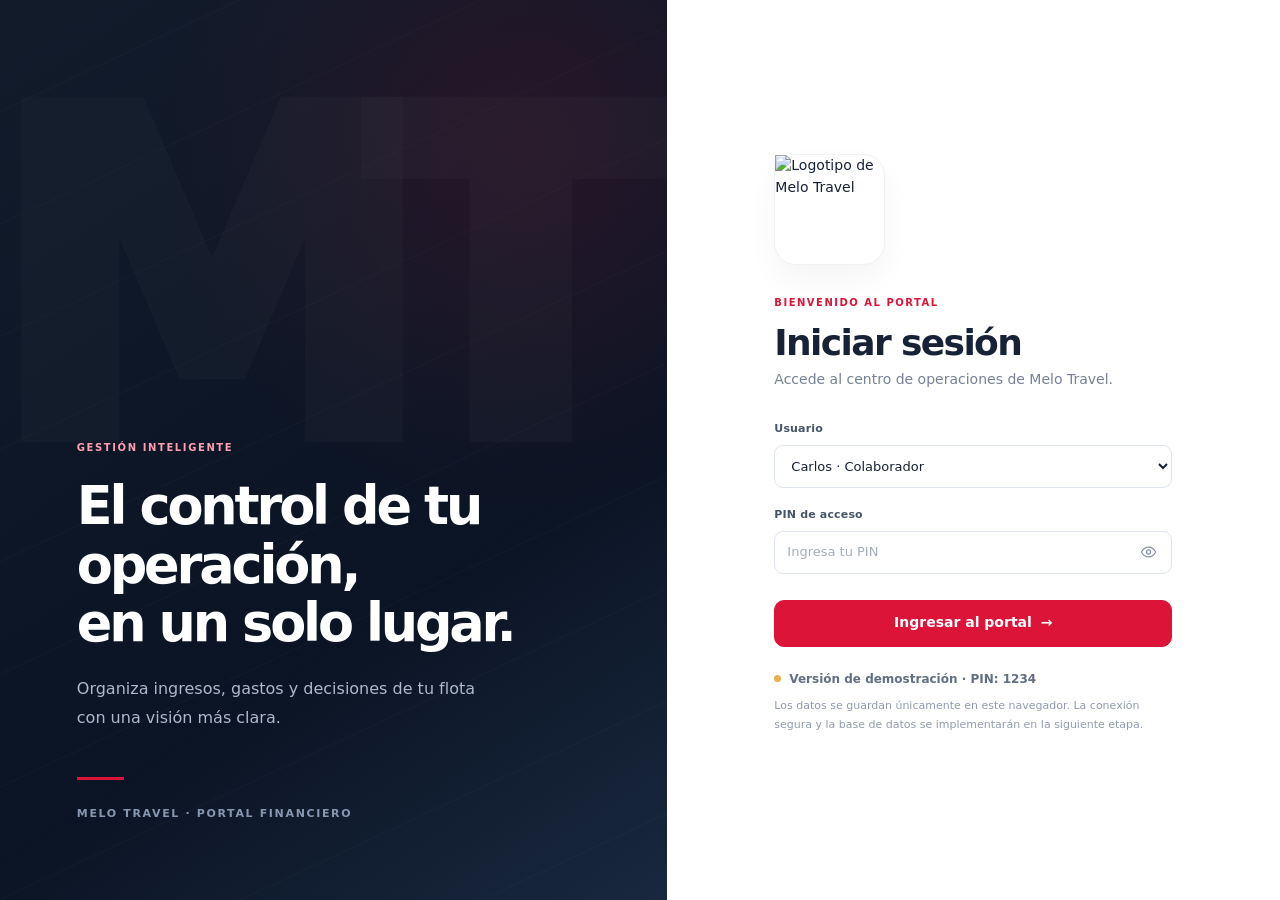
==== commit 738cd2f0: "1234" ====
--- a/index.html
+++ b/index.html
@@ -1,92 +1,43 @@
 <!doctype html>
 <html lang="es">
 <head>
-<meta charset="utf-8"><meta name="viewport" content="width=device-width,initial-scale=1">
-<title>Melo Travel | Panel financiero</title>
-<style>
-:root{--red:#c8102e;--red-dark:#a10d25;--ink:#171717;--muted:#707078;--line:#e7e7eb;--bg:#f6f7f9;--white:#fff;--green:#18794e;--green-bg:#e8f6ee;--amber:#956300;--amber-bg:#fff4d6;--danger:#a61b29;--danger-bg:#fdebed;--radius:16px;--shadow:0 8px 28px rgba(20,20,30,.045)}*{box-sizing:border-box}body{margin:0;background:var(--bg);color:var(--ink);font:14px/1.5 Inter,ui-sans-serif,system-ui,-apple-system,BlinkMacSystemFont,"Segoe UI",sans-serif}button,input,select,textarea{font:inherit}button{cursor:pointer}.hidden{display:none!important}.login-screen{min-height:calc(100vh - 34px);display:grid;place-items:center;padding:28px;background:radial-gradient(ellipse at 8% 10%,#fce7eb 0,transparent 35%),radial-gradient(ellipse at 92% 90%,#ececef 0,transparent 38%),var(--bg)}.login-card{width:min(100%,420px);padding:36px;background:#fff;border:1px solid var(--line);border-radius:24px;box-shadow:0 24px 70px #1b1b2414}.logo{width:46px;height:46px;background:var(--red);color:white;border-radius:14px;display:grid;place-items:center;font-weight:900;letter-spacing:-1px;font-size:17px;box-shadow:0 8px 18px #c8102e30}.logo.large{width:58px;height:58px;border-radius:18px;font-size:20px;margin:0 auto 16px}.login-brand{text-align:center;margin-bottom:28px}.login-brand h1{font-size:26px;letter-spacing:-1px;margin:0}.login-brand p{margin:5px 0 0;color:var(--muted);font-size:13px}.field{display:flex;flex-direction:column;gap:7px;margin-bottom:17px}.field label{font-size:12px;font-weight:750;color:#414149}.field input,.field select,.field textarea,.filter-input{width:100%;padding:12px 13px;border:1px solid #dedee4;border-radius:10px;background:white;outline:none;color:var(--ink)}.field input:focus,.field select:focus,.field textarea:focus,.filter-input:focus{border-color:var(--red);box-shadow:0 0 0 3px #c8102e14}.btn{display:inline-flex;align-items:center;justify-content:center;gap:8px;padding:10px 14px;border:1px solid var(--line);border-radius:10px;background:#fff;color:var(--ink);font-weight:750;transition:.15s}.btn:hover{transform:translateY(-1px);box-shadow:0 4px 12px #1111110c}.btn-primary{background:var(--red);border-color:var(--red);color:white}.btn-primary:hover{background:var(--red-dark)}.btn-block{width:100%;padding:12px}.btn-sm{padding:7px 10px;font-size:12px}.btn-ghost{background:transparent;color:white;border-color:#ffffff30}.btn-approve{background:var(--green-bg);color:var(--green);border-color:#bde4cd}.btn-reject{background:var(--danger-bg);color:var(--danger);border-color:#f2c5cb}.login-hint{font-size:11px;color:var(--muted);text-align:center;margin:16px 0 0}.app{min-height:calc(100vh - 34px)}.topbar{height:76px;background:#171717;color:white;display:flex;align-items:center;justify-content:space-between;padding:0 clamp(18px,4vw,44px);gap:16px}.brand{display:flex;align-items:center;gap:12px}.brand h1{font-size:18px;letter-spacing:-.4px;margin:0}.brand p{font-size:10px;color:#b7b7bc;letter-spacing:.13em;text-transform:uppercase;margin:2px 0 0}.top-actions{display:flex;align-items:center;gap:12px}.user-chip{font-size:12px;color:#f5f5f5;background:#ffffff14;border:1px solid #ffffff1c;border-radius:999px;padding:7px 11px}.layout{display:grid;grid-template-columns:240px minmax(0,1fr);max-width:1600px;margin:auto;min-height:calc(100vh - 110px)}.sidebar{padding:22px 14px;background:white;border-right:1px solid var(--line);display:flex;flex-direction:column;gap:5px}.nav-label{padding:5px 12px 10px;color:#a0a0a8;font-size:10px;font-weight:800;letter-spacing:.13em;text-transform:uppercase}.nav-button{display:flex;align-items:center;gap:11px;width:100%;padding:12px;border-radius:10px;text-align:left;color:#575760;font-weight:650;background:transparent;border:0}.nav-button .ico{width:21px;text-align:center;font-size:17px}.nav-button:hover{background:#f7f7f9}.nav-button.active{background:#fff0f2;color:var(--red);font-weight:800}.nav-count{margin-left:auto;font-size:11px;border-radius:999px;background:#fbe0e4;color:var(--red);padding:2px 7px}.sidebar-note{margin-top:auto;border:1px solid var(--line);border-radius:13px;padding:14px;background:#fafafa;color:var(--muted);font-size:11px}.sidebar-note strong{display:block;color:#222;margin-bottom:5px}.sidebar-note ol{margin:0;padding-left:17px;line-height:1.9}main{padding:clamp(20px,3vw,38px);min-width:0}.page-head{display:flex;align-items:flex-start;justify-content:space-between;gap:18px;margin-bottom:22px}.eyebrow{font-size:10px;font-weight:850;letter-spacing:.14em;text-transform:uppercase;color:var(--red)}h2{font-size:28px;letter-spacing:-.9px;line-height:1.15;margin:5px 0 6px}.page-head p{margin:0;color:var(--muted);font-size:13px}.cards{display:grid;grid-template-columns:repeat(4,minmax(0,1fr));gap:14px;margin-bottom:18px}.metric,.panel{background:white;border:1px solid var(--line);border-radius:var(--radius);box-shadow:var(--shadow);min-width:0}.metric{padding:18px}.metric-top{display:flex;justify-content:space-between;align-items:center;gap:8px;color:var(--muted);font-weight:700;font-size:12px}.metric-icon{width:34px;height:34px;display:grid;place-items:center;background:#f6f6f7;border-radius:10px;color:var(--red);font-size:17px}.metric-value{font-size:clamp(19px,2vw,27px);font-weight:850;letter-spacing:-.8px;margin:15px 0 4px;overflow-wrap:anywhere}.metric-foot{font-size:11px;color:var(--muted)}.panel{padding:20px;margin-bottom:18px}.panel-head{display:flex;justify-content:space-between;align-items:center;gap:12px;margin-bottom:17px;flex-wrap:wrap}.panel-head h3{font-size:15px;margin:0;letter-spacing:-.25px}.panel-head p{font-size:12px;color:var(--muted);margin:3px 0 0}.notice{display:flex;align-items:center;gap:11px;padding:13px 15px;background:var(--amber-bg);border:1px solid #f1dfa8;border-radius:12px;color:var(--amber);font-size:12px;margin-bottom:18px}.notice strong{display:block;color:#765100}.notice .btn{margin-left:auto;white-space:nowrap}.grid-two{display:grid;grid-template-columns:minmax(0,1.2fr) minmax(280px,.8fr);gap:18px;margin-bottom:18px}.bar-row{display:grid;grid-template-columns:100px minmax(20px,1fr) 100px;align-items:center;gap:10px;margin:15px 0;font-size:12px}.bar-label{color:var(--muted);font-weight:700}.bar-track{height:8px;border-radius:99px;background:#f0f0f2;overflow:hidden}.bar-fill{height:100%;border-radius:99px}.income{background:#188653}.expense{background:var(--red)}.bar-value{text-align:right;font-weight:800;font-variant-numeric:tabular-nums}.status-row{display:flex;align-items:center;justify-content:space-between;padding:15px 0;border-bottom:1px solid var(--line)}.status-row:last-child{border:0}.status-label{display:flex;align-items:center;gap:9px;font-weight:700;font-size:13px}.status-dot{width:8px;height:8px;border-radius:50%}.status-row strong{font-size:21px}.table-wrap{overflow:auto}table{width:100%;border-collapse:collapse;min-width:660px;font-size:12px}th{text-align:left;padding:10px 12px;color:#85858e;font-size:10px;text-transform:uppercase;letter-spacing:.08em;border-bottom:1px solid var(--line);white-space:nowrap}td{padding:13px 12px;border-bottom:1px solid #efeff2;vertical-align:middle}tbody tr{cursor:pointer}tbody tr:hover{background:#fafafd}tbody tr:last-child td{border-bottom:0}.money{font-weight:800;white-space:nowrap;font-variant-numeric:tabular-nums}.subtext{font-size:10px;color:var(--muted);margin-top:3px}.pill{display:inline-flex;align-items:center;gap:6px;padding:5px 9px;border-radius:999px;font-size:10px;font-weight:800;white-space:nowrap}.pill:before{content:'';width:6px;height:6px;border-radius:50%;background:currentColor}.pill.approved{background:var(--green-bg);color:var(--green)}.pill.pending{background:var(--amber-bg);color:var(--amber)}.pill.rejected{background:var(--danger-bg);color:var(--danger)}.form-grid{display:grid;grid-template-columns:repeat(2,minmax(0,1fr));gap:0 16px}.field.full{grid-column:1/-1}.field textarea{min-height:88px;resize:vertical}.upload-box{padding:17px;border:1px dashed #c9c9d0;border-radius:12px;background:#fafafa}.preview-list,.evidence-grid{display:flex;gap:9px;flex-wrap:wrap;margin-top:10px}.preview-list img,.evidence-grid img{width:86px;height:70px;object-fit:cover;border-radius:8px;border:1px solid var(--line)}.form-actions{display:flex;justify-content:flex-end;gap:9px;padding-top:18px;border-top:1px solid var(--line);margin-top:6px}.review-layout{display:grid;grid-template-columns:minmax(0,1fr) minmax(300px,.9fr);gap:18px}.review-card{display:block;width:100%;text-align:left;border:1px solid var(--line);background:white;border-radius:13px;padding:15px;margin-bottom:10px}.review-card.selected,.review-card:hover{border-color:#e2a0ac;box-shadow:0 0 0 3px #c8102e0b}.review-title{display:flex;justify-content:space-between;gap:12px}.review-title h4{margin:0 0 3px;font-size:13px}.review-title p{margin:0;color:var(--muted);font-size:11px}.review-amount{font-weight:850;font-size:15px;white-space:nowrap}.review-meta{display:flex;flex-wrap:wrap;gap:6px;margin:12px 0}.meta-chip{font-size:10px;font-weight:700;color:#65656f;background:#f4f4f6;border-radius:7px;padding:5px 8px}.detail-block{margin-top:17px}.detail-block h4{font-size:10px;letter-spacing:.1em;color:var(--muted);text-transform:uppercase;margin:0 0 7px}.detail-block p{font-size:12px;line-height:1.8;margin:0}.approval-actions{display:flex;gap:8px;margin-top:18px}.filter-row{display:flex;flex-wrap:wrap;gap:9px;margin-bottom:16px}.filter-row .filter-input{flex:1;min-width:180px;width:auto}.empty{text-align:center;padding:36px 14px;color:var(--muted)}.empty strong{display:block;color:#282830}.modal-backdrop{position:fixed;inset:0;z-index:50;background:#10101480;display:grid;place-items:center;padding:18px}.modal{width:min(100%,650px);max-height:90vh;overflow:auto;background:white;border-radius:18px;box-shadow:0 24px 90px #0003}.modal-head,.modal-foot{padding:17px 21px;border-bottom:1px solid var(--line);display:flex;justify-content:space-between;align-items:center;gap:10px}.modal-head h3{margin:0}.modal-body{padding:21px}.modal-foot{border-top:1px solid var(--line);border-bottom:0;justify-content:flex-end;background:#fafafa}.modal-close{border:0;background:transparent;font-size:22px}.toast{position:fixed;z-index:100;bottom:22px;right:22px;padding:13px 17px;background:#171717;color:white;border-radius:11px;box-shadow:0 12px 30px #0002;border-left:4px solid var(--red);font-size:12px}.toast.success{border-color:#20a366}.toast.error{border-color:#ef4444}.footnote{font-size:10px;color:var(--muted);margin-top:14px}@media(max-width:1100px){.cards{grid-template-columns:repeat(2,minmax(0,1fr))}.grid-two,.review-layout{grid-template-columns:1fr}}@media(max-width:720px){.topbar{height:auto;min-height:74px;padding:14px 17px;flex-wrap:wrap}.top-actions{margin-left:auto}.layout{grid-template-columns:1fr}.sidebar{flex-direction:row;overflow:auto;padding:8px;gap:4px;border-right:0;border-bottom:1px solid var(--line)}.nav-label,.sidebar-note{display:none}.nav-button{width:auto;white-space:nowrap;padding:9px 11px;font-size:12px}.nav-button .ico{display:none}main{padding:20px 13px 30px}.page-head{flex-direction:column}h2{font-size:25px}.cards{gap:9px}.metric{padding:13px}.metric-value{font-size:19px}.metric-top{font-size:11px}.metric-foot{font-size:10px}.panel{padding:15px}.form-grid{grid-template-columns:1fr}.field.full{grid-column:auto}.bar-row{grid-template-columns:75px minmax(20px,1fr) 85px;gap:7px}.notice{align-items:flex-start;flex-wrap:wrap}.notice .btn{margin-left:0}.user-chip{font-size:10px}.login-card{padding:28px 22px}}
+  <meta charset="utf-8">
+  <meta name="viewport" content="width=device-width, initial-scale=1, viewport-fit=cover">
+  <meta name="theme-color" content="#131c2d">
+  <meta name="description" content="Melo Travel | Portal de control financiero y gestión de movimientos.">
+  <title>Melo Travel | Control financiero</title>
+  <link rel="icon" type="image/png" href="./assets/favicon.png">
+  <link rel="stylesheet" href="./styles.css">
+  <script src="./app.js" defer></script>
+</head>
+<body>
+  <div id="loginScreen" class="login-screen">
+    <div class="login-decoration"><div class="brand-watermark">MT</div><div class="login-decoration-content"><span class="eyebrow light">GESTIÓN INTELIGENTE</span><h1>El control de tu operación,<br>en un solo lugar.</h1><p>Organiza ingresos, gastos y decisiones de tu flota con una visión más clara.</p><div class="login-decoration-line"></div><span>MELO TRAVEL · PORTAL FINANCIERO</span></div></div>
+    <div class="login-side"><div class="login-shell"><div class="login-logo-wrap"><img src="./assets/logo-melo-travel.png" alt="Logotipo de Melo Travel"></div><span class="login-eyebrow">BIENVENIDO AL PORTAL</span><h2>Iniciar sesión</h2><p class="login-copy">Accede al centro de operaciones de Melo Travel.</p><form id="loginForm" autocomplete="off"><div class="field"><label for="loginUser">Usuario</label><div class="input-holder"><select id="loginUser" required><option value="carlos">Carlos · Colaborador</option><option value="junior">Junior · Colaborador</option><option value="jhonatan">Jhonatan · Colaborador</option><option value="admin">Administración · Aprobador</option></select></div></div><div class="field"><label for="loginPin">PIN de acceso</label><div class="input-holder password-holder"><input id="loginPin" type="password" inputmode="numeric" maxlength="4" placeholder="Ingresa tu PIN" required><button type="button" class="show-password" id="togglePin" aria-label="Mostrar u ocultar PIN"></button></div></div><button type="submit" class="btn btn-primary btn-wide login-submit">Ingresar al portal <span aria-hidden="true">→</span></button></form><div class="login-info"><span class="dot"></span> Versión de demostración · PIN: 1234</div><p class="login-disclaimer">Los datos se guardan únicamente en este navegador. La conexión segura y la base de datos se implementarán en la siguiente etapa.</p></div></div>
+  </div>
 
-.sidebar .nav-button{transition:background .18s ease,color .18s ease,transform .18s ease}.sidebar .nav-button:active{transform:scale(.98)}.topbar{position:sticky;top:0;z-index:20;box-shadow:0 4px 18px #00000012}.panel,.metric,.login-card{transition:box-shadow .18s ease,border-color .18s ease}.metric:hover{border-color:#d9d9df;box-shadow:0 12px 30px #1717170b}.dashboard-filter-grid{display:grid;grid-template-columns:repeat(4,minmax(0,1fr));gap:0 14px}.dashboard-filter-grid .field{margin-bottom:8px}.dashboard-filter-grid [hidden]{display:none!important}.dashboard-search{grid-column:1/-1}.dashboard-filters{padding-bottom:12px}.dashboard-analytics{grid-template-columns:minmax(0,1fr)}
-@media(max-width:900px){.dashboard-filter-grid{grid-template-columns:repeat(2,minmax(0,1fr))}.dashboard-search{grid-column:1/-1}}
-@media(max-width:720px){.layout,.layout.sidebar-collapsed{grid-template-columns:minmax(0,1fr)}.sidebar{display:flex;flex-direction:column;overflow:visible;padding:14px;border-right:0;border-bottom:1px solid var(--line)}.nav-button{width:100%;white-space:normal}.nav-button .ico{display:inline-block}.dashboard-filter-grid{grid-template-columns:1fr}.dashboard-search{grid-column:auto}topbar{align-items:center}.brand{min-width:0}.brand h1{font-size:16px}}
-
-/* Ajustes de interfaz: mayor legibilidad y mejor uso del espacio */
-body{font-size:15px}
-h2{font-size:30px}
-.page-head p,.panel-head p{font-size:14px}
-.field label{font-size:13px}
-.field input,.field select,.field textarea,.filter-input{font-size:15px;min-height:46px}
-.login-screen{min-height:100vh;width:100%;display:grid;place-items:center;padding:32px 20px}
-.login-card{width:min(100%,460px);margin:auto;padding:40px}
-.login-brand h1{font-size:29px}
-.login-brand p{font-size:14px}
-.btn-primary{min-height:48px;font-size:16px}
-.dashboard-filter-grid{grid-template-columns:repeat(3,minmax(0,1fr));gap:16px}
-.dashboard-search{grid-column:1/-1}
-.dashboard-filters{padding:24px}
-.panel-head{gap:20px}
-.layout{position:relative}
-main{padding:clamp(24px,3.5vw,48px)}
-.metric,.panel{border-radius:18px}
-@media(max-width:1000px){.dashboard-filter-grid{grid-template-columns:repeat(2,minmax(0,1fr))}.dashboard-search{grid-column:1/-1}}
-@media(max-width:720px){
- .login-screen{padding:18px}.login-card{padding:30px 24px}
- .dashboard-filter-grid{grid-template-columns:1fr}.dashboard-search{grid-column:auto}.dashboard-filters{padding:20px}
- .layout{grid-template-columns:minmax(0,1fr)}
- .sidebar{display:flex;flex-direction:row;align-items:stretch;overflow-x:auto;padding:9px;gap:6px;border-right:0;border-bottom:1px solid var(--line)}
- .nav-label,.sidebar-note{display:none}
- .nav-button{flex:0 0 auto;width:auto;white-space:nowrap;padding:10px 12px;font-size:12px}
- .nav-button .ico{display:inline-block}
- main{padding:20px 13px 30px}.page-head{flex-direction:column}h2{font-size:25px}
- .cards{gap:9px}.metric{padding:13px}.metric-value{font-size:19px}.metric-top{font-size:11px}.metric-foot{font-size:10px}
- .panel{padding:15px}.form-grid{grid-template-columns:1fr}.field.full{grid-column:auto}
- .bar-row{grid-template-columns:75px minmax(20px,1fr) 85px;gap:7px}
- .notice{align-items:flex-start;flex-wrap:wrap}.notice .btn{margin-left:0}.user-chip{font-size:10px}.topbar{align-items:center}.brand{min-width:0}.brand h1{font-size:16px}
-}
-
-</style>
-</head><body>
-<section id="loginScreen" class="login-screen"><div class="login-card"><div class="login-brand"><div class="logo large">MT</div><h1>Melo Travel</h1><p>Portal de control financiero</p></div><form id="loginForm"><div class="field"><label for="loginUser">Usuario</label><select id="loginUser" required><option value="carlos" selected>Carlos · Colaborador</option><option value="junior">Junior · Colaborador</option><option value="jhonatan">Jhonatan · Colaborador</option><option value="admin">Administración · Aprobador</option></select></div><div class="field"><label for="loginPin">PIN de acceso</label><input id="loginPin" type="password" inputmode="numeric" maxlength="4" placeholder="1234" required></div><button class="btn btn-primary btn-block" type="submit">Ingresar al portal →</button></form></div></section>
-<div id="app" class="app hidden"><header class="topbar"><div class="brand"><div class="logo">MT</div><div><h1>Melo Travel</h1><p>Control financiero de operaciones</p></div></div><div class="top-actions"><span class="user-chip" id="userChip">—</span><button class="btn btn-ghost btn-sm" id="logoutBtn">Salir ↗</button></div></header><div class="layout"><aside class="sidebar"><div class="nav-label">Espacio de trabajo</div><button class="nav-button active" data-page="dashboard"><span class="ico" aria-hidden="true">▦</span><span class="nav-text">Resumen general</span></button><button class="nav-button" data-page="new"><span class="ico" aria-hidden="true">＋</span><span class="nav-text">Registrar movimiento</span></button><button class="nav-button" data-page="review"><span class="ico" aria-hidden="true">✓</span><span class="nav-text">Revisiones</span> <span id="pendingNavCount" class="nav-count">0</span></button><button class="nav-button" data-page="history"><span class="ico" aria-hidden="true">☷</span><span class="nav-text">Historial</span></button><div class="sidebar-note"><strong>Flujo de aprobación</strong><ol><li>Colaborador registra</li><li>Adjunta evidencia</li><li>Administración revisa</li><li>Solo lo aprobado suma</li></ol></div></aside><main id="main"></main></div></div><div id="modalRoot"></div><div id="toastRoot"></div>
-<script>
-(()=>{'use strict';const $=(s,r=document)=>r.querySelector(s),$$=(s,r=document)=>[...r.querySelectorAll(s)];const money=n=>new Intl.NumberFormat('es-PE',{style:'currency',currency:'PEN'}).format(Number(n)||0);const dateFmt=s=>{if(!s)return'—';return new Date(s+'T12:00:00').toLocaleDateString('es-PE',{day:'2-digit',month:'short',year:'numeric'})};const today=()=>new Date().toISOString().slice(0,10);const esc=s=>String(s??'').replace(/[&<>"']/g,c=>({'&':'&amp;','<':'&lt;','>':'&gt;','"':'&quot;',"'":'&#39;'}[c]));const CATEGORIES={expense:['Combustible','Mantenimiento','Repuestos','Neumáticos','Peajes','Lavado','Seguro / SOAT','Revisión técnica','Compras','Personal','Otro'],income:['Servicio de transporte','Fletes / carga','Alquiler de unidad','Otro']};const VEHICLES=['Vanche','Camión JAC','Sunray','General / oficina'];const USERS=[{id:'carlos',name:'Carlos',role:'employee'},{id:'junior',name:'Junior',role:'employee'},{id:'jhonatan',name:'Jhonatan',role:'employee'},{id:'admin',name:'Administración',role:'approver'}];const ACCESS_PIN='1234';let currentUser=null,page='dashboard',selectedReview=null,historyFilter='Todos',searchText='',draftEvidence=[],toastTimer;let dashboardPeriod='all',dashboardVehicle='Todos',dashboardDate=new Date().toISOString().slice(0,10),dashboardMonth=new Date().toISOString().slice(0,7),dashboardYear=String(new Date().getFullYear()),dashboardSearch='',sidebarCollapsed=false;let records=[{id:1001,date:'2026-10-17',type:'Egreso',category:'Combustible',vehicle:'Camión JAC',amount:183.1,description:'Abastecimiento para servicio a Lima',vendor:'Grifo Lima Norte',payment:'Efectivo',submitter:'Carlos',status:'approved',notes:'Combustible para recorrido programado.',evidence:[]},{id:1002,date:'2026-10-18',type:'Ingreso',category:'Servicio de transporte',vehicle:'Vanche',amount:800,description:'Servicio de transporte a Chala',vendor:'Cliente de servicio',payment:'Transferencia',submitter:'Junior',status:'approved',notes:'Servicio completado.',evidence:[]},{id:1003,date:'2026-10-19',type:'Egreso',category:'Repuestos',vehicle:'Vanche',amount:250,description:'Compra de repuestos menores',vendor:'Repuestos Central',payment:'Yape / Plin',submitter:'Carlos',status:'pending',notes:'Repuestos para revisión del sistema de frenos.',evidence:[]},{id:1004,date:'2026-10-19',type:'Egreso',category:'Mantenimiento',vehicle:'Camión JAC',amount:320,description:'Cambio de aceite y filtro',vendor:'Taller JAC',payment:'Efectivo',submitter:'Jhonatan',status:'pending',notes:'Mantenimiento periódico. Confirmar kilometraje.',evidence:[]},{id:1005,date:'2026-10-16',type:'Egreso',category:'Peajes',vehicle:'Sunray',amount:45,description:'Peajes de recorrido',vendor:'Peajes ruta sur',payment:'Efectivo',submitter:'Junior',status:'rejected',notes:'Falta evidencia legible del pago.',evidence:[],rejectionReason:'La foto adjunta está borrosa, no se lee el monto.'}];function toast(msg,type=''){const root=$('#toastRoot');root.innerHTML='';const e=document.createElement('div');e.className='toast '+type;e.textContent=msg;root.append(e);clearTimeout(toastTimer);toastTimer=setTimeout(()=>e.remove(),3200)}function pill(s){const m={approved:['approved','Aprobado'],pending:['pending','Pendiente'],rejected:['rejected','Rechazado']};const [c,l]=m[s]||m.pending;return `<span class="pill ${c}">${l}</span>`}function head(k,t,d,a=''){return `<div class="page-head"><div><div class="eyebrow">${k}</div><h2>${t}</h2><p>${d}</p></div>${a}</div>`}function setPage(p){page=p;$$('.nav-button').forEach(b=>b.classList.toggle('active',b.dataset.page===page));render()}function render(){if(!currentUser){$('#loginScreen').classList.remove('hidden');$('#app').classList.add('hidden');return}$('#loginScreen').classList.add('hidden');$('#app').classList.remove('hidden');$('#userChip').textContent=currentUser.name+' · '+(currentUser.role==='approver'?'Administración':'Colaborador');$('#pendingNavCount').textContent=records.filter(r=>r.status==='pending').length;const main=$('#main');main.innerHTML=page==='dashboard'?dashboard():page==='new'?newForm():page==='review'?review():history();bindPage()}
-function dashboard(){
- const period=dashboardPeriod, vehicle=dashboardVehicle, dateValue=dashboardDate, monthValue=dashboardMonth, yearValue=dashboardYear;
- let scoped=records.filter(r=>r.status==='approved');
- if(period==='day'&&dateValue)scoped=scoped.filter(r=>r.date===dateValue);
- if(period==='month'&&monthValue)scoped=scoped.filter(r=>r.date.slice(0,7)===monthValue);
- if(period==='year'&&yearValue)scoped=scoped.filter(r=>r.date.slice(0,4)===yearValue);
- if(vehicle!=='Todos')scoped=scoped.filter(r=>r.vehicle===vehicle);
- const q=dashboardSearch.trim().toLowerCase();
- if(q)scoped=scoped.filter(r=>[r.description,r.category,r.vendor,r.submitter,r.vehicle,r.type].join(' ').toLowerCase().includes(q));
- const income=scoped.filter(r=>r.type==='Ingreso').reduce((a,r)=>a+Number(r.amount),0);
- const expense=scoped.filter(r=>r.type==='Egreso').reduce((a,r)=>a+Number(r.amount),0);
- const net=income-expense, pending=records.filter(r=>r.status==='pending').length;
- const fleet=VEHICLES.filter(v=>vehicle==='Todos'||v===vehicle).map(name=>({name,income:scoped.filter(r=>r.vehicle===name&&r.type==='Ingreso').reduce((a,r)=>a+Number(r.amount),0),expense:scoped.filter(r=>r.vehicle===name&&r.type==='Egreso').reduce((a,r)=>a+Number(r.amount),0)}));
- const max=Math.max(1,...fleet.map(v=>Math.max(v.income,v.expense)));
- const recent=[...scoped].sort((a,b)=>b.date.localeCompare(a.date)).slice(0,10);
- const years=[...new Set(records.map(r=>r.date.slice(0,4)))].sort().reverse();
- return `${head('Vista general','Estado financiero','Consulta ingresos, egresos y resultados por periodo y vehículo.')}
- <section class="panel dashboard-filters"><div class="panel-head"><div><h3>Filtros del resumen</h3><p>Los indicadores y la comparación se actualizan con los movimientos aprobados.</p></div><button class="btn btn-sm" id="clearDashboardFilters">Limpiar filtros</button></div>
- <div class="dashboard-filter-grid">
- <div class="field"><label for="dashboardPeriod">Periodo</label><select id="dashboardPeriod"><option value="all" ${period==='all'?'selected':''}>Histórico general</option><option value="day" ${period==='day'?'selected':''}>Por día</option><option value="month" ${period==='month'?'selected':''}>Por mes</option><option value="year" ${period==='year'?'selected':''}>Por año</option></select></div>
- <div class="field" id="dashboardDayWrap" ${period==='day'?'':'hidden'}><label for="dashboardDate">Día</label><input id="dashboardDate" type="date" value="${dateValue}"></div>
- <div class="field" id="dashboardMonthWrap" ${period==='month'?'':'hidden'}><label for="dashboardMonth">Mes</label><input id="dashboardMonth" type="month" value="${monthValue}"></div>
- <div class="field" id="dashboardYearWrap" ${period==='year'?'':'hidden'}><label for="dashboardYear">Año</label><select id="dashboardYear">${[...new Set([...years,new Date().getFullYear().toString()])].sort().reverse().map(y=>`<option value="${y}" ${yearValue===y?'selected':''}>${y}</option>`).join('')}</select></div>
- <div class="field"><label for="dashboardVehicle">Vehículo</label><select id="dashboardVehicle"><option value="Todos" ${vehicle==='Todos'?'selected':''}>Todos los vehículos</option>${VEHICLES.map(v=>`<option value="${esc(v)}" ${vehicle===v?'selected':''}>${esc(v)}</option>`).join('')}</select></div>
- <div class="field dashboard-search"><label for="dashboardSearch">Buscar movimiento</label><input id="dashboardSearch" placeholder="Descripción, categoría, proveedor, responsable…" value="${esc(dashboardSearch)}"></div>
- </div><p class="footnote">Periodo: ${period==='day'?(dateValue||'elige un día'):period==='month'?(monthValue||'elige un mes'):period==='year'?yearValue:'todo el histórico'} · Solo se contabilizan movimientos aprobados. Pendientes y rechazados se excluyen.</p></section>
- <section class="cards"><div class="metric"><div class="metric-top">Ingresos aprobados <span class="metric-icon">↙</span></div><div class="metric-value">${money(income)}</div><div class="metric-foot">Según filtros aplicados</div></div><div class="metric"><div class="metric-top">Egresos aprobados <span class="metric-icon">↗</span></div><div class="metric-value">${money(expense)}</div><div class="metric-foot">Según filtros aplicados</div></div><div class="metric"><div class="metric-top">Balance neto <span class="metric-icon">◈</span></div><div class="metric-value" style="color:${net<0?'var(--danger)':'var(--green)'}">${money(net)}</div><div class="metric-foot">Ingresos menos egresos aprobados</div></div><div class="metric"><div class="metric-top">Movimientos contabilizados <span class="metric-icon">▤</span></div><div class="metric-value">${scoped.length}</div><div class="metric-foot">Movimientos aprobados filtrados</div></div></section>
- <section class="grid-two dashboard-analytics"><div class="panel"><div class="panel-head"><div><h3>Resultado por vehículo</h3><p>Comparación del periodo seleccionado</p></div></div>${fleet.map(v=>`<div style="margin:16px 0 20px"><div style="display:flex;justify-content:space-between;gap:8px;font-weight:800;font-size:12px"><span>${esc(v.name)}</span><span>${money(v.income-v.expense)}</span></div><div class="bar-row"><span class="bar-label">Ingresos</span><div class="bar-track"><div class="bar-fill income" style="width:${v.income/max*100}%"></div></div><span class="bar-value">${money(v.income)}</span></div><div class="bar-row"><span class="bar-label">Egresos</span><div class="bar-track"><div class="bar-fill expense" style="width:${v.expense/max*100}%"></div></div><span class="bar-value">${money(v.expense)}</span></div></div>`).join('')||'<div class="empty">No hay datos para este filtro.</div>'}</div>
-</section>
- <section class="panel"><div class="panel-head"><div><h3>Movimientos contabilizados</h3><p>${recent.length} de ${scoped.length} movimientos aprobados coinciden con los filtros.</p></div><button class="btn btn-sm" data-go="history">Ver historial completo →</button></div>${recent.length?`<div class="table-wrap"><table><thead><tr><th>Fecha</th><th>Tipo</th><th>Descripción</th><th>Vehículo</th><th>Responsable</th><th style="text-align:right">Importe</th></tr></thead><tbody>${recent.map(r=>`<tr data-detail="${r.id}"><td>${dateFmt(r.date)}</td><td>${esc(r.type)}</td><td><b>${esc(r.description)}</b><div class="subtext">${esc(r.category)} · ${esc(r.vendor||'Sin proveedor')}</div></td><td>${esc(r.vehicle)}</td><td>${esc(r.submitter)}</td><td class="money" style="text-align:right;color:${r.type==='Ingreso'?'var(--green)':'var(--ink)'}">${r.type==='Ingreso'?'+':'−'}${money(r.amount)}</td></tr>`).join('')}</tbody></table></div>`:'<div class="empty"><strong>No se encontraron movimientos aprobados</strong>Prueba otro periodo, vehículo o búsqueda.</div>'}</section>`;
-}
-function tableRows(rows,short=false){return `<div class="table-wrap"><table><thead><tr>${short?'<th>Fecha</th><th>Movimiento</th><th>Vehículo</th><th>Responsable</th>':'<th>ID / Fecha</th><th>Detalle</th><th>Vehículo</th>'}<th>Estado</th><th style="text-align:right">Importe</th></tr></thead><tbody>${rows.map(r=>`<tr data-detail="${r.id}">${short?`<td>${dateFmt(r.date)}</td><td><b>${esc(r.description)}</b><div class="subtext">${esc(r.category)}</div></td><td>${esc(r.vehicle)}</td><td>${esc(r.submitter)}</td>`:`<td><b>#${r.id}</b><div class="subtext">${dateFmt(r.date)}</div></td><td><b>${esc(r.description)}</b><div class="subtext">${esc(r.category)} · ${esc(r.submitter)}</div></td><td>${esc(r.vehicle)}</td>`}<td>${pill(r.status)}</td><td class="money" style="text-align:right;color:${r.type==='Ingreso'?'var(--green)':'var(--ink)'}">${r.type==='Ingreso'?'+':'−'}${money(r.amount)}</td></tr>`).join('')}</tbody></table></div>`}
-function newForm(){return `${head('Registro de operaciones','Registrar movimiento','Ingresa los datos y adjunta evidencia. El registro quedará pendiente de aprobación.')}<form id="movementForm" class="panel"><div class="panel-head"><div><h3>Datos del movimiento</h3><p>Los campos con * son obligatorios</p></div><span class="pill pending">Pendiente de revisión</span></div><div class="form-grid"><div class="field"><label>Tipo de movimiento *</label><select id="fType"><option value="Egreso">Egreso / gasto</option><option value="Ingreso">Ingreso</option></select></div><div class="field"><label>Fecha *</label><input id="fDate" type="date" value="${today()}" required></div><div class="field"><label>Importe (S/) *</label><input id="fAmount" type="number" min="0.01" step="0.01" placeholder="0.00" required></div><div class="field"><label>Categoría *</label><select id="fCategory" required></select></div><div class="field" id="customCatWrap" style="display:none"><label>Especifique categoría *</label><input id="fCustomCategory" placeholder="Ej. Trámites, pintura"></div><div class="field"><label>Vehículo *</label><select id="fVehicle">${VEHICLES.map(v=>`<option>${v}</option>`).join('')}</select></div><div class="field"><label>Proveedor / cliente</label><input id="fVendor" placeholder="Nombre (opcional)"></div><div class="field"><label>Medio de pago</label><select id="fPayment"><option>Efectivo</option><option>Yape / Plin</option><option>Transferencia</option><option>Tarjeta</option><option>Otro</option></select></div><div class="field full"><label>Descripción *</label><input id="fDescription" placeholder="Ej. Compra de repuestos" required></div><div class="field full"><label>Notas adicionales</label><textarea id="fNotes" placeholder="Información útil para la revisión..."></textarea></div><div class="field full"><label>Evidencias (hasta 3 fotos)</label><div class="upload-box"><input id="fEvidence" type="file" accept="image/*" multiple><div id="previewList" class="preview-list"></div></div></div></div><div class="form-actions"><button type="button" class="btn" data-go="dashboard">Cancelar</button><button type="submit" class="btn btn-primary">Enviar a revisión →</button></div><p class="footnote">Importante: los registros aún no se guardan en una base de datos; al recargar la página se perderán.</p></form>`}
-function review(){const queue=records.filter(r=>r.status==='pending'),current=queue.find(r=>r.id===selectedReview)||queue[0];selectedReview=current?current.id:null;return `${head('Control interno','Revisiones','Verifica los datos y comprobantes antes de tomar una decisión.',`<span class="pill pending">${queue.length} pendientes</span>`)}${currentUser.role!=='approver'?'<div class="notice"><span>🔒</span><div><strong>Acceso de colaborador</strong>Solo el perfil de Administración puede aprobar o rechazar movimientos.</div></div>':''}<div class="review-layout"><section>${queue.length?queue.map(r=>`<button class="review-card ${current&&current.id===r.id?'selected':''}" data-review-id="${r.id}"><div class="review-title"><div><h4>${esc(r.description)}</h4><p>${esc(r.submitter)} · ${dateFmt(r.date)}</p></div><div class="review-amount">${money(r.amount)}</div></div><div class="review-meta"><span class="meta-chip">${r.type}</span><span class="meta-chip">${esc(r.vehicle)}</span><span class="meta-chip">${esc(r.category)}</span></div>${pill(r.status)}</button>`).join(''):'<div class="panel empty"><div style="font-size:28px">✓</div><strong>Todo al día</strong><p>No hay movimientos pendientes.</p></div>'}</section><section class="panel">${current?`<div class="panel-head"><div><h3>Detalle #${current.id}</h3><p>Revisión de movimiento</p></div>${pill(current.status)}</div><div class="eyebrow">${current.type}</div><div style="font-size:28px;font-weight:850;letter-spacing:-1px;margin:3px 0 14px">${money(current.amount)}</div><div class="detail-block"><h4>Descripción</h4><p>${esc(current.description)}</p></div><div class="detail-block"><h4>Información del registro</h4><p><b>Fecha:</b> ${dateFmt(current.date)}<br><b>Vehículo:</b> ${esc(current.vehicle)}<br><b>Registrado por:</b> ${esc(current.submitter)}<br><b>Proveedor:</b> ${esc(current.vendor||'—')}<br><b>Medio de pago:</b> ${esc(current.payment||'—')}<br><b>Notas:</b> ${esc(current.notes||'—')}</p></div><div class="detail-block"><h4>Evidencias</h4>${current.evidence?.length?`<div class="evidence-grid">${current.evidence.map(src=>`<img src="${src}" alt="Comprobante">`).join('')}</div>`:'<div class="upload-box" style="text-align:center;color:var(--muted)">Sin fotos adjuntas</div>'}</div>${current.status==='pending'&&currentUser.role==='approver'?`<div class="approval-actions"><button class="btn btn-approve" data-approve="${current.id}">✓ Aprobar</button><button class="btn btn-reject" data-reject="${current.id}">× Rechazar</button></div>`:''}`:'<div class="empty">Selecciona un movimiento para revisar.</div>'}</section></div>`}
-function history(){let rows=[...records];if(historyFilter!=='Todos')rows=rows.filter(r=>r.status===({Aprobado:'approved',Pendiente:'pending',Rechazado:'rejected'}[historyFilter]));if(searchText)rows=rows.filter(r=>[r.description,r.vehicle,r.submitter,r.vendor,r.category].join(' ').toLowerCase().includes(searchText.toLowerCase()));rows.sort((a,b)=>b.date.localeCompare(a.date));return `${head('Trazabilidad','Historial de movimientos','Consulta y audita ingresos, egresos y estados de aprobación.')}<section class="panel"><div class="filter-row"><input class="filter-input" id="historySearch" placeholder="Buscar por descripción, vehículo o responsable…" value="${esc(searchText)}"><select id="historyFilter" class="filter-input" style="max-width:170px"><option ${historyFilter==='Todos'?'selected':''}>Todos</option><option ${historyFilter==='Aprobado'?'selected':''}>Aprobado</option><option ${historyFilter==='Pendiente'?'selected':''}>Pendiente</option><option ${historyFilter==='Rechazado'?'selected':''}>Rechazado</option></select><button class="btn btn-sm" id="clearFilters">Limpiar filtros</button></div>${rows.length?tableRows(rows):'<div class="empty">No se encontraron movimientos.</div>'}<p class="footnote">Los movimientos mostrados son datos de muestra y todavía no se guardan en una base de datos.</p></section>`}
-function openModal(html){$('#modalRoot').innerHTML=`<div class="modal-backdrop" id="modalBackdrop"><div class="modal"><div class="modal-head"><h3>Detalle del movimiento</h3><button class="modal-close" aria-label="Cerrar">×</button></div><div class="modal-body">${html}</div></div></div>`;$('#modalBackdrop').addEventListener('click',e=>{if(e.target.id==='modalBackdrop')$('#modalRoot').innerHTML=''});$('.modal-close').addEventListener('click',()=>$('#modalRoot').innerHTML='')}function detail(id){const r=records.find(x=>x.id===id);if(!r)return;openModal(`<div class="review-title"><div><div class="eyebrow">${r.type} · #${r.id}</div><div style="font-size:27px;font-weight:850;margin:4px 0">${money(r.amount)}</div></div>${pill(r.status)}</div><div class="detail-block"><h4>Descripción</h4><p>${esc(r.description)}</p></div><div class="detail-block"><h4>Información</h4><p><b>Fecha:</b> ${dateFmt(r.date)}<br><b>Vehículo:</b> ${esc(r.vehicle)}<br><b>Categoría:</b> ${esc(r.category)}<br><b>Registrado por:</b> ${esc(r.submitter)}<br><b>Proveedor:</b> ${esc(r.vendor||'—')}<br><b>Medio de pago:</b> ${esc(r.payment||'—')}</p></div><div class="detail-block"><h4>Notas</h4><p>${esc(r.notes||'Sin notas adicionales')}</p></div>${r.rejectionReason?`<div class="notice" style="margin-top:16px"><div><strong>Motivo del rechazo</strong>${esc(r.rejectionReason)}</div></div>`:''}<div class="detail-block"><h4>Evidencias</h4>${r.evidence?.length?r.evidence.map(src=>`<img src="${src}" style="width:100px;border-radius:8px;margin-right:8px">`).join(''):'<p>Sin fotos adjuntas.</p>'}</div>`)}function decide(id,status,reason=''){if(currentUser.role!=='approver')return toast('No tienes permisos para aprobar.','error');const r=records.find(x=>x.id===id);if(!r||r.status!=='pending')return;r.status=status;r.rejectionReason=reason;r.reviewer=currentUser.name;selectedReview=null;toast(status==='approved'?'Movimiento aprobado.':'Movimiento rechazado.',status==='approved'?'success':'');render()}
-function bindPage(){$$('[data-go]').forEach(b=>b.addEventListener('click',()=>setPage(b.dataset.go)));$$('[data-detail]').forEach(tr=>tr.addEventListener('click',()=>detail(Number(tr.dataset.detail))));$$('[data-review-id]').forEach(b=>b.addEventListener('click',()=>{selectedReview=Number(b.dataset.reviewId);render()}));$$('[data-approve]').forEach(b=>b.addEventListener('click',()=>decide(Number(b.dataset.approve),'approved')));$$('[data-reject]').forEach(b=>b.addEventListener('click',()=>{const id=Number(b.dataset.reject);openModal(`<div class="field"><label>Motivo del rechazo (obligatorio)</label><textarea id="rejectReason" placeholder="Indica qué debe corregirse…"></textarea></div><div style="display:flex;justify-content:flex-end;gap:8px"><button class="btn" id="cancelReject">Cancelar</button><button class="btn btn-reject" id="confirmReject">Confirmar rechazo</button></div>`);$('#cancelReject').onclick=()=>$('#modalRoot').innerHTML='';$('#confirmReject').onclick=()=>{const reason=$('#rejectReason').value.trim();if(!reason)return toast('El motivo es obligatorio.','error');$('#modalRoot').innerHTML='';decide(id,'rejected',reason)}}));const form=$('#movementForm');if(form){const type=$('#fType'),cat=$('#fCategory'),custom=$('#customCatWrap'),customInput=$('#fCustomCategory'),ev=$('#fEvidence');const updateCats=()=>{cat.innerHTML=CATEGORIES[type.value==='Ingreso'?'income':'expense'].map(c=>`<option>${c}</option>`).join('');custom.style.display=cat.value==='Otro'?'flex':'none'};type.addEventListener('change',updateCats);cat.addEventListener('change',()=>custom.style.display=cat.value==='Otro'?'flex':'none');updateCats();ev.addEventListener('change',()=>{const files=[...ev.files];if(files.length>3){toast('Máximo 3 fotos permitidas.','error');ev.value='';return}draftEvidence=[];Promise.all(files.map(f=>new Promise(resolve=>{const rd=new FileReader();rd.onload=()=>resolve(rd.result);rd.readAsDataURL(f)}))).then(urls=>{draftEvidence=urls;$('#previewList').innerHTML=urls.map(src=>`<img src="${src}" alt="Vista previa">`).join('')})});form.addEventListener('submit',e=>{e.preventDefault();const amount=Number($('#fAmount').value),other=cat.value==='Otro',finalCat=other?customInput.value.trim():cat.value;if(amount<=0)return toast('Importe inválido.','error');if(other&&!finalCat)return toast('Especifique la categoría.','error');records.push({id:Math.max(1000,...records.map(r=>r.id))+1,date:$('#fDate').value,type:type.value,category:other?finalCat:cat.value,vehicle:$('#fVehicle').value,amount,description:$('#fDescription').value.trim(),vendor:$('#fVendor').value.trim(),payment:$('#fPayment').value,submitter:currentUser.name,status:'pending',notes:$('#fNotes').value.trim(),evidence:draftEvidence,rejectionReason:''});draftEvidence=[];toast('Movimiento registrado y enviado a revisión.','success');setPage('review')})}const dp=$('#dashboardPeriod');if(dp)dp.addEventListener('change',e=>{dashboardPeriod=e.target.value;render()});const dv=$('#dashboardVehicle');if(dv)dv.addEventListener('change',e=>{dashboardVehicle=e.target.value;render()});const dd=$('#dashboardDate');if(dd)dd.addEventListener('change',e=>{dashboardDate=e.target.value;render()});const dm=$('#dashboardMonth');if(dm)dm.addEventListener('change',e=>{dashboardMonth=e.target.value;render()});const dy=$('#dashboardYear');if(dy)dy.addEventListener('change',e=>{dashboardYear=e.target.value;render()});const ds=$('#dashboardSearch');if(ds)ds.addEventListener('input',e=>{dashboardSearch=e.target.value;const pos=e.target.selectionStart;render();const next=$('#dashboardSearch');if(next){next.focus();next.setSelectionRange(pos,pos)}});const cdf=$('#clearDashboardFilters');if(cdf)cdf.addEventListener('click',()=>{dashboardPeriod='all';dashboardVehicle='Todos';dashboardDate=new Date().toISOString().slice(0,10);dashboardMonth=new Date().toISOString().slice(0,7);dashboardYear=String(new Date().getFullYear());dashboardSearch='';render()});const hs=$('#historySearch');if(hs)hs.addEventListener('input',e=>{searchText=e.target.value;const pos=e.target.selectionStart;render();const next=$('#historySearch');next.focus();next.setSelectionRange(pos,pos)});const hf=$('#historyFilter');if(hf)hf.addEventListener('change',e=>{historyFilter=e.target.value;render()});const clear=$('#clearFilters');if(clear)clear.addEventListener('click',()=>{searchText='';historyFilter='Todos';render()})}
-$('#loginForm').addEventListener('submit',e=>{e.preventDefault();const u=USERS.find(x=>x.id===$('#loginUser').value);if(!u||$('#loginPin').value!==ACCESS_PIN)return toast('Usuario o PIN incorrecto. Verifica el usuario y el PIN.','error');currentUser=u;setPage('dashboard')});$('#logoutBtn').addEventListener('click',()=>{currentUser=null;$('#loginUser').value='';$('#loginPin').value='';render()});$$('.nav-button').forEach(b=>b.addEventListener('click',()=>{setPage(b.dataset.page)}));render();
-})();
-</script></body></html>
+  <div id="app" class="app hidden">
+    <aside class="sidebar" id="sidebar">
+      <div class="sidebar-head"><div class="sidebar-brand-mark"><img src="./assets/logo-melo-travel.png" alt="Melo Travel"></div><div class="sidebar-brand-type"><strong>MELO TRAVEL</strong><span>ADMINISTRACIÓN</span></div></div>
+      <div class="sidebar-scroll"><div class="side-section">ESPACIO DE TRABAJO</div><nav class="side-nav" aria-label="Navegación principal">
+        <button class="nav-button active" data-page="dashboard"><span class="nav-icon" data-icon="layout-dashboard"></span><span>Panel general</span></button>
+        <button class="nav-button" data-page="new"><span class="nav-icon" data-icon="plus-circle"></span><span>Nuevo movimiento</span></button>
+        <button class="nav-button" data-page="review"><span class="nav-icon" data-icon="clipboard-check"></span><span>Aprobaciones</span><span class="nav-count" id="pendingNavCount">0</span></button>
+        <button class="nav-button" data-page="history"><span class="nav-icon" data-icon="list"></span><span>Historial</span></button>
+        <div class="side-section section-second">ANÁLISIS Y GESTIÓN</div>
+        <button class="nav-button" data-page="reports"><span class="nav-icon" data-icon="bar-chart"></span><span>Reportes</span></button>
+        <button class="nav-button" data-page="vehicles"><span class="nav-icon" data-icon="truck"></span><span>Vehículos</span></button>
+      </nav></div>
+      <div class="sidebar-bottom"><div class="demo-sidebar"><span class="sidebar-status-icon">◉</span><div><strong>Modo demostración</strong><span>Datos locales, sin conexión</span></div></div><div class="side-footer">© 2026 Melo Travel</div></div>
+    </aside>
+    <div class="main-shell">
+      <header class="topbar"><div class="topbar-left"><button id="mobileMenu" class="icon-button mobile-menu" title="Abrir menú" aria-label="Abrir menú"></button><div class="breadcrumb"><span>MELO TRAVEL</span><span class="breadcrumb-divider">/</span><strong id="breadcrumbPage">Panel general</strong></div></div><div class="topbar-right"><div class="date-tag" id="todayTag"></div><div class="header-divider"></div><div class="avatar" id="userAvatar">A</div><div class="user-summary"><strong id="userChip">—</strong><span id="userRole">—</span></div><button class="icon-button logout-icon" id="logoutBtn" title="Cerrar sesión" aria-label="Cerrar sesión"></button></div></header>
+      <main id="main" tabindex="-1"></main>
+      <footer class="main-footer"><span>MELO TRAVEL · Gestión operativa</span><span>Versión visual 2.0 · Datos de demostración</span></footer>
+    </div>
+  </div>
+  <div id="mobileOverlay" class="mobile-overlay hidden"></div>
+  <div id="modalRoot"></div>
+  <div id="toastRoot" aria-live="polite"></div>
+</body>
+</html>
--- a/styles.css
+++ b/styles.css
@@ -0,0 +1,20 @@
+:root{--navy:#131c2d;--navy-deep:#0b1423;--red:#db1438;--red-strong:#c9002c;--red-pale:#fff0f3;--bg:#f5f7fb;--surface:#fff;--ink:#172236;--muted:#758197;--line:#e8edf4;--green:#087f59;--green-soft:#e7f7ef;--gold:#a56a0b;--gold-soft:#fff3dd;--blue:#2855b9;--blue-soft:#edf3ff;--radius:17px;--shadow:0 7px 25px rgba(25,38,58,.045);--font:Inter,"Segoe UI",system-ui,-apple-system,BlinkMacSystemFont,sans-serif}
+*{box-sizing:border-box}html{scroll-behavior:smooth}body{margin:0;min-width:320px;background:var(--bg);color:var(--ink);font:14px/1.54 var(--font);-webkit-font-smoothing:antialiased}button,input,select,textarea{font:inherit}button{cursor:pointer}a{color:inherit}svg{display:block}.hidden{display:none!important}.eyebrow{display:inline-flex;font-size:10px;font-weight:850;letter-spacing:.16em;color:var(--red);text-transform:uppercase}.eyebrow.light{color:#ff9fb4}.muted{color:var(--muted)}.main-shell{min-width:0;flex:1}.app{display:flex;min-height:100vh}
+/* LOGIN */
+.login-screen{display:grid;grid-template-columns:minmax(320px,1fr) minmax(480px,.92fr);min-height:100vh;background:white}.login-decoration{position:relative;overflow:hidden;display:flex;align-items:end;background:linear-gradient(147deg,#111b2a 0%,#0b1424 65%,#19283f 100%);padding:clamp(45px,6vw,100px);color:white}.login-decoration:before{content:"";position:absolute;inset:0;background:radial-gradient(circle at 78% 16%,#6c163044 0,transparent 40%),repeating-linear-gradient(155deg,transparent 0 100px,#ffffff04 101px 102px)}.brand-watermark{position:absolute;top:7%;left:-3%;font-size:clamp(200px,35vw,560px);font-weight:1000;line-height:1;color:#ffffff05;letter-spacing:-.15em;pointer-events:none}.login-decoration-content{position:relative;max-width:560px}.login-decoration-content h1{font-size:clamp(36px,4.1vw,64px);line-height:1.12;letter-spacing:-.06em;font-weight:850;margin:19px 0 22px}.login-decoration-content p{max-width:430px;font-size:16px;color:#aeb9cb;line-height:1.8}.login-decoration-line{height:3px;width:47px;background:var(--red);margin:44px 0 22px}.login-decoration-content>span:last-child{font-size:11px;color:#8897b1;letter-spacing:.15em;font-weight:750}.login-side{display:grid;place-items:center;padding:48px 24px}.login-shell{width:min(100%,398px)}.login-logo-wrap{width:111px;height:111px;background:white;border:1px solid #eff1f5;border-radius:22px;display:flex;align-items:center;justify-content:center;margin-bottom:26px;box-shadow:0 14px 30px #101d300b}.login-logo-wrap img{width:100%;height:100%;object-fit:contain}.login-eyebrow{color:var(--red);font-size:10px;letter-spacing:.15em;font-weight:800}.login-shell h2{font-size:36px;letter-spacing:-.045em;line-height:1.15;margin:9px 0 6px}.login-copy{margin:0 0 30px;color:var(--muted);font-size:14px}.login-shell .field{margin-bottom:19px}.login-info{display:flex;align-items:center;gap:8px;margin-top:23px;font-size:12px;font-weight:750;color:#626f82}.login-info .dot{width:7px;height:7px;border-radius:50%;background:#e6b04a}.login-disclaimer{color:#919aad;font-size:11px;line-height:1.7;margin-top:9px}.login-submit{margin-top:7px}.password-holder{position:relative}.password-holder input{padding-right:48px}.show-password{position:absolute;right:7px;top:50%;transform:translateY(-50%);background:transparent;border:0;border-radius:8px;padding:8px;color:#8a95a9}.show-password:hover{background:#f6f7fa}
+/* SIDEBAR */
+.sidebar{width:254px;flex:0 0 254px;position:sticky;top:0;height:100vh;background:var(--navy-deep);color:#fff;display:flex;flex-direction:column;z-index:40}.sidebar-head{padding:28px 19px 29px;display:flex;align-items:center;gap:11px;border-bottom:1px solid #ffffff0d}.sidebar-brand-mark{width:49px;height:49px;border-radius:12px;background:white;display:grid;place-items:center;overflow:hidden;flex-shrink:0}.sidebar-brand-mark img{width:100%;height:100%;object-fit:contain}.sidebar-brand-type{display:flex;flex-direction:column;gap:3px}.sidebar-brand-type strong{font-size:16px;letter-spacing:.04em;white-space:nowrap}.sidebar-brand-type span{color:#8e9ab0;font-weight:750;font-size:9px;letter-spacing:.18em}.sidebar-scroll{padding:26px 11px;overflow-y:auto;flex:1}.side-section{font-size:9px;letter-spacing:.16em;font-weight:850;color:#74819a;padding:0 14px 12px}.side-section.section-second{padding-top:25px}.side-nav{display:flex;flex-direction:column;gap:4px}.nav-button{display:flex;align-items:center;gap:13px;width:100%;padding:12px 13px;min-height:45px;text-align:left;border:1px solid transparent;background:none;border-radius:10px;color:#aab5c8;font-size:13px;font-weight:650;transition:background .16s,color .16s,transform .16s}.nav-button:hover{color:white;background:#ffffff0b}.nav-button.active{background:var(--red);color:white;box-shadow:0 7px 20px #b1082c26}.nav-button:active{transform:scale(.99)}.nav-icon{width:19px;height:19px;display:grid;place-items:center;flex:0 0 19px}.nav-icon svg{width:19px;height:19px}.nav-button>span:nth-child(2){flex:1}.nav-count{border-radius:99px;padding:1px 7px;min-width:22px;text-align:center;font-size:10px;font-weight:850;color:white;background:#fa365f}.nav-button.active .nav-count{background:#ffffff35}.sidebar-bottom{margin-top:auto;padding:18px 15px 20px}.demo-sidebar{border:1px solid #ffffff15;background:#ffffff09;border-radius:12px;display:flex;gap:9px;padding:12px 11px}.demo-sidebar>span{color:#e5a63f}.demo-sidebar div{display:flex;flex-direction:column}.demo-sidebar strong{font-size:11px}.demo-sidebar div span{color:#98a4b7;font-size:10px}.side-footer{color:#58657b;font-size:10px;margin-top:18px;padding-left:6px}
+/* TOP */
+.topbar{height:76px;background:#fff;border-bottom:1px solid var(--line);display:flex;align-items:center;justify-content:space-between;padding:0 clamp(22px,3vw,48px);gap:15px;position:sticky;top:0;z-index:20}.topbar-left,.topbar-right{display:flex;align-items:center;gap:14px}.breadcrumb{display:flex;align-items:center;gap:12px;font-size:12px}.breadcrumb>span:first-child{font-weight:850;color:#a3abbb;letter-spacing:.09em;font-size:10px}.breadcrumb-divider{color:#c4cad7}.breadcrumb strong{font-size:12px;color:var(--ink)}.date-tag{color:#68768e;font-size:12px;font-weight:700;white-space:nowrap}.header-divider{width:1px;height:25px;background:var(--line)}.avatar{width:34px;height:34px;display:grid;place-items:center;background:#e9edf7;color:#24426e;border-radius:50%;font-size:12px;font-weight:850}.user-summary{display:flex;flex-direction:column;gap:0;line-height:1.35}.user-summary strong{font-size:12px}.user-summary span{font-size:10px;color:var(--muted)}.icon-button{width:35px;height:35px;display:grid;place-items:center;flex-shrink:0;border:0;background:transparent;color:#6a7589;border-radius:9px}.icon-button:hover{background:#f3f5fa;color:var(--red)}.mobile-menu{display:none}.logout-icon{margin-left:2px}
+/* COMMON */
+main{width:100%;max-width:1580px;padding:clamp(22px,3vw,46px);margin:auto;min-height:calc(100vh - 131px)}.main-footer{display:flex;justify-content:space-between;gap:12px;color:#a8b1c1;font-size:10px;padding:17px clamp(22px,3vw,48px) 21px}.page-head{display:flex;align-items:flex-start;justify-content:space-between;gap:16px;margin-bottom:24px}.page-head h1{font-size:29px;letter-spacing:-.043em;line-height:1.15;margin:7px 0 7px;font-weight:850}.page-head p{margin:0;color:var(--muted);font-size:13px}.page-head-actions{display:flex;gap:9px;align-items:center;flex-wrap:wrap}.panel,.metric{min-width:0;background:var(--surface);border:1px solid var(--line);border-radius:var(--radius);box-shadow:var(--shadow)}.panel{padding:23px}.panel+.panel{margin-top:18px}.panel-head{display:flex;align-items:center;justify-content:space-between;gap:14px;margin-bottom:18px}.panel-head h3{font-size:15px;font-weight:800;letter-spacing:-.02em;margin:0 0 2px}.panel-head p{color:var(--muted);font-size:11px;margin:0}.panel-head .small-link{font-size:11px;font-weight:800}.btn{display:inline-flex;align-items:center;justify-content:center;gap:9px;min-height:40px;border:1px solid var(--line);padding:10px 15px;border-radius:10px;background:white;color:var(--ink);font-weight:750;font-size:12px;white-space:nowrap;transition:background .16s,transform .16s,box-shadow .16s}.btn:hover{background:#f7f8fb;transform:translateY(-1px);box-shadow:0 5px 11px #141f2e0b}.btn:disabled{opacity:.45;cursor:not-allowed;transform:none}.btn-primary{background:var(--red);border-color:var(--red);color:white}.btn-primary:hover{background:var(--red-strong);border-color:var(--red-strong)}.btn-navy{color:white;background:var(--navy);border-color:var(--navy)}.btn-navy:hover{background:#26344c}.btn-ghost{background:transparent}.btn-wide{width:100%;min-height:47px;font-size:14px}.btn-small{min-height:32px;padding:7px 11px;font-size:11px}.btn-danger{color:#bc1234;border-color:#f2c4cd;background:#fff5f7}.btn-success{color:#087a54;border-color:#bfe5d2;background:#edfaf3}.btn svg{width:16px;height:16px}.field{display:flex;flex-direction:column;gap:7px;margin-bottom:15px;min-width:0}.field label{font-size:11px;letter-spacing:.015em;font-weight:800;color:#46546a}.field input,.field select,.field textarea,.filter-input{display:block;width:100%;min-width:0;min-height:43px;padding:10px 12px;border:1px solid #dfe5ee;border-radius:9px;background:white;color:var(--ink);outline:none;font-size:13px;transition:border-color .16s,box-shadow .16s}.field textarea{min-height:94px;resize:vertical}.field input:focus,.field select:focus,.field textarea:focus,.filter-input:focus{border-color:#e44f6a;box-shadow:0 0 0 3px #db143816}.field input::placeholder,.field textarea::placeholder,.filter-input::placeholder{color:#a5adbb}.input-holder{position:relative}.field-help{color:#9ba6b8;font-size:10px}.form-grid{display:grid;grid-template-columns:repeat(2,minmax(0,1fr));gap:2px 18px}.field.full{grid-column:1/-1}.form-actions{border-top:1px solid var(--line);padding-top:20px;margin-top:7px;display:flex;justify-content:flex-end;gap:9px}.field-inline-grid{display:grid;grid-template-columns:repeat(3,1fr);gap:12px}.small-link{color:var(--red);border:none;background:none;cursor:pointer}.small-link:hover{text-decoration:underline}.pill{display:inline-flex;align-items:center;gap:6px;white-space:nowrap;font-size:10px;font-weight:850;border-radius:99px;padding:5px 9px}.pill:before{content:"";width:6px;height:6px;border-radius:50%;background:currentColor}.pill.approved{background:var(--green-soft);color:var(--green)}.pill.pending{background:var(--gold-soft);color:var(--gold)}.pill.rejected{background:var(--red-pale);color:var(--red)}.pill.info{background:var(--blue-soft);color:var(--blue)}.pill.info:before{display:none}.notice{display:flex;align-items:flex-start;gap:12px;border:1px solid #f6dfb2;border-radius:13px;background:#fffaee;padding:14px 16px;color:#8c5d0b;margin-bottom:18px}.notice strong{font-size:12px;display:block}.notice p{margin:3px 0 0;font-size:11px;color:#9b731e}.notice svg{flex:0 0 auto}.notice.info{background:#f1f5ff;border-color:#dbe5fa;color:#31569c}.notice.info p{color:#697fa4}.notice.is-demo{font-size:11px;margin-top:20px}.empty{text-align:center;padding:40px 20px;color:var(--muted);font-size:12px}.empty-illustration{display:grid;place-items:center;width:52px;height:52px;border-radius:16px;margin:0 auto 13px;background:#f4f6fa;color:#aab4c5}.empty strong{font-size:14px;display:block;margin-bottom:3px;color:#3c4d65}.empty p{margin:0}.split-rule{border:0;border-top:1px solid var(--line);margin:20px 0}.stat-skeleton{min-height:105px}.tab-row{display:flex;align-items:center;gap:8px;flex-wrap:wrap}.tab{background:#f4f6fa;border:1px solid #edf0f5;color:#5d6981;padding:8px 13px;border-radius:8px;font-size:11px;font-weight:800}.tab.active{background:#fff0f3;color:var(--red);border-color:#ffdbe3}
+/* DASHBOARD */
+.welcome-bar{display:flex;align-items:flex-start;justify-content:space-between;gap:15px;margin-bottom:20px}.welcome-bar h1{font-size:29px;margin:7px 0 5px;letter-spacing:-.04em}.welcome-bar p{color:var(--muted);margin:0;font-size:13px}.dashboard-filters{display:flex;align-items:flex-end;gap:11px;flex-wrap:wrap;margin-bottom:20px;padding:15px 17px}.dashboard-filters .field{margin:0;min-width:155px;flex:1}.dashboard-filters .field.search-field{flex:1.5;min-width:210px}.dashboard-filters .field label{font-size:10px}.dashboard-filters .field input,.dashboard-filters .field select{min-height:39px;padding:8px 10px;font-size:12px}.filter-icon{align-self:end}.metrics{display:grid;grid-template-columns:repeat(4,minmax(0,1fr));gap:15px;margin-bottom:20px}.metric{padding:19px 19px 17px;position:relative;overflow:hidden}.metric-kicker{display:flex;align-items:center;justify-content:space-between;color:#68758c;font-size:12px;font-weight:750;gap:7px}.metric-icon{display:grid;place-items:center;width:39px;height:39px;border-radius:12px;background:#ecf7ef;color:var(--green);flex-shrink:0}.metric-icon.red{background:#fff0f3;color:var(--red)}.metric-icon.blue{background:var(--blue-soft);color:var(--blue)}.metric-icon.gold{background:var(--gold-soft);color:var(--gold)}.metric-value{font-size:clamp(21px,2.2vw,30px);font-weight:850;letter-spacing:-.05em;line-height:1.2;white-space:nowrap;margin:14px 0 6px}.metric-foot{color:#9ca8ba;font-size:10px}.metric-value.negative{color:var(--red)}.metric-value.positive{color:var(--green)}.dashboard-chart-grid{display:grid;grid-template-columns:minmax(0,1.7fr) minmax(290px,.85fr);gap:18px;margin-bottom:19px}.bars-chart-wrap{position:relative}.chart-legend{display:flex;gap:15px;font-size:10px;font-weight:750;color:#67738a;align-items:center}.chart-legend span{display:inline-flex;align-items:center;gap:6px}.chart-legend i{display:inline-block;width:8px;height:8px;border-radius:3px;background:var(--green)}.chart-legend .red i{background:var(--red)}.bars-chart{height:206px;display:grid;grid-template-columns:repeat(6,minmax(0,1fr));gap:9px;padding-top:22px;border-bottom:1px solid #e5eaf1;position:relative}.bars-chart:before{content:"";position:absolute;inset:22px 0 0;pointer-events:none;background:repeating-linear-gradient(to top,transparent 0,transparent calc(25% - 1px),#edf1f6 calc(25% - 1px),#edf1f6 25%)}.chart-period{display:flex;flex-direction:column;justify-content:end;align-items:center;position:relative;z-index:1}.bar-pair{width:min(61px,90%);display:flex;justify-content:center;gap:5px;align-items:end;height:100%}.bar{width:30%;border-radius:5px 5px 0 0;min-height:0;transition:height .25s}.bar.income{background:#0b9b6e}.bar.expense{background:#e83d5c}.bar.has-data{min-height:3px}.bar-label{font-size:10px;color:#95a0b1;text-align:center;padding-top:12px}.chart-total{margin-top:27px;display:flex;justify-content:space-between;align-items:center;gap:10px;border-top:1px solid var(--line);padding-top:16px;color:#8090a4;font-size:11px}.chart-total strong{color:var(--ink);font-size:13px}.donut-wrap{display:flex;align-items:center;justify-content:center;padding:9px 0 12px}.donut{width:145px;height:145px;border-radius:50%;display:grid;place-items:center;position:relative}.donut-hole{width:107px;height:107px;background:white;border-radius:50%;display:flex;flex-direction:column;align-items:center;justify-content:center}.donut-hole strong{font-size:20px;font-weight:850;letter-spacing:-.04em}.donut-hole span{font-size:10px;color:#98a4b5}.category-list{display:flex;flex-direction:column;gap:12px;margin-top:3px}.category-line{display:flex;justify-content:space-between;align-items:center;gap:10px;font-size:11px;color:#5b6a80}.category-line b{font-weight:800;color:#34445d;white-space:nowrap}.category-left{display:flex;align-items:center;gap:7px;min-width:0}.category-left i{display:block;width:8px;height:8px;border-radius:99px;flex-shrink:0}.category-left>span{white-space:nowrap;text-overflow:ellipsis;overflow:hidden}.bottom-grid{display:grid;grid-template-columns:minmax(0,1.5fr) minmax(270px,.75fr);gap:18px}.quick-action{display:flex;align-items:center;gap:11px;width:100%;border:1px solid var(--line);border-radius:10px;background:white;padding:11px;margin-bottom:8px;text-align:left;font-size:11px;font-weight:750;color:#455369}.quick-action:hover{background:#f9fafc;border-color:#d7e0ec}.quick-action svg{width:17px;height:17px;color:var(--red)}.quick-action span{flex:1}.quick-action:last-child{margin-bottom:0}.fleet-mini{margin-top:20px;border-top:1px solid var(--line);padding-top:19px}.fleet-line{margin-top:13px}.fleet-line-top{display:flex;justify-content:space-between;align-items:center;gap:5px;font-size:11px;color:#6b7990;margin-bottom:6px}.fleet-line-top strong{color:#34445f;font-size:11px}.progress-track{height:7px;border-radius:20px;background:#eef1f6;overflow:hidden}.progress-bar{height:100%;background:var(--blue);border-radius:20px}.progress-bar.red{background:var(--red)}
+/* TABLES */
+.table-wrap{width:100%;overflow:auto;border:1px solid var(--line);border-radius:11px}.table-wrap table{width:100%;border-collapse:collapse;min-width:660px}.table-wrap th{text-transform:uppercase;letter-spacing:.06em;color:#939fb1;font-weight:850;font-size:9px;text-align:left;padding:13px 13px;background:#fafbfc;border-bottom:1px solid var(--line)}.table-wrap td{border-bottom:1px solid #eff2f6;padding:12px 13px;font-size:11px;color:#56637b;vertical-align:middle}.table-wrap tr:last-child td{border-bottom:0}.table-wrap tbody tr{cursor:pointer}.table-wrap tbody tr:hover{background:#fbfcfe}.table-wrap td strong{color:#263550;font-weight:800}.text-right{text-align:right!important}.amount{font-weight:850;color:var(--ink)!important;white-space:nowrap}.amount.income-text{color:var(--green)!important}.amount.expense-text{color:var(--red)!important}.row-sub{color:#9aa6b8;font-size:10px;margin-top:2px;max-width:250px}.thin-id{color:#a1acbb;font-size:10px;font-weight:750}
+/* REVIEW, FORMS & REPORTS */
+.review-layout{display:grid;grid-template-columns:minmax(265px,.86fr) minmax(350px,1.14fr);gap:18px}.review-item{width:100%;display:block;text-align:left;background:white;border:1px solid var(--line);padding:15px;border-radius:12px;margin-bottom:9px}.review-item:hover,.review-item.selected{border-color:#e6a0ae;box-shadow:0 0 0 3px #db14380a}.review-item-top{display:flex;justify-content:space-between;gap:12px}.review-item-title{font-weight:800;font-size:12px;max-width:250px}.review-item-sub{color:var(--muted);font-size:10px;margin-top:4px}.review-item-amount{font-size:15px;font-weight:850;white-space:nowrap}.review-item-bottom{display:flex;align-items:center;gap:7px;margin-top:12px}.tag{background:#f3f5f9;border-radius:7px;padding:4px 7px;color:#738096;font-size:10px;font-weight:700}.review-details{min-height:420px}.review-details h2{font-size:27px;letter-spacing:-.05em;margin:3px 0 16px}.detail-grid{display:grid;grid-template-columns:repeat(2,minmax(0,1fr));gap:17px 12px}.detail-item strong{font-size:10px;text-transform:uppercase;letter-spacing:.04em;color:#9ca8b9;display:block;margin-bottom:3px}.detail-item span{font-size:12px;color:#36465f;word-break:break-word}.detail-block{margin:18px 0}.detail-block h4{color:#8e9baf;text-transform:uppercase;font-size:10px;letter-spacing:.1em;margin:0 0 8px}.detail-block p{font-size:12px;margin:0;color:#475870;line-height:1.85}.approval-actions{display:flex;gap:9px;flex-wrap:wrap;border-top:1px solid var(--line);padding-top:19px;margin-top:19px}.upload-box{border:1px dashed #ccd6e3;border-radius:11px;padding:20px;background:#fafbfd}.upload-box input{min-height:auto;padding:0;border:0;background:transparent;width:100%}.upload-box input:focus{box-shadow:none}.preview-list,.evidence-grid{display:flex;flex-wrap:wrap;gap:11px;margin-top:12px}.preview-item{position:relative;width:100px;height:82px;border:1px solid var(--line);border-radius:9px;overflow:hidden}.preview-item img{width:100%;height:100%;object-fit:cover}.preview-item button{position:absolute;top:4px;right:4px;background:#101b2ae6;color:white;border:0;width:21px;height:21px;border-radius:50%;font-size:12px}.evidence-image{width:98px;height:80px;object-fit:cover;cursor:zoom-in;border-radius:9px;border:1px solid var(--line)}.table-filter-row{display:flex;flex-wrap:wrap;gap:10px;margin-bottom:17px}.table-filter-row .filter-input{flex:1 1 145px;width:auto;min-height:39px;font-size:12px}.table-filter-row .filter-input.search{flex:2 1 230px}.table-filter-row .btn{min-height:39px}.sub-panel{border:1px solid var(--line);border-radius:13px;padding:17px;background:#fff}.report-cards{display:grid;grid-template-columns:repeat(3,1fr);gap:15px;margin-bottom:18px}.report-card{border:1px solid var(--line);border-radius:14px;padding:18px;background:white}.report-card>span{color:var(--muted);font-size:11px;font-weight:750}.report-card strong{display:block;font-weight:850;letter-spacing:-.04em;font-size:24px;margin-top:7px}.report-row{display:flex;justify-content:space-between;gap:8px;font-size:12px;padding:13px 0;border-bottom:1px solid var(--line)}.report-row:last-child{border-bottom:0}.report-row span{color:#687891}.report-row strong{color:#2f415c}.vehicle-cards{display:grid;grid-template-columns:repeat(2,minmax(0,1fr));gap:16px}.vehicle-card{padding:21px}.vehicle-card-header{display:flex;gap:13px;align-items:center;margin-bottom:18px}.vehicle-icon{width:43px;height:43px;border-radius:12px;background:#f1f4fb;color:#3b5b9b;display:grid;place-items:center}.vehicle-card-header strong{font-size:14px}.vehicle-card-header span{font-size:11px;color:var(--muted);display:block}.vehicle-values{display:grid;grid-template-columns:repeat(3,1fr);gap:8px}.vehicle-values span{font-size:10px;color:#9ba6b7}.vehicle-values strong{font-size:14px;display:block;white-space:nowrap;letter-spacing:-.035em}.vehicle-values .negative{color:var(--red)}.vehicle-values .positive{color:var(--green)}.mini-note{color:#a4aebb;font-size:10px;margin-top:14px}.lightbox{position:fixed;inset:0;z-index:100;background:#0d1426e8;display:grid;place-items:center;padding:45px 15px;cursor:zoom-out}.lightbox img{max-width:100%;max-height:85vh;object-fit:contain;border-radius:10px}.lightbox button{position:absolute;right:22px;top:14px;border:0;background:#ffffff19;color:#fff;font-size:24px;border-radius:9px;width:40px;height:40px}.modal-backdrop{position:fixed;inset:0;background:#0b1423a8;z-index:80;display:grid;place-items:center;padding:16px}.modal{background:white;border-radius:17px;width:min(100%,620px);max-height:90vh;overflow:auto;box-shadow:0 35px 100px #0003}.modal-head{display:flex;align-items:center;justify-content:space-between;border-bottom:1px solid var(--line);padding:17px 21px}.modal-head h3{margin:0;font-size:15px}.modal-body{padding:21px}.modal-footer{border-top:1px solid var(--line);padding:15px 21px;display:flex;justify-content:flex-end;gap:8px}.modal-close{border:0;background:#f4f5f7;border-radius:9px;width:33px;height:33px;display:grid;place-items:center;font-size:20px;color:#768398}.toast{position:fixed;right:23px;bottom:22px;z-index:130;max-width:350px;border:1px solid #27344c;background:var(--navy);color:#fff;border-left:4px solid var(--blue);border-radius:10px;padding:13px 15px;font-size:12px;font-weight:700;box-shadow:0 15px 45px #0f1a2833}.toast.success{border-left-color:#1bba86}.toast.error{border-left-color:var(--red)}.footer-note{font-size:11px;line-height:1.6;color:#9ba6b6;margin-top:12px}.mobile-overlay{display:none}
+@media(max-width:1280px){.sidebar{width:225px;flex-basis:225px}.sidebar-head{padding-left:13px;padding-right:8px}.sidebar-brand-type strong{font-size:14px}.metrics{gap:10px}.metric{padding:15px}.metric-kicker{font-size:11px}.dashboard-chart-grid,.bottom-grid{grid-template-columns:1fr}.dashboard-chart-grid .panel:last-child{display:grid;grid-template-columns:170px 1fr;gap:8px 14px;align-items:center}.dashboard-chart-grid .panel:last-child .panel-head{grid-column:1/-1}.dashboard-chart-grid .panel:last-child .donut-wrap{padding:0}.dashboard-chart-grid .panel:last-child .category-list{margin:0}.dashboard-chart-grid .panel:last-child .donut{width:129px;height:129px}.dashboard-chart-grid .panel:last-child .donut-hole{width:96px;height:96px}.bottom-grid{grid-template-columns:1fr}.side-column-grid{display:grid;grid-template-columns:1fr 1fr;gap:18px}.fleet-mini{border-top:0;margin-top:0;padding-top:0}}
+@media(max-width:1000px){.sidebar{width:74px;flex-basis:74px}.sidebar-head{justify-content:center;padding:22px 7px}.sidebar-brand-type,.side-section,.sidebar-bottom,.nav-button>span:nth-child(2){display:none}.sidebar-scroll{padding:24px 8px}.nav-button{justify-content:center;padding:11px 8px;position:relative}.nav-count{position:absolute;top:0;right:1px;font-size:9px;min-width:15px;padding:0 4px}.metrics{grid-template-columns:repeat(2,minmax(0,1fr))}.metric-value{font-size:27px}.sidebar-brand-mark{width:45px;height:45px}.review-layout{grid-template-columns:1fr}.review-details{min-height:auto}.login-screen{grid-template-columns:1fr}.login-decoration{display:none}.login-side{min-height:100vh}.main-footer{display:none}}
+@media(max-width:680px){.sidebar{width:250px;flex-basis:250px;position:fixed;left:0;top:0;bottom:0;transform:translateX(-110%);transition:transform .2s}.sidebar.mobile-open{transform:translateX(0)}.sidebar-brand-type,.side-section,.sidebar-bottom,.nav-button>span:nth-child(2){display:flex}.sidebar-brand-type{display:flex}.side-section{display:block}.sidebar-bottom{display:block}.nav-button{justify-content:flex-start;padding:12px 13px}.nav-count{position:static;font-size:10px;padding:1px 7px}.mobile-overlay:not(.hidden){position:fixed;display:block;inset:0;background:#07102080;z-index:35}.topbar{height:64px;padding:0 13px}.mobile-menu{display:grid}.breadcrumb>span:first-child,.breadcrumb-divider{display:none}.topbar-right{gap:8px}.topbar-left{gap:5px}.date-tag,.header-divider,.user-summary{display:none}.avatar{width:31px;height:31px}.main-shell{width:100%}main{padding:21px 13px 30px;min-height:calc(100vh - 64px)}.page-head h1,.welcome-bar h1{font-size:24px}.page-head{flex-direction:column;gap:11px}.page-head-actions{width:100%}.page-head-actions .btn{flex:1}.welcome-bar{flex-direction:column}.welcome-bar .btn{width:100%}.dashboard-filters{padding:13px;display:grid;grid-template-columns:1fr 1fr;gap:11px}.dashboard-filters .field{min-width:0}.dashboard-filters .search-field{grid-column:1/-1}.metrics{gap:9px}.metric{padding:14px 12px}.metric-kicker{font-size:10px;align-items:flex-start}.metric-icon{width:31px;height:31px;border-radius:9px}.metric-icon svg{width:16px;height:16px}.metric-value{font-size:20px;margin:14px 0 5px}.metric-foot{font-size:9px}.panel{padding:15px}.dashboard-chart-grid{gap:12px}.dashboard-chart-grid .panel:last-child{display:block}.donut-wrap{margin-bottom:20px!important}.bottom-grid{gap:12px}.side-column-grid{grid-template-columns:1fr;gap:17px}.form-grid,.field-inline-grid{grid-template-columns:1fr;gap:0}.field.full{grid-column:auto}.vehicle-cards,.report-cards{grid-template-columns:1fr}.review-layout{grid-template-columns:minmax(0,1fr)}.review-item-top{gap:7px}.review-item-title{max-width:190px}.table-filter-row{gap:7px}.table-filter-row .filter-input{flex:1 1 calc(50% - 8px);min-width:110px}.table-filter-row .filter-input.search{flex:1 1 100%}.form-actions{flex-wrap:wrap}.form-actions .btn{flex:1}.chart-legend{gap:6px}.bar-label{font-size:9px}.toast{left:12px;right:12px;max-width:none}.login-side{padding:30px 21px}.login-shell h2{font-size:32px}}
+@media print{.sidebar,.topbar,.main-footer,.dashboard-filters,.page-head-actions,.btn,.notice.is-demo,.sidebar-bottom{display:none!important}.main-shell{width:100%}body{background:white}main{padding:10px}.panel,.metric{box-shadow:none}.table-wrap{overflow:visible}.table-wrap table{min-width:0}.table-wrap td,.table-wrap th{padding:6px}}
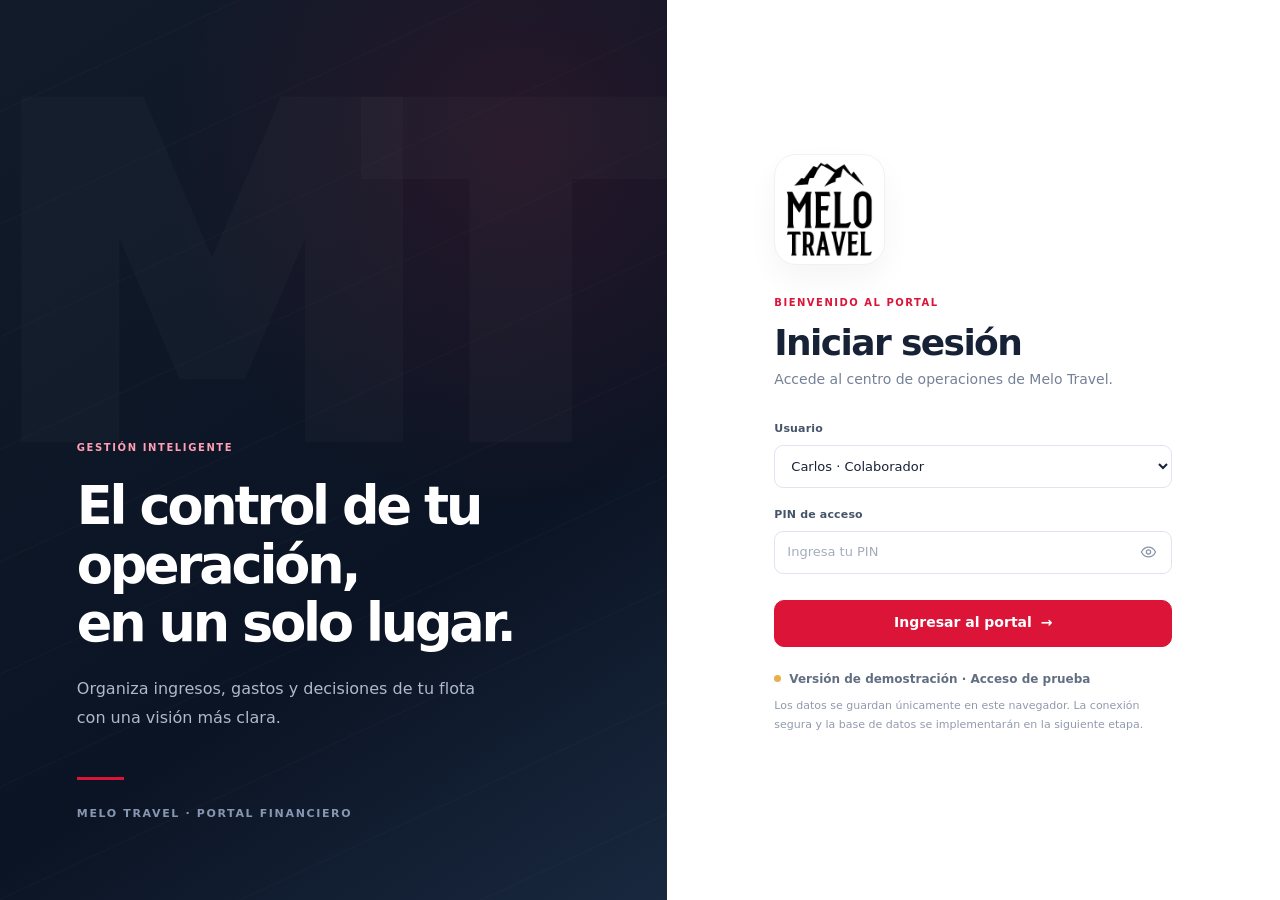
==== commit 7dab7b33: "mejora implementacion" ====
--- a/index.html
+++ b/index.html
@@ -6,19 +6,19 @@
   <meta name="theme-color" content="#131c2d">
   <meta name="description" content="Melo Travel | Portal de control financiero y gestión de movimientos.">
   <title>Melo Travel | Control financiero</title>
-  <link rel="icon" type="image/png" href="./assets/favicon.png">
+  <link rel="icon" type="image/png" href="[data-uri]">
   <link rel="stylesheet" href="./styles.css">
   <script src="./app.js" defer></script>
 </head>
 <body>
   <div id="loginScreen" class="login-screen">
     <div class="login-decoration"><div class="brand-watermark">MT</div><div class="login-decoration-content"><span class="eyebrow light">GESTIÓN INTELIGENTE</span><h1>El control de tu operación,<br>en un solo lugar.</h1><p>Organiza ingresos, gastos y decisiones de tu flota con una visión más clara.</p><div class="login-decoration-line"></div><span>MELO TRAVEL · PORTAL FINANCIERO</span></div></div>
-    <div class="login-side"><div class="login-shell"><div class="login-logo-wrap"><img src="./assets/logo-melo-travel.png" alt="Logotipo de Melo Travel"></div><span class="login-eyebrow">BIENVENIDO AL PORTAL</span><h2>Iniciar sesión</h2><p class="login-copy">Accede al centro de operaciones de Melo Travel.</p><form id="loginForm" autocomplete="off"><div class="field"><label for="loginUser">Usuario</label><div class="input-holder"><select id="loginUser" required><option value="carlos">Carlos · Colaborador</option><option value="junior">Junior · Colaborador</option><option value="jhonatan">Jhonatan · Colaborador</option><option value="admin">Administración · Aprobador</option></select></div></div><div class="field"><label for="loginPin">PIN de acceso</label><div class="input-holder password-holder"><input id="loginPin" type="password" inputmode="numeric" maxlength="4" placeholder="Ingresa tu PIN" required><button type="button" class="show-password" id="togglePin" aria-label="Mostrar u ocultar PIN"></button></div></div><button type="submit" class="btn btn-primary btn-wide login-submit">Ingresar al portal <span aria-hidden="true">→</span></button></form><div class="login-info"><span class="dot"></span> Versión de demostración · PIN: 1234</div><p class="login-disclaimer">Los datos se guardan únicamente en este navegador. La conexión segura y la base de datos se implementarán en la siguiente etapa.</p></div></div>
+    <div class="login-side"><div class="login-shell"><div class="login-logo-wrap"><img src="[data-uri]" alt="Logotipo de Melo Travel"></div><span class="login-eyebrow">BIENVENIDO AL PORTAL</span><h2>Iniciar sesión</h2><p class="login-copy">Accede al centro de operaciones de Melo Travel.</p><form id="loginForm" autocomplete="off"><div class="field"><label for="loginUser">Usuario</label><div class="input-holder"><select id="loginUser" required><option value="carlos">Carlos · Colaborador</option><option value="junior">Junior · Colaborador</option><option value="jhonatan">Jhonatan · Colaborador</option><option value="admin">Administración · Aprobador</option></select></div></div><div class="field"><label for="loginPin">PIN de acceso</label><div class="input-holder password-holder"><input id="loginPin" type="password" inputmode="numeric" maxlength="4" placeholder="Ingresa tu PIN" required><button type="button" class="show-password" id="togglePin" aria-label="Mostrar u ocultar PIN"></button></div></div><button type="submit" class="btn btn-primary btn-wide login-submit">Ingresar al portal <span aria-hidden="true">→</span></button></form><div class="login-info"><span class="dot"></span> Versión de demostración · Acceso de prueba</div><p class="login-disclaimer">Los datos se guardan únicamente en este navegador. La conexión segura y la base de datos se implementarán en la siguiente etapa.</p></div></div>
   </div>
 
   <div id="app" class="app hidden">
     <aside class="sidebar" id="sidebar">
-      <div class="sidebar-head"><div class="sidebar-brand-mark"><img src="./assets/logo-melo-travel.png" alt="Melo Travel"></div><div class="sidebar-brand-type"><strong>MELO TRAVEL</strong><span>ADMINISTRACIÓN</span></div></div>
+      <div class="sidebar-head"><div class="sidebar-brand-mark"><img src="[data-uri]" alt="Melo Travel"></div><div class="sidebar-brand-type"><strong>MELO TRAVEL</strong><span>ADMINISTRACIÓN</span></div></div>
       <div class="sidebar-scroll"><div class="side-section">ESPACIO DE TRABAJO</div><nav class="side-nav" aria-label="Navegación principal">
         <button class="nav-button active" data-page="dashboard"><span class="nav-icon" data-icon="layout-dashboard"></span><span>Panel general</span></button>
         <button class="nav-button" data-page="new"><span class="nav-icon" data-icon="plus-circle"></span><span>Nuevo movimiento</span></button>
@@ -33,7 +33,7 @@
     <div class="main-shell">
       <header class="topbar"><div class="topbar-left"><button id="mobileMenu" class="icon-button mobile-menu" title="Abrir menú" aria-label="Abrir menú"></button><div class="breadcrumb"><span>MELO TRAVEL</span><span class="breadcrumb-divider">/</span><strong id="breadcrumbPage">Panel general</strong></div></div><div class="topbar-right"><div class="date-tag" id="todayTag"></div><div class="header-divider"></div><div class="avatar" id="userAvatar">A</div><div class="user-summary"><strong id="userChip">—</strong><span id="userRole">—</span></div><button class="icon-button logout-icon" id="logoutBtn" title="Cerrar sesión" aria-label="Cerrar sesión"></button></div></header>
       <main id="main" tabindex="-1"></main>
-      <footer class="main-footer"><span>MELO TRAVEL · Gestión operativa</span><span>Versión visual 2.0 · Datos de demostración</span></footer>
+      <footer class="main-footer"><span>MELO TRAVEL · Gestión operativa</span><span>Versión visual 2.1 · Datos de demostración</span></footer>
     </div>
   </div>
   <div id="mobileOverlay" class="mobile-overlay hidden"></div>
--- a/styles.css
+++ b/styles.css
@@ -18,3 +18,23 @@
 @media(max-width:1000px){.sidebar{width:74px;flex-basis:74px}.sidebar-head{justify-content:center;padding:22px 7px}.sidebar-brand-type,.side-section,.sidebar-bottom,.nav-button>span:nth-child(2){display:none}.sidebar-scroll{padding:24px 8px}.nav-button{justify-content:center;padding:11px 8px;position:relative}.nav-count{position:absolute;top:0;right:1px;font-size:9px;min-width:15px;padding:0 4px}.metrics{grid-template-columns:repeat(2,minmax(0,1fr))}.metric-value{font-size:27px}.sidebar-brand-mark{width:45px;height:45px}.review-layout{grid-template-columns:1fr}.review-details{min-height:auto}.login-screen{grid-template-columns:1fr}.login-decoration{display:none}.login-side{min-height:100vh}.main-footer{display:none}}
 @media(max-width:680px){.sidebar{width:250px;flex-basis:250px;position:fixed;left:0;top:0;bottom:0;transform:translateX(-110%);transition:transform .2s}.sidebar.mobile-open{transform:translateX(0)}.sidebar-brand-type,.side-section,.sidebar-bottom,.nav-button>span:nth-child(2){display:flex}.sidebar-brand-type{display:flex}.side-section{display:block}.sidebar-bottom{display:block}.nav-button{justify-content:flex-start;padding:12px 13px}.nav-count{position:static;font-size:10px;padding:1px 7px}.mobile-overlay:not(.hidden){position:fixed;display:block;inset:0;background:#07102080;z-index:35}.topbar{height:64px;padding:0 13px}.mobile-menu{display:grid}.breadcrumb>span:first-child,.breadcrumb-divider{display:none}.topbar-right{gap:8px}.topbar-left{gap:5px}.date-tag,.header-divider,.user-summary{display:none}.avatar{width:31px;height:31px}.main-shell{width:100%}main{padding:21px 13px 30px;min-height:calc(100vh - 64px)}.page-head h1,.welcome-bar h1{font-size:24px}.page-head{flex-direction:column;gap:11px}.page-head-actions{width:100%}.page-head-actions .btn{flex:1}.welcome-bar{flex-direction:column}.welcome-bar .btn{width:100%}.dashboard-filters{padding:13px;display:grid;grid-template-columns:1fr 1fr;gap:11px}.dashboard-filters .field{min-width:0}.dashboard-filters .search-field{grid-column:1/-1}.metrics{gap:9px}.metric{padding:14px 12px}.metric-kicker{font-size:10px;align-items:flex-start}.metric-icon{width:31px;height:31px;border-radius:9px}.metric-icon svg{width:16px;height:16px}.metric-value{font-size:20px;margin:14px 0 5px}.metric-foot{font-size:9px}.panel{padding:15px}.dashboard-chart-grid{gap:12px}.dashboard-chart-grid .panel:last-child{display:block}.donut-wrap{margin-bottom:20px!important}.bottom-grid{gap:12px}.side-column-grid{grid-template-columns:1fr;gap:17px}.form-grid,.field-inline-grid{grid-template-columns:1fr;gap:0}.field.full{grid-column:auto}.vehicle-cards,.report-cards{grid-template-columns:1fr}.review-layout{grid-template-columns:minmax(0,1fr)}.review-item-top{gap:7px}.review-item-title{max-width:190px}.table-filter-row{gap:7px}.table-filter-row .filter-input{flex:1 1 calc(50% - 8px);min-width:110px}.table-filter-row .filter-input.search{flex:1 1 100%}.form-actions{flex-wrap:wrap}.form-actions .btn{flex:1}.chart-legend{gap:6px}.bar-label{font-size:9px}.toast{left:12px;right:12px;max-width:none}.login-side{padding:30px 21px}.login-shell h2{font-size:32px}}
 @media print{.sidebar,.topbar,.main-footer,.dashboard-filters,.page-head-actions,.btn,.notice.is-demo,.sidebar-bottom{display:none!important}.main-shell{width:100%}body{background:white}main{padding:10px}.panel,.metric{box-shadow:none}.table-wrap{overflow:visible}.table-wrap table{min-width:0}.table-wrap td,.table-wrap th{padding:6px}}
+
+/* Melo Travel 2.1 — alineación de acciones y filtros extendidos */
+.login-logo-wrap img,.sidebar-brand-mark img{display:block;width:100%;height:100%;object-fit:contain}
+.quick-access-panel{display:flex;flex-direction:column;min-height:100%}
+.quick-access-panel>.panel-head{justify-content:center;text-align:center;margin-bottom:16px}
+.quick-access-panel>.panel-head>div{width:100%}
+.quick-access-buttons{width:100%;max-width:390px;display:flex;flex-direction:column;gap:9px;justify-content:center;flex:1;margin:0 auto 16px}
+.quick-access-panel .quick-action{min-height:48px;width:100%;margin:0;display:grid;grid-template-columns:24px minmax(0,1fr) 20px;align-items:center;gap:9px;padding:11px 13px}
+.quick-access-panel .quick-action span{flex:initial;min-width:0;text-align:center;font-size:12px;line-height:1.35}
+.quick-access-panel .quick-action svg:last-child{justify-self:end}
+.quick-access-panel .fleet-mini{margin-top:auto}
+.reports-filters{margin-bottom:10px}
+.reports-filters .field{flex:1 1 160px}
+.reports-filters .search-field{flex:1.5 1 220px}
+.report-period-summary{display:flex;align-items:center;flex-wrap:wrap;gap:8px;color:var(--muted);font-size:11px;margin:0 0 19px;padding:0 4px}
+.report-period-summary strong{color:var(--ink)}
+.report-period-summary svg{flex-shrink:0;color:var(--red)}
+.report-period-summary .summary-dot{color:#b7bfcb}
+@media(max-width:680px){.quick-access-buttons{max-width:none}.reports-filters .field{flex:1 1 calc(50% - 10px);min-width:0}.reports-filters .field.search-field{flex:1 1 100%}.report-period-summary{line-height:1.7}}
+@media print{.report-period-summary{display:flex!important;margin:8px 0 18px;color:#555}.report-period-summary strong{color:#222}}
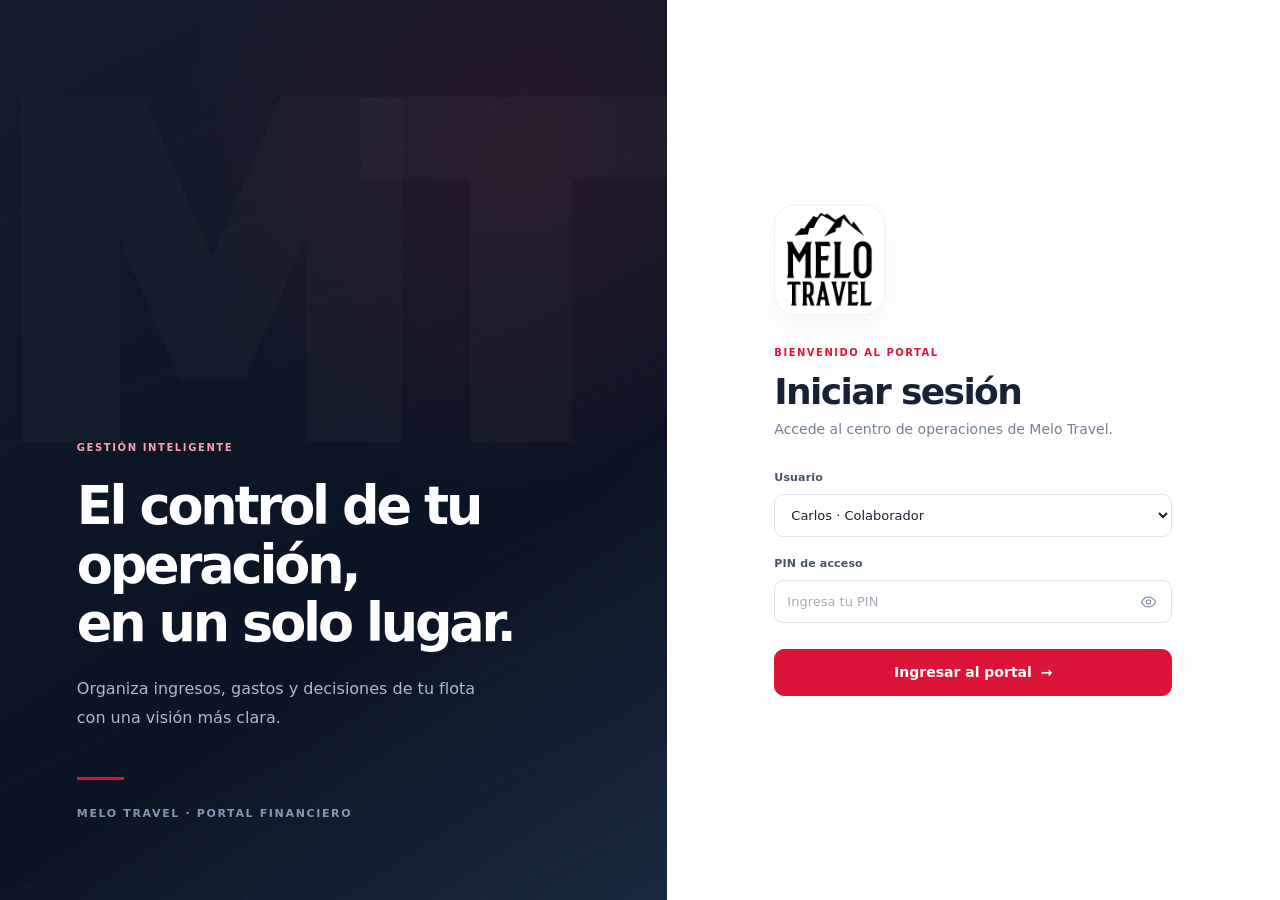
==== commit 4f14f2a2: "Actualizacion" ====
--- a/index.html
+++ b/index.html
@@ -13,7 +13,7 @@
 <body>
   <div id="loginScreen" class="login-screen">
     <div class="login-decoration"><div class="brand-watermark">MT</div><div class="login-decoration-content"><span class="eyebrow light">GESTIÓN INTELIGENTE</span><h1>El control de tu operación,<br>en un solo lugar.</h1><p>Organiza ingresos, gastos y decisiones de tu flota con una visión más clara.</p><div class="login-decoration-line"></div><span>MELO TRAVEL · PORTAL FINANCIERO</span></div></div>
-    <div class="login-side"><div class="login-shell"><div class="login-logo-wrap"><img src="[data-uri]" alt="Logotipo de Melo Travel"></div><span class="login-eyebrow">BIENVENIDO AL PORTAL</span><h2>Iniciar sesión</h2><p class="login-copy">Accede al centro de operaciones de Melo Travel.</p><form id="loginForm" autocomplete="off"><div class="field"><label for="loginUser">Usuario</label><div class="input-holder"><select id="loginUser" required><option value="carlos">Carlos · Colaborador</option><option value="junior">Junior · Colaborador</option><option value="jhonatan">Jhonatan · Colaborador</option><option value="admin">Administración · Aprobador</option></select></div></div><div class="field"><label for="loginPin">PIN de acceso</label><div class="input-holder password-holder"><input id="loginPin" type="password" inputmode="numeric" maxlength="4" placeholder="Ingresa tu PIN" required><button type="button" class="show-password" id="togglePin" aria-label="Mostrar u ocultar PIN"></button></div></div><button type="submit" class="btn btn-primary btn-wide login-submit">Ingresar al portal <span aria-hidden="true">→</span></button></form><div class="login-info"><span class="dot"></span> Versión de demostración · Acceso de prueba</div><p class="login-disclaimer">Los datos se guardan únicamente en este navegador. La conexión segura y la base de datos se implementarán en la siguiente etapa.</p></div></div>
+    <div class="login-side"><div class="login-shell"><div class="login-logo-wrap"><img src="[data-uri]" alt="Logotipo de Melo Travel"></div><span class="login-eyebrow">BIENVENIDO AL PORTAL</span><h2>Iniciar sesión</h2><p class="login-copy">Accede al centro de operaciones de Melo Travel.</p><form id="loginForm" autocomplete="off"><div class="field"><label for="loginUser">Usuario</label><div class="input-holder"><select id="loginUser" required><option value="carlos">Carlos · Colaborador</option><option value="junior">Junior · Colaborador</option><option value="jhonatan">Jhonatan · Colaborador</option><option value="admin">Administración · Aprobador</option></select></div></div><div class="field"><label for="loginPin">PIN de acceso</label><div class="input-holder password-holder"><input id="loginPin" type="password" inputmode="numeric" maxlength="4" placeholder="Ingresa tu PIN" required><button type="button" class="show-password" id="togglePin" aria-label="Mostrar u ocultar PIN"></button></div></div><button type="submit" class="btn btn-primary btn-wide login-submit">Ingresar al portal <span aria-hidden="true">→</span></button></form></div></div>
   </div>
 
   <div id="app" class="app hidden">
@@ -28,12 +28,12 @@
         <button class="nav-button" data-page="reports"><span class="nav-icon" data-icon="bar-chart"></span><span>Reportes</span></button>
         <button class="nav-button" data-page="vehicles"><span class="nav-icon" data-icon="truck"></span><span>Vehículos</span></button>
       </nav></div>
-      <div class="sidebar-bottom"><div class="demo-sidebar"><span class="sidebar-status-icon">◉</span><div><strong>Modo demostración</strong><span>Datos locales, sin conexión</span></div></div><div class="side-footer">© 2026 Melo Travel</div></div>
+      <div class="sidebar-bottom"><div class="side-footer">© 2026 Melo Travel</div></div>
     </aside>
     <div class="main-shell">
       <header class="topbar"><div class="topbar-left"><button id="mobileMenu" class="icon-button mobile-menu" title="Abrir menú" aria-label="Abrir menú"></button><div class="breadcrumb"><span>MELO TRAVEL</span><span class="breadcrumb-divider">/</span><strong id="breadcrumbPage">Panel general</strong></div></div><div class="topbar-right"><div class="date-tag" id="todayTag"></div><div class="header-divider"></div><div class="avatar" id="userAvatar">A</div><div class="user-summary"><strong id="userChip">—</strong><span id="userRole">—</span></div><button class="icon-button logout-icon" id="logoutBtn" title="Cerrar sesión" aria-label="Cerrar sesión"></button></div></header>
       <main id="main" tabindex="-1"></main>
-      <footer class="main-footer"><span>MELO TRAVEL · Gestión operativa</span><span>Versión visual 2.1 · Datos de demostración</span></footer>
+      <footer class="main-footer"><span>MELO TRAVEL · Gestión operativa</span></footer>
     </div>
   </div>
   <div id="mobileOverlay" class="mobile-overlay hidden"></div>
--- a/styles.css
+++ b/styles.css
@@ -1,25 +1,25 @@
 :root{--navy:#131c2d;--navy-deep:#0b1423;--red:#db1438;--red-strong:#c9002c;--red-pale:#fff0f3;--bg:#f5f7fb;--surface:#fff;--ink:#172236;--muted:#758197;--line:#e8edf4;--green:#087f59;--green-soft:#e7f7ef;--gold:#a56a0b;--gold-soft:#fff3dd;--blue:#2855b9;--blue-soft:#edf3ff;--radius:17px;--shadow:0 7px 25px rgba(25,38,58,.045);--font:Inter,"Segoe UI",system-ui,-apple-system,BlinkMacSystemFont,sans-serif}
 *{box-sizing:border-box}html{scroll-behavior:smooth}body{margin:0;min-width:320px;background:var(--bg);color:var(--ink);font:14px/1.54 var(--font);-webkit-font-smoothing:antialiased}button,input,select,textarea{font:inherit}button{cursor:pointer}a{color:inherit}svg{display:block}.hidden{display:none!important}.eyebrow{display:inline-flex;font-size:10px;font-weight:850;letter-spacing:.16em;color:var(--red);text-transform:uppercase}.eyebrow.light{color:#ff9fb4}.muted{color:var(--muted)}.main-shell{min-width:0;flex:1}.app{display:flex;min-height:100vh}
-/* LOGIN */
+
 .login-screen{display:grid;grid-template-columns:minmax(320px,1fr) minmax(480px,.92fr);min-height:100vh;background:white}.login-decoration{position:relative;overflow:hidden;display:flex;align-items:end;background:linear-gradient(147deg,#111b2a 0%,#0b1424 65%,#19283f 100%);padding:clamp(45px,6vw,100px);color:white}.login-decoration:before{content:"";position:absolute;inset:0;background:radial-gradient(circle at 78% 16%,#6c163044 0,transparent 40%),repeating-linear-gradient(155deg,transparent 0 100px,#ffffff04 101px 102px)}.brand-watermark{position:absolute;top:7%;left:-3%;font-size:clamp(200px,35vw,560px);font-weight:1000;line-height:1;color:#ffffff05;letter-spacing:-.15em;pointer-events:none}.login-decoration-content{position:relative;max-width:560px}.login-decoration-content h1{font-size:clamp(36px,4.1vw,64px);line-height:1.12;letter-spacing:-.06em;font-weight:850;margin:19px 0 22px}.login-decoration-content p{max-width:430px;font-size:16px;color:#aeb9cb;line-height:1.8}.login-decoration-line{height:3px;width:47px;background:var(--red);margin:44px 0 22px}.login-decoration-content>span:last-child{font-size:11px;color:#8897b1;letter-spacing:.15em;font-weight:750}.login-side{display:grid;place-items:center;padding:48px 24px}.login-shell{width:min(100%,398px)}.login-logo-wrap{width:111px;height:111px;background:white;border:1px solid #eff1f5;border-radius:22px;display:flex;align-items:center;justify-content:center;margin-bottom:26px;box-shadow:0 14px 30px #101d300b}.login-logo-wrap img{width:100%;height:100%;object-fit:contain}.login-eyebrow{color:var(--red);font-size:10px;letter-spacing:.15em;font-weight:800}.login-shell h2{font-size:36px;letter-spacing:-.045em;line-height:1.15;margin:9px 0 6px}.login-copy{margin:0 0 30px;color:var(--muted);font-size:14px}.login-shell .field{margin-bottom:19px}.login-info{display:flex;align-items:center;gap:8px;margin-top:23px;font-size:12px;font-weight:750;color:#626f82}.login-info .dot{width:7px;height:7px;border-radius:50%;background:#e6b04a}.login-disclaimer{color:#919aad;font-size:11px;line-height:1.7;margin-top:9px}.login-submit{margin-top:7px}.password-holder{position:relative}.password-holder input{padding-right:48px}.show-password{position:absolute;right:7px;top:50%;transform:translateY(-50%);background:transparent;border:0;border-radius:8px;padding:8px;color:#8a95a9}.show-password:hover{background:#f6f7fa}
-/* SIDEBAR */
+
 .sidebar{width:254px;flex:0 0 254px;position:sticky;top:0;height:100vh;background:var(--navy-deep);color:#fff;display:flex;flex-direction:column;z-index:40}.sidebar-head{padding:28px 19px 29px;display:flex;align-items:center;gap:11px;border-bottom:1px solid #ffffff0d}.sidebar-brand-mark{width:49px;height:49px;border-radius:12px;background:white;display:grid;place-items:center;overflow:hidden;flex-shrink:0}.sidebar-brand-mark img{width:100%;height:100%;object-fit:contain}.sidebar-brand-type{display:flex;flex-direction:column;gap:3px}.sidebar-brand-type strong{font-size:16px;letter-spacing:.04em;white-space:nowrap}.sidebar-brand-type span{color:#8e9ab0;font-weight:750;font-size:9px;letter-spacing:.18em}.sidebar-scroll{padding:26px 11px;overflow-y:auto;flex:1}.side-section{font-size:9px;letter-spacing:.16em;font-weight:850;color:#74819a;padding:0 14px 12px}.side-section.section-second{padding-top:25px}.side-nav{display:flex;flex-direction:column;gap:4px}.nav-button{display:flex;align-items:center;gap:13px;width:100%;padding:12px 13px;min-height:45px;text-align:left;border:1px solid transparent;background:none;border-radius:10px;color:#aab5c8;font-size:13px;font-weight:650;transition:background .16s,color .16s,transform .16s}.nav-button:hover{color:white;background:#ffffff0b}.nav-button.active{background:var(--red);color:white;box-shadow:0 7px 20px #b1082c26}.nav-button:active{transform:scale(.99)}.nav-icon{width:19px;height:19px;display:grid;place-items:center;flex:0 0 19px}.nav-icon svg{width:19px;height:19px}.nav-button>span:nth-child(2){flex:1}.nav-count{border-radius:99px;padding:1px 7px;min-width:22px;text-align:center;font-size:10px;font-weight:850;color:white;background:#fa365f}.nav-button.active .nav-count{background:#ffffff35}.sidebar-bottom{margin-top:auto;padding:18px 15px 20px}.demo-sidebar{border:1px solid #ffffff15;background:#ffffff09;border-radius:12px;display:flex;gap:9px;padding:12px 11px}.demo-sidebar>span{color:#e5a63f}.demo-sidebar div{display:flex;flex-direction:column}.demo-sidebar strong{font-size:11px}.demo-sidebar div span{color:#98a4b7;font-size:10px}.side-footer{color:#58657b;font-size:10px;margin-top:18px;padding-left:6px}
-/* TOP */
+
 .topbar{height:76px;background:#fff;border-bottom:1px solid var(--line);display:flex;align-items:center;justify-content:space-between;padding:0 clamp(22px,3vw,48px);gap:15px;position:sticky;top:0;z-index:20}.topbar-left,.topbar-right{display:flex;align-items:center;gap:14px}.breadcrumb{display:flex;align-items:center;gap:12px;font-size:12px}.breadcrumb>span:first-child{font-weight:850;color:#a3abbb;letter-spacing:.09em;font-size:10px}.breadcrumb-divider{color:#c4cad7}.breadcrumb strong{font-size:12px;color:var(--ink)}.date-tag{color:#68768e;font-size:12px;font-weight:700;white-space:nowrap}.header-divider{width:1px;height:25px;background:var(--line)}.avatar{width:34px;height:34px;display:grid;place-items:center;background:#e9edf7;color:#24426e;border-radius:50%;font-size:12px;font-weight:850}.user-summary{display:flex;flex-direction:column;gap:0;line-height:1.35}.user-summary strong{font-size:12px}.user-summary span{font-size:10px;color:var(--muted)}.icon-button{width:35px;height:35px;display:grid;place-items:center;flex-shrink:0;border:0;background:transparent;color:#6a7589;border-radius:9px}.icon-button:hover{background:#f3f5fa;color:var(--red)}.mobile-menu{display:none}.logout-icon{margin-left:2px}
-/* COMMON */
-main{width:100%;max-width:1580px;padding:clamp(22px,3vw,46px);margin:auto;min-height:calc(100vh - 131px)}.main-footer{display:flex;justify-content:space-between;gap:12px;color:#a8b1c1;font-size:10px;padding:17px clamp(22px,3vw,48px) 21px}.page-head{display:flex;align-items:flex-start;justify-content:space-between;gap:16px;margin-bottom:24px}.page-head h1{font-size:29px;letter-spacing:-.043em;line-height:1.15;margin:7px 0 7px;font-weight:850}.page-head p{margin:0;color:var(--muted);font-size:13px}.page-head-actions{display:flex;gap:9px;align-items:center;flex-wrap:wrap}.panel,.metric{min-width:0;background:var(--surface);border:1px solid var(--line);border-radius:var(--radius);box-shadow:var(--shadow)}.panel{padding:23px}.panel+.panel{margin-top:18px}.panel-head{display:flex;align-items:center;justify-content:space-between;gap:14px;margin-bottom:18px}.panel-head h3{font-size:15px;font-weight:800;letter-spacing:-.02em;margin:0 0 2px}.panel-head p{color:var(--muted);font-size:11px;margin:0}.panel-head .small-link{font-size:11px;font-weight:800}.btn{display:inline-flex;align-items:center;justify-content:center;gap:9px;min-height:40px;border:1px solid var(--line);padding:10px 15px;border-radius:10px;background:white;color:var(--ink);font-weight:750;font-size:12px;white-space:nowrap;transition:background .16s,transform .16s,box-shadow .16s}.btn:hover{background:#f7f8fb;transform:translateY(-1px);box-shadow:0 5px 11px #141f2e0b}.btn:disabled{opacity:.45;cursor:not-allowed;transform:none}.btn-primary{background:var(--red);border-color:var(--red);color:white}.btn-primary:hover{background:var(--red-strong);border-color:var(--red-strong)}.btn-navy{color:white;background:var(--navy);border-color:var(--navy)}.btn-navy:hover{background:#26344c}.btn-ghost{background:transparent}.btn-wide{width:100%;min-height:47px;font-size:14px}.btn-small{min-height:32px;padding:7px 11px;font-size:11px}.btn-danger{color:#bc1234;border-color:#f2c4cd;background:#fff5f7}.btn-success{color:#087a54;border-color:#bfe5d2;background:#edfaf3}.btn svg{width:16px;height:16px}.field{display:flex;flex-direction:column;gap:7px;margin-bottom:15px;min-width:0}.field label{font-size:11px;letter-spacing:.015em;font-weight:800;color:#46546a}.field input,.field select,.field textarea,.filter-input{display:block;width:100%;min-width:0;min-height:43px;padding:10px 12px;border:1px solid #dfe5ee;border-radius:9px;background:white;color:var(--ink);outline:none;font-size:13px;transition:border-color .16s,box-shadow .16s}.field textarea{min-height:94px;resize:vertical}.field input:focus,.field select:focus,.field textarea:focus,.filter-input:focus{border-color:#e44f6a;box-shadow:0 0 0 3px #db143816}.field input::placeholder,.field textarea::placeholder,.filter-input::placeholder{color:#a5adbb}.input-holder{position:relative}.field-help{color:#9ba6b8;font-size:10px}.form-grid{display:grid;grid-template-columns:repeat(2,minmax(0,1fr));gap:2px 18px}.field.full{grid-column:1/-1}.form-actions{border-top:1px solid var(--line);padding-top:20px;margin-top:7px;display:flex;justify-content:flex-end;gap:9px}.field-inline-grid{display:grid;grid-template-columns:repeat(3,1fr);gap:12px}.small-link{color:var(--red);border:none;background:none;cursor:pointer}.small-link:hover{text-decoration:underline}.pill{display:inline-flex;align-items:center;gap:6px;white-space:nowrap;font-size:10px;font-weight:850;border-radius:99px;padding:5px 9px}.pill:before{content:"";width:6px;height:6px;border-radius:50%;background:currentColor}.pill.approved{background:var(--green-soft);color:var(--green)}.pill.pending{background:var(--gold-soft);color:var(--gold)}.pill.rejected{background:var(--red-pale);color:var(--red)}.pill.info{background:var(--blue-soft);color:var(--blue)}.pill.info:before{display:none}.notice{display:flex;align-items:flex-start;gap:12px;border:1px solid #f6dfb2;border-radius:13px;background:#fffaee;padding:14px 16px;color:#8c5d0b;margin-bottom:18px}.notice strong{font-size:12px;display:block}.notice p{margin:3px 0 0;font-size:11px;color:#9b731e}.notice svg{flex:0 0 auto}.notice.info{background:#f1f5ff;border-color:#dbe5fa;color:#31569c}.notice.info p{color:#697fa4}.notice.is-demo{font-size:11px;margin-top:20px}.empty{text-align:center;padding:40px 20px;color:var(--muted);font-size:12px}.empty-illustration{display:grid;place-items:center;width:52px;height:52px;border-radius:16px;margin:0 auto 13px;background:#f4f6fa;color:#aab4c5}.empty strong{font-size:14px;display:block;margin-bottom:3px;color:#3c4d65}.empty p{margin:0}.split-rule{border:0;border-top:1px solid var(--line);margin:20px 0}.stat-skeleton{min-height:105px}.tab-row{display:flex;align-items:center;gap:8px;flex-wrap:wrap}.tab{background:#f4f6fa;border:1px solid #edf0f5;color:#5d6981;padding:8px 13px;border-radius:8px;font-size:11px;font-weight:800}.tab.active{background:#fff0f3;color:var(--red);border-color:#ffdbe3}
-/* DASHBOARD */
+
+main{width:100%;max-width:1580px;padding:clamp(22px,3vw,46px);margin:auto;min-height:calc(100vh - 131px)}.main-footer{display:flex;justify-content:space-between;gap:12px;color:#a8b1c1;font-size:10px;padding:17px clamp(22px,3vw,48px) 21px}.page-head{display:flex;align-items:flex-start;justify-content:space-between;gap:16px;margin-bottom:24px}.page-head h1{font-size:29px;letter-spacing:-.043em;line-height:1.15;margin:7px 0 7px;font-weight:850}.page-head p{margin:0;color:var(--muted);font-size:13px}.page-head-actions{display:flex;gap:9px;align-items:center;flex-wrap:wrap}.panel,.metric{min-width:0;background:var(--surface);border:1px solid var(--line);border-radius:var(--radius);box-shadow:var(--shadow)}.panel{padding:23px}.panel-head{display:flex;align-items:center;justify-content:space-between;gap:14px;margin-bottom:18px}.panel-head h3{font-size:15px;font-weight:800;letter-spacing:-.02em;margin:0 0 2px}.panel-head p{color:var(--muted);font-size:11px;margin:0}.panel-head .small-link{font-size:11px;font-weight:800}.btn{display:inline-flex;align-items:center;justify-content:center;gap:9px;min-height:40px;border:1px solid var(--line);padding:10px 15px;border-radius:10px;background:white;color:var(--ink);font-weight:750;font-size:12px;white-space:nowrap;transition:background .16s,transform .16s,box-shadow .16s}.btn:hover{background:#f7f8fb;transform:translateY(-1px);box-shadow:0 5px 11px #141f2e0b}.btn:disabled{opacity:.45;cursor:not-allowed;transform:none}.btn-primary{background:var(--red);border-color:var(--red);color:white}.btn-primary:hover{background:var(--red-strong);border-color:var(--red-strong)}.btn-navy{color:white;background:var(--navy);border-color:var(--navy)}.btn-navy:hover{background:#26344c}.btn-ghost{background:transparent}.btn-wide{width:100%;min-height:47px;font-size:14px}.btn-small{min-height:32px;padding:7px 11px;font-size:11px}.btn-danger{color:#bc1234;border-color:#f2c4cd;background:#fff5f7}.btn-success{color:#087a54;border-color:#bfe5d2;background:#edfaf3}.btn svg{width:16px;height:16px}.field{display:flex;flex-direction:column;gap:7px;margin-bottom:15px;min-width:0}.field label{font-size:11px;letter-spacing:.015em;font-weight:800;color:#46546a}.field input,.field select,.field textarea,.filter-input{display:block;width:100%;min-width:0;min-height:43px;padding:10px 12px;border:1px solid #dfe5ee;border-radius:9px;background:white;color:var(--ink);outline:none;font-size:13px;transition:border-color .16s,box-shadow .16s}.field textarea{min-height:94px;resize:vertical}.field input:focus,.field select:focus,.field textarea:focus,.filter-input:focus{border-color:#e44f6a;box-shadow:0 0 0 3px #db143816}.field input::placeholder,.field textarea::placeholder,.filter-input::placeholder{color:#a5adbb}.input-holder{position:relative}.field-help{color:#9ba6b8;font-size:10px}.form-grid{display:grid;grid-template-columns:repeat(2,minmax(0,1fr));gap:2px 18px}.field.full{grid-column:1/-1}.form-actions{border-top:1px solid var(--line);padding-top:20px;margin-top:7px;display:flex;justify-content:flex-end;gap:9px}.field-inline-grid{display:grid;grid-template-columns:repeat(3,1fr);gap:12px}.small-link{color:var(--red);border:none;background:none;cursor:pointer}.small-link:hover{text-decoration:underline}.pill{display:inline-flex;align-items:center;gap:6px;white-space:nowrap;font-size:10px;font-weight:850;border-radius:99px;padding:5px 9px}.pill:before{content:"";width:6px;height:6px;border-radius:50%;background:currentColor}.pill.approved{background:var(--green-soft);color:var(--green)}.pill.pending{background:var(--gold-soft);color:var(--gold)}.pill.rejected{background:var(--red-pale);color:var(--red)}.pill.info{background:var(--blue-soft);color:var(--blue)}.pill.info:before{display:none}.notice{display:flex;align-items:flex-start;gap:12px;border:1px solid #f6dfb2;border-radius:13px;background:#fffaee;padding:14px 16px;color:#8c5d0b;margin-bottom:18px}.notice strong{font-size:12px;display:block}.notice p{margin:3px 0 0;font-size:11px;color:#9b731e}.notice svg{flex:0 0 auto}.notice.info{background:#f1f5ff;border-color:#dbe5fa;color:#31569c}.notice.info p{color:#697fa4}.notice.is-demo{font-size:11px;margin-top:20px}.empty{text-align:center;padding:40px 20px;color:var(--muted);font-size:12px}.empty-illustration{display:grid;place-items:center;width:52px;height:52px;border-radius:16px;margin:0 auto 13px;background:#f4f6fa;color:#aab4c5}.empty strong{font-size:14px;display:block;margin-bottom:3px;color:#3c4d65}.empty p{margin:0}.split-rule{border:0;border-top:1px solid var(--line);margin:20px 0}.stat-skeleton{min-height:105px}.tab-row{display:flex;align-items:center;gap:8px;flex-wrap:wrap}.tab{background:#f4f6fa;border:1px solid #edf0f5;color:#5d6981;padding:8px 13px;border-radius:8px;font-size:11px;font-weight:800}.tab.active{background:#fff0f3;color:var(--red);border-color:#ffdbe3}
+
 .welcome-bar{display:flex;align-items:flex-start;justify-content:space-between;gap:15px;margin-bottom:20px}.welcome-bar h1{font-size:29px;margin:7px 0 5px;letter-spacing:-.04em}.welcome-bar p{color:var(--muted);margin:0;font-size:13px}.dashboard-filters{display:flex;align-items:flex-end;gap:11px;flex-wrap:wrap;margin-bottom:20px;padding:15px 17px}.dashboard-filters .field{margin:0;min-width:155px;flex:1}.dashboard-filters .field.search-field{flex:1.5;min-width:210px}.dashboard-filters .field label{font-size:10px}.dashboard-filters .field input,.dashboard-filters .field select{min-height:39px;padding:8px 10px;font-size:12px}.filter-icon{align-self:end}.metrics{display:grid;grid-template-columns:repeat(4,minmax(0,1fr));gap:15px;margin-bottom:20px}.metric{padding:19px 19px 17px;position:relative;overflow:hidden}.metric-kicker{display:flex;align-items:center;justify-content:space-between;color:#68758c;font-size:12px;font-weight:750;gap:7px}.metric-icon{display:grid;place-items:center;width:39px;height:39px;border-radius:12px;background:#ecf7ef;color:var(--green);flex-shrink:0}.metric-icon.red{background:#fff0f3;color:var(--red)}.metric-icon.blue{background:var(--blue-soft);color:var(--blue)}.metric-icon.gold{background:var(--gold-soft);color:var(--gold)}.metric-value{font-size:clamp(21px,2.2vw,30px);font-weight:850;letter-spacing:-.05em;line-height:1.2;white-space:nowrap;margin:14px 0 6px}.metric-foot{color:#9ca8ba;font-size:10px}.metric-value.negative{color:var(--red)}.metric-value.positive{color:var(--green)}.dashboard-chart-grid{display:grid;grid-template-columns:minmax(0,1.7fr) minmax(290px,.85fr);gap:18px;margin-bottom:19px}.bars-chart-wrap{position:relative}.chart-legend{display:flex;gap:15px;font-size:10px;font-weight:750;color:#67738a;align-items:center}.chart-legend span{display:inline-flex;align-items:center;gap:6px}.chart-legend i{display:inline-block;width:8px;height:8px;border-radius:3px;background:var(--green)}.chart-legend .red i{background:var(--red)}.bars-chart{height:206px;display:grid;grid-template-columns:repeat(6,minmax(0,1fr));gap:9px;padding-top:22px;border-bottom:1px solid #e5eaf1;position:relative}.bars-chart:before{content:"";position:absolute;inset:22px 0 0;pointer-events:none;background:repeating-linear-gradient(to top,transparent 0,transparent calc(25% - 1px),#edf1f6 calc(25% - 1px),#edf1f6 25%)}.chart-period{display:flex;flex-direction:column;justify-content:end;align-items:center;position:relative;z-index:1}.bar-pair{width:min(61px,90%);display:flex;justify-content:center;gap:5px;align-items:end;height:100%}.bar{width:30%;border-radius:5px 5px 0 0;min-height:0;transition:height .25s}.bar.income{background:#0b9b6e}.bar.expense{background:#e83d5c}.bar.has-data{min-height:3px}.bar-label{font-size:10px;color:#95a0b1;text-align:center;padding-top:12px}.chart-total{margin-top:27px;display:flex;justify-content:space-between;align-items:center;gap:10px;border-top:1px solid var(--line);padding-top:16px;color:#8090a4;font-size:11px}.chart-total strong{color:var(--ink);font-size:13px}.donut-wrap{display:flex;align-items:center;justify-content:center;padding:9px 0 12px}.donut{width:145px;height:145px;border-radius:50%;display:grid;place-items:center;position:relative}.donut-hole{width:107px;height:107px;background:white;border-radius:50%;display:flex;flex-direction:column;align-items:center;justify-content:center}.donut-hole strong{font-size:20px;font-weight:850;letter-spacing:-.04em}.donut-hole span{font-size:10px;color:#98a4b5}.category-list{display:flex;flex-direction:column;gap:12px;margin-top:3px}.category-line{display:flex;justify-content:space-between;align-items:center;gap:10px;font-size:11px;color:#5b6a80}.category-line b{font-weight:800;color:#34445d;white-space:nowrap}.category-left{display:flex;align-items:center;gap:7px;min-width:0}.category-left i{display:block;width:8px;height:8px;border-radius:99px;flex-shrink:0}.category-left>span{white-space:nowrap;text-overflow:ellipsis;overflow:hidden}.bottom-grid{display:grid;grid-template-columns:minmax(0,1.5fr) minmax(270px,.75fr);gap:18px}.quick-action{display:flex;align-items:center;gap:11px;width:100%;border:1px solid var(--line);border-radius:10px;background:white;padding:11px;margin-bottom:8px;text-align:left;font-size:11px;font-weight:750;color:#455369}.quick-action:hover{background:#f9fafc;border-color:#d7e0ec}.quick-action svg{width:17px;height:17px;color:var(--red)}.quick-action span{flex:1}.quick-action:last-child{margin-bottom:0}.fleet-mini{margin-top:20px;border-top:1px solid var(--line);padding-top:19px}.fleet-line{margin-top:13px}.fleet-line-top{display:flex;justify-content:space-between;align-items:center;gap:5px;font-size:11px;color:#6b7990;margin-bottom:6px}.fleet-line-top strong{color:#34445f;font-size:11px}.progress-track{height:7px;border-radius:20px;background:#eef1f6;overflow:hidden}.progress-bar{height:100%;background:var(--blue);border-radius:20px}.progress-bar.red{background:var(--red)}
-/* TABLES */
+
 .table-wrap{width:100%;overflow:auto;border:1px solid var(--line);border-radius:11px}.table-wrap table{width:100%;border-collapse:collapse;min-width:660px}.table-wrap th{text-transform:uppercase;letter-spacing:.06em;color:#939fb1;font-weight:850;font-size:9px;text-align:left;padding:13px 13px;background:#fafbfc;border-bottom:1px solid var(--line)}.table-wrap td{border-bottom:1px solid #eff2f6;padding:12px 13px;font-size:11px;color:#56637b;vertical-align:middle}.table-wrap tr:last-child td{border-bottom:0}.table-wrap tbody tr{cursor:pointer}.table-wrap tbody tr:hover{background:#fbfcfe}.table-wrap td strong{color:#263550;font-weight:800}.text-right{text-align:right!important}.amount{font-weight:850;color:var(--ink)!important;white-space:nowrap}.amount.income-text{color:var(--green)!important}.amount.expense-text{color:var(--red)!important}.row-sub{color:#9aa6b8;font-size:10px;margin-top:2px;max-width:250px}.thin-id{color:#a1acbb;font-size:10px;font-weight:750}
-/* REVIEW, FORMS & REPORTS */
+
 .review-layout{display:grid;grid-template-columns:minmax(265px,.86fr) minmax(350px,1.14fr);gap:18px}.review-item{width:100%;display:block;text-align:left;background:white;border:1px solid var(--line);padding:15px;border-radius:12px;margin-bottom:9px}.review-item:hover,.review-item.selected{border-color:#e6a0ae;box-shadow:0 0 0 3px #db14380a}.review-item-top{display:flex;justify-content:space-between;gap:12px}.review-item-title{font-weight:800;font-size:12px;max-width:250px}.review-item-sub{color:var(--muted);font-size:10px;margin-top:4px}.review-item-amount{font-size:15px;font-weight:850;white-space:nowrap}.review-item-bottom{display:flex;align-items:center;gap:7px;margin-top:12px}.tag{background:#f3f5f9;border-radius:7px;padding:4px 7px;color:#738096;font-size:10px;font-weight:700}.review-details{min-height:420px}.review-details h2{font-size:27px;letter-spacing:-.05em;margin:3px 0 16px}.detail-grid{display:grid;grid-template-columns:repeat(2,minmax(0,1fr));gap:17px 12px}.detail-item strong{font-size:10px;text-transform:uppercase;letter-spacing:.04em;color:#9ca8b9;display:block;margin-bottom:3px}.detail-item span{font-size:12px;color:#36465f;word-break:break-word}.detail-block{margin:18px 0}.detail-block h4{color:#8e9baf;text-transform:uppercase;font-size:10px;letter-spacing:.1em;margin:0 0 8px}.detail-block p{font-size:12px;margin:0;color:#475870;line-height:1.85}.approval-actions{display:flex;gap:9px;flex-wrap:wrap;border-top:1px solid var(--line);padding-top:19px;margin-top:19px}.upload-box{border:1px dashed #ccd6e3;border-radius:11px;padding:20px;background:#fafbfd}.upload-box input{min-height:auto;padding:0;border:0;background:transparent;width:100%}.upload-box input:focus{box-shadow:none}.preview-list,.evidence-grid{display:flex;flex-wrap:wrap;gap:11px;margin-top:12px}.preview-item{position:relative;width:100px;height:82px;border:1px solid var(--line);border-radius:9px;overflow:hidden}.preview-item img{width:100%;height:100%;object-fit:cover}.preview-item button{position:absolute;top:4px;right:4px;background:#101b2ae6;color:white;border:0;width:21px;height:21px;border-radius:50%;font-size:12px}.evidence-image{width:98px;height:80px;object-fit:cover;cursor:zoom-in;border-radius:9px;border:1px solid var(--line)}.table-filter-row{display:flex;flex-wrap:wrap;gap:10px;margin-bottom:17px}.table-filter-row .filter-input{flex:1 1 145px;width:auto;min-height:39px;font-size:12px}.table-filter-row .filter-input.search{flex:2 1 230px}.table-filter-row .btn{min-height:39px}.sub-panel{border:1px solid var(--line);border-radius:13px;padding:17px;background:#fff}.report-cards{display:grid;grid-template-columns:repeat(3,1fr);gap:15px;margin-bottom:18px}.report-card{border:1px solid var(--line);border-radius:14px;padding:18px;background:white}.report-card>span{color:var(--muted);font-size:11px;font-weight:750}.report-card strong{display:block;font-weight:850;letter-spacing:-.04em;font-size:24px;margin-top:7px}.report-row{display:flex;justify-content:space-between;gap:8px;font-size:12px;padding:13px 0;border-bottom:1px solid var(--line)}.report-row:last-child{border-bottom:0}.report-row span{color:#687891}.report-row strong{color:#2f415c}.vehicle-cards{display:grid;grid-template-columns:repeat(2,minmax(0,1fr));gap:16px}.vehicle-card{padding:21px}.vehicle-card-header{display:flex;gap:13px;align-items:center;margin-bottom:18px}.vehicle-icon{width:43px;height:43px;border-radius:12px;background:#f1f4fb;color:#3b5b9b;display:grid;place-items:center}.vehicle-card-header strong{font-size:14px}.vehicle-card-header span{font-size:11px;color:var(--muted);display:block}.vehicle-values{display:grid;grid-template-columns:repeat(3,1fr);gap:8px}.vehicle-values span{font-size:10px;color:#9ba6b7}.vehicle-values strong{font-size:14px;display:block;white-space:nowrap;letter-spacing:-.035em}.vehicle-values .negative{color:var(--red)}.vehicle-values .positive{color:var(--green)}.mini-note{color:#a4aebb;font-size:10px;margin-top:14px}.lightbox{position:fixed;inset:0;z-index:100;background:#0d1426e8;display:grid;place-items:center;padding:45px 15px;cursor:zoom-out}.lightbox img{max-width:100%;max-height:85vh;object-fit:contain;border-radius:10px}.lightbox button{position:absolute;right:22px;top:14px;border:0;background:#ffffff19;color:#fff;font-size:24px;border-radius:9px;width:40px;height:40px}.modal-backdrop{position:fixed;inset:0;background:#0b1423a8;z-index:80;display:grid;place-items:center;padding:16px}.modal{background:white;border-radius:17px;width:min(100%,620px);max-height:90vh;overflow:auto;box-shadow:0 35px 100px #0003}.modal-head{display:flex;align-items:center;justify-content:space-between;border-bottom:1px solid var(--line);padding:17px 21px}.modal-head h3{margin:0;font-size:15px}.modal-body{padding:21px}.modal-footer{border-top:1px solid var(--line);padding:15px 21px;display:flex;justify-content:flex-end;gap:8px}.modal-close{border:0;background:#f4f5f7;border-radius:9px;width:33px;height:33px;display:grid;place-items:center;font-size:20px;color:#768398}.toast{position:fixed;right:23px;bottom:22px;z-index:130;max-width:350px;border:1px solid #27344c;background:var(--navy);color:#fff;border-left:4px solid var(--blue);border-radius:10px;padding:13px 15px;font-size:12px;font-weight:700;box-shadow:0 15px 45px #0f1a2833}.toast.success{border-left-color:#1bba86}.toast.error{border-left-color:var(--red)}.footer-note{font-size:11px;line-height:1.6;color:#9ba6b6;margin-top:12px}.mobile-overlay{display:none}
 @media(max-width:1280px){.sidebar{width:225px;flex-basis:225px}.sidebar-head{padding-left:13px;padding-right:8px}.sidebar-brand-type strong{font-size:14px}.metrics{gap:10px}.metric{padding:15px}.metric-kicker{font-size:11px}.dashboard-chart-grid,.bottom-grid{grid-template-columns:1fr}.dashboard-chart-grid .panel:last-child{display:grid;grid-template-columns:170px 1fr;gap:8px 14px;align-items:center}.dashboard-chart-grid .panel:last-child .panel-head{grid-column:1/-1}.dashboard-chart-grid .panel:last-child .donut-wrap{padding:0}.dashboard-chart-grid .panel:last-child .category-list{margin:0}.dashboard-chart-grid .panel:last-child .donut{width:129px;height:129px}.dashboard-chart-grid .panel:last-child .donut-hole{width:96px;height:96px}.bottom-grid{grid-template-columns:1fr}.side-column-grid{display:grid;grid-template-columns:1fr 1fr;gap:18px}.fleet-mini{border-top:0;margin-top:0;padding-top:0}}
 @media(max-width:1000px){.sidebar{width:74px;flex-basis:74px}.sidebar-head{justify-content:center;padding:22px 7px}.sidebar-brand-type,.side-section,.sidebar-bottom,.nav-button>span:nth-child(2){display:none}.sidebar-scroll{padding:24px 8px}.nav-button{justify-content:center;padding:11px 8px;position:relative}.nav-count{position:absolute;top:0;right:1px;font-size:9px;min-width:15px;padding:0 4px}.metrics{grid-template-columns:repeat(2,minmax(0,1fr))}.metric-value{font-size:27px}.sidebar-brand-mark{width:45px;height:45px}.review-layout{grid-template-columns:1fr}.review-details{min-height:auto}.login-screen{grid-template-columns:1fr}.login-decoration{display:none}.login-side{min-height:100vh}.main-footer{display:none}}
 @media(max-width:680px){.sidebar{width:250px;flex-basis:250px;position:fixed;left:0;top:0;bottom:0;transform:translateX(-110%);transition:transform .2s}.sidebar.mobile-open{transform:translateX(0)}.sidebar-brand-type,.side-section,.sidebar-bottom,.nav-button>span:nth-child(2){display:flex}.sidebar-brand-type{display:flex}.side-section{display:block}.sidebar-bottom{display:block}.nav-button{justify-content:flex-start;padding:12px 13px}.nav-count{position:static;font-size:10px;padding:1px 7px}.mobile-overlay:not(.hidden){position:fixed;display:block;inset:0;background:#07102080;z-index:35}.topbar{height:64px;padding:0 13px}.mobile-menu{display:grid}.breadcrumb>span:first-child,.breadcrumb-divider{display:none}.topbar-right{gap:8px}.topbar-left{gap:5px}.date-tag,.header-divider,.user-summary{display:none}.avatar{width:31px;height:31px}.main-shell{width:100%}main{padding:21px 13px 30px;min-height:calc(100vh - 64px)}.page-head h1,.welcome-bar h1{font-size:24px}.page-head{flex-direction:column;gap:11px}.page-head-actions{width:100%}.page-head-actions .btn{flex:1}.welcome-bar{flex-direction:column}.welcome-bar .btn{width:100%}.dashboard-filters{padding:13px;display:grid;grid-template-columns:1fr 1fr;gap:11px}.dashboard-filters .field{min-width:0}.dashboard-filters .search-field{grid-column:1/-1}.metrics{gap:9px}.metric{padding:14px 12px}.metric-kicker{font-size:10px;align-items:flex-start}.metric-icon{width:31px;height:31px;border-radius:9px}.metric-icon svg{width:16px;height:16px}.metric-value{font-size:20px;margin:14px 0 5px}.metric-foot{font-size:9px}.panel{padding:15px}.dashboard-chart-grid{gap:12px}.dashboard-chart-grid .panel:last-child{display:block}.donut-wrap{margin-bottom:20px!important}.bottom-grid{gap:12px}.side-column-grid{grid-template-columns:1fr;gap:17px}.form-grid,.field-inline-grid{grid-template-columns:1fr;gap:0}.field.full{grid-column:auto}.vehicle-cards,.report-cards{grid-template-columns:1fr}.review-layout{grid-template-columns:minmax(0,1fr)}.review-item-top{gap:7px}.review-item-title{max-width:190px}.table-filter-row{gap:7px}.table-filter-row .filter-input{flex:1 1 calc(50% - 8px);min-width:110px}.table-filter-row .filter-input.search{flex:1 1 100%}.form-actions{flex-wrap:wrap}.form-actions .btn{flex:1}.chart-legend{gap:6px}.bar-label{font-size:9px}.toast{left:12px;right:12px;max-width:none}.login-side{padding:30px 21px}.login-shell h2{font-size:32px}}
 @media print{.sidebar,.topbar,.main-footer,.dashboard-filters,.page-head-actions,.btn,.notice.is-demo,.sidebar-bottom{display:none!important}.main-shell{width:100%}body{background:white}main{padding:10px}.panel,.metric{box-shadow:none}.table-wrap{overflow:visible}.table-wrap table{min-width:0}.table-wrap td,.table-wrap th{padding:6px}}
 
-/* Melo Travel 2.1 — alineación de acciones y filtros extendidos */
+
 .login-logo-wrap img,.sidebar-brand-mark img{display:block;width:100%;height:100%;object-fit:contain}
 .quick-access-panel{display:flex;flex-direction:column;min-height:100%}
 .quick-access-panel>.panel-head{justify-content:center;text-align:center;margin-bottom:16px}
@@ -38,3 +38,55 @@
 .report-period-summary .summary-dot{color:#b7bfcb}
 @media(max-width:680px){.quick-access-buttons{max-width:none}.reports-filters .field{flex:1 1 calc(50% - 10px);min-width:0}.reports-filters .field.search-field{flex:1 1 100%}.report-period-summary{line-height:1.7}}
 @media print{.report-period-summary{display:flex!important;margin:8px 0 18px;color:#555}.report-period-summary strong{color:#222}}
+
+
+.dashboard-chart-grid,.bottom-grid,.vehicle-cards {align-items:stretch;}
+.dashboard-chart-grid > .panel,.bottom-grid > .panel,.vehicle-cards > .panel {margin-top:0;align-self:stretch;}
+.spend-panel {display:flex;flex-direction:column;min-height:365px;}
+.spend-panel .panel-head {margin-bottom:12px;}
+.spend-content {flex:1;display:flex;flex-direction:column;align-items:center;justify-content:center;gap:14px;padding:3px 0 12px;}
+.spend-panel .donut-wrap {width:100%;margin:0!important;padding:0;}
+.spend-panel .donut {width:153px;height:153px;flex-shrink:0;}
+.spend-panel .donut-hole {width:114px;height:114px;text-align:center;}
+.spend-panel .donut-hole strong {font-size:19px;white-space:nowrap;}
+.spend-panel .donut-hole span {font-size:10px;}
+.spend-panel .category-list {width:100%;margin:0;gap:9px;}
+.spend-empty-message {margin:0;max-width:225px;text-align:center;color:var(--muted);font-size:11px;line-height:1.6;}
+.quick-access-panel {display:flex;flex-direction:column;justify-content:flex-start;align-items:stretch;min-height:0;}
+.quick-access-panel > .panel-head {margin-bottom:19px;text-align:center;}
+.quick-access-buttons {flex:0 0 auto;width:100%;max-width:450px;margin:0 auto;justify-content:flex-start;gap:10px;}
+.quick-access-panel .quick-action {min-height:51px;margin:0;}
+.fleet-breakdown {margin-top:18px;}
+.fleet-summary-grid {display:grid;grid-template-columns:repeat(auto-fit,minmax(220px,1fr));gap:14px;}
+.fleet-summary-card {background:#fafbfe;border:1px solid var(--line);border-radius:12px;padding:16px;min-width:0;}
+.fleet-summary-top {display:flex;justify-content:space-between;align-items:flex-start;gap:10px;font-size:11px;margin-bottom:17px;}
+.fleet-summary-top > span {display:flex;align-items:center;gap:7px;color:#53617a;font-weight:750;}
+.fleet-summary-top > span svg {color:var(--blue);flex-shrink:0;}
+.fleet-summary-top strong {font-size:12px;color:var(--ink);white-space:nowrap;}
+.fleet-summary-card .progress-track {height:8px;}
+.fleet-summary-share {margin-top:10px;color:var(--muted);font-size:10px;}
+.fleet-no-data {display:flex;align-items:center;justify-content:center;gap:12px;color:var(--muted);border-radius:12px;min-height:85px;background:#fafbfe;font-size:12px;}
+.fleet-no-data svg {color:var(--blue);}
+.vehicle-cards {align-items:stretch;}
+.vehicle-card {display:flex;flex-direction:column;justify-content:space-between;min-height:192px;}
+.vehicle-card-header {margin-bottom:20px;}
+.vehicle-card .mini-note {margin-top:17px;}
+@media(max-width:1280px){
+ .dashboard-chart-grid > .spend-panel {display:flex;min-height:220px;}
+ .spend-content {flex-direction:row;gap:24px;justify-content:center;}
+ .spend-panel .category-list {width:min(370px,55%);}
+ .spend-panel .donut {width:131px;height:131px;}
+ .spend-panel .donut-hole {width:100px;height:100px;}
+ .spend-empty-message {text-align:left;}
+}
+@media(max-width:680px){
+ .spend-content {flex-direction:column;gap:12px;}
+ .spend-panel .category-list {width:100%;}
+ .spend-empty-message {text-align:center;}
+ .fleet-summary-grid {grid-template-columns:1fr;}
+ .fleet-breakdown {margin-top:12px;}
+ .fleet-no-data {text-align:center;padding:18px;}
+ .vehicle-card {min-height:0;}
+}
+.bottom-grid > .quick-access-panel {align-self:start;}
+.spend-panel .donut-hole strong {font-size:clamp(12px,1.3vw,19px);max-width:96%;overflow-wrap:anywhere;}
